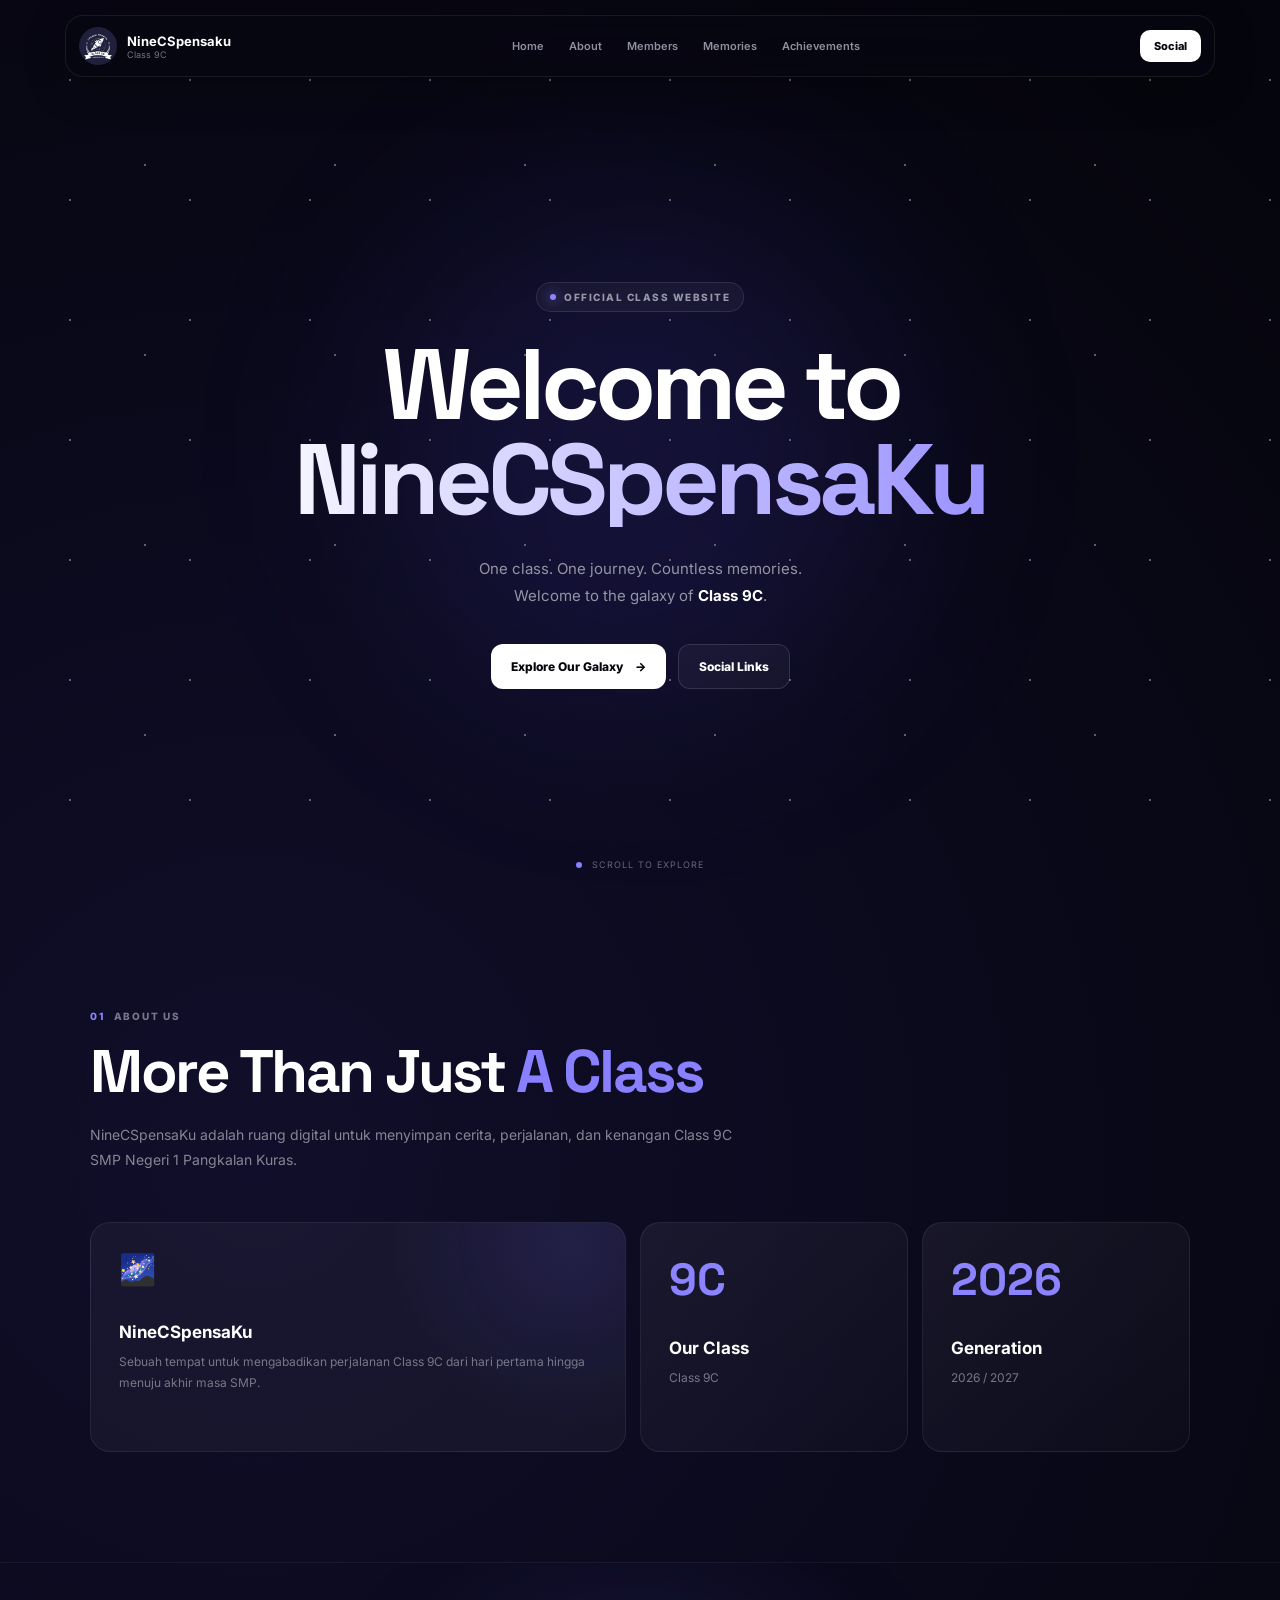
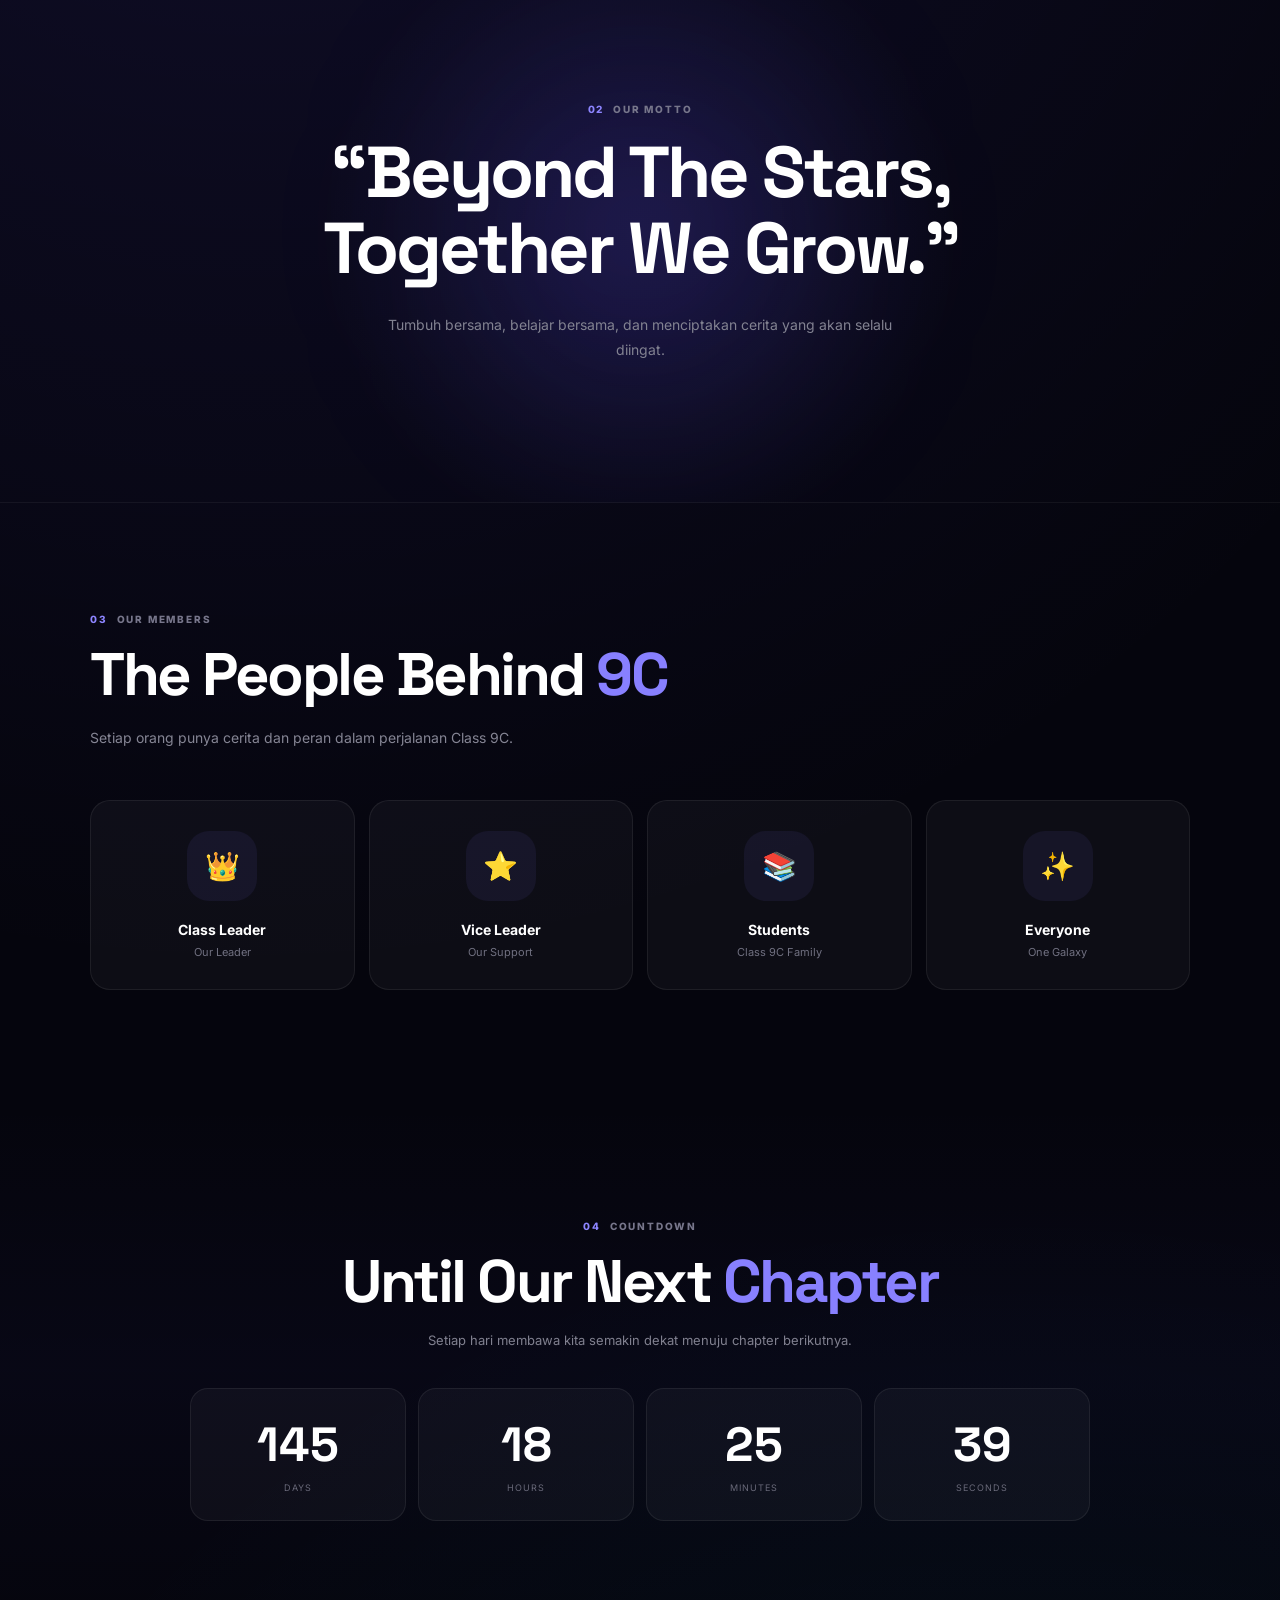
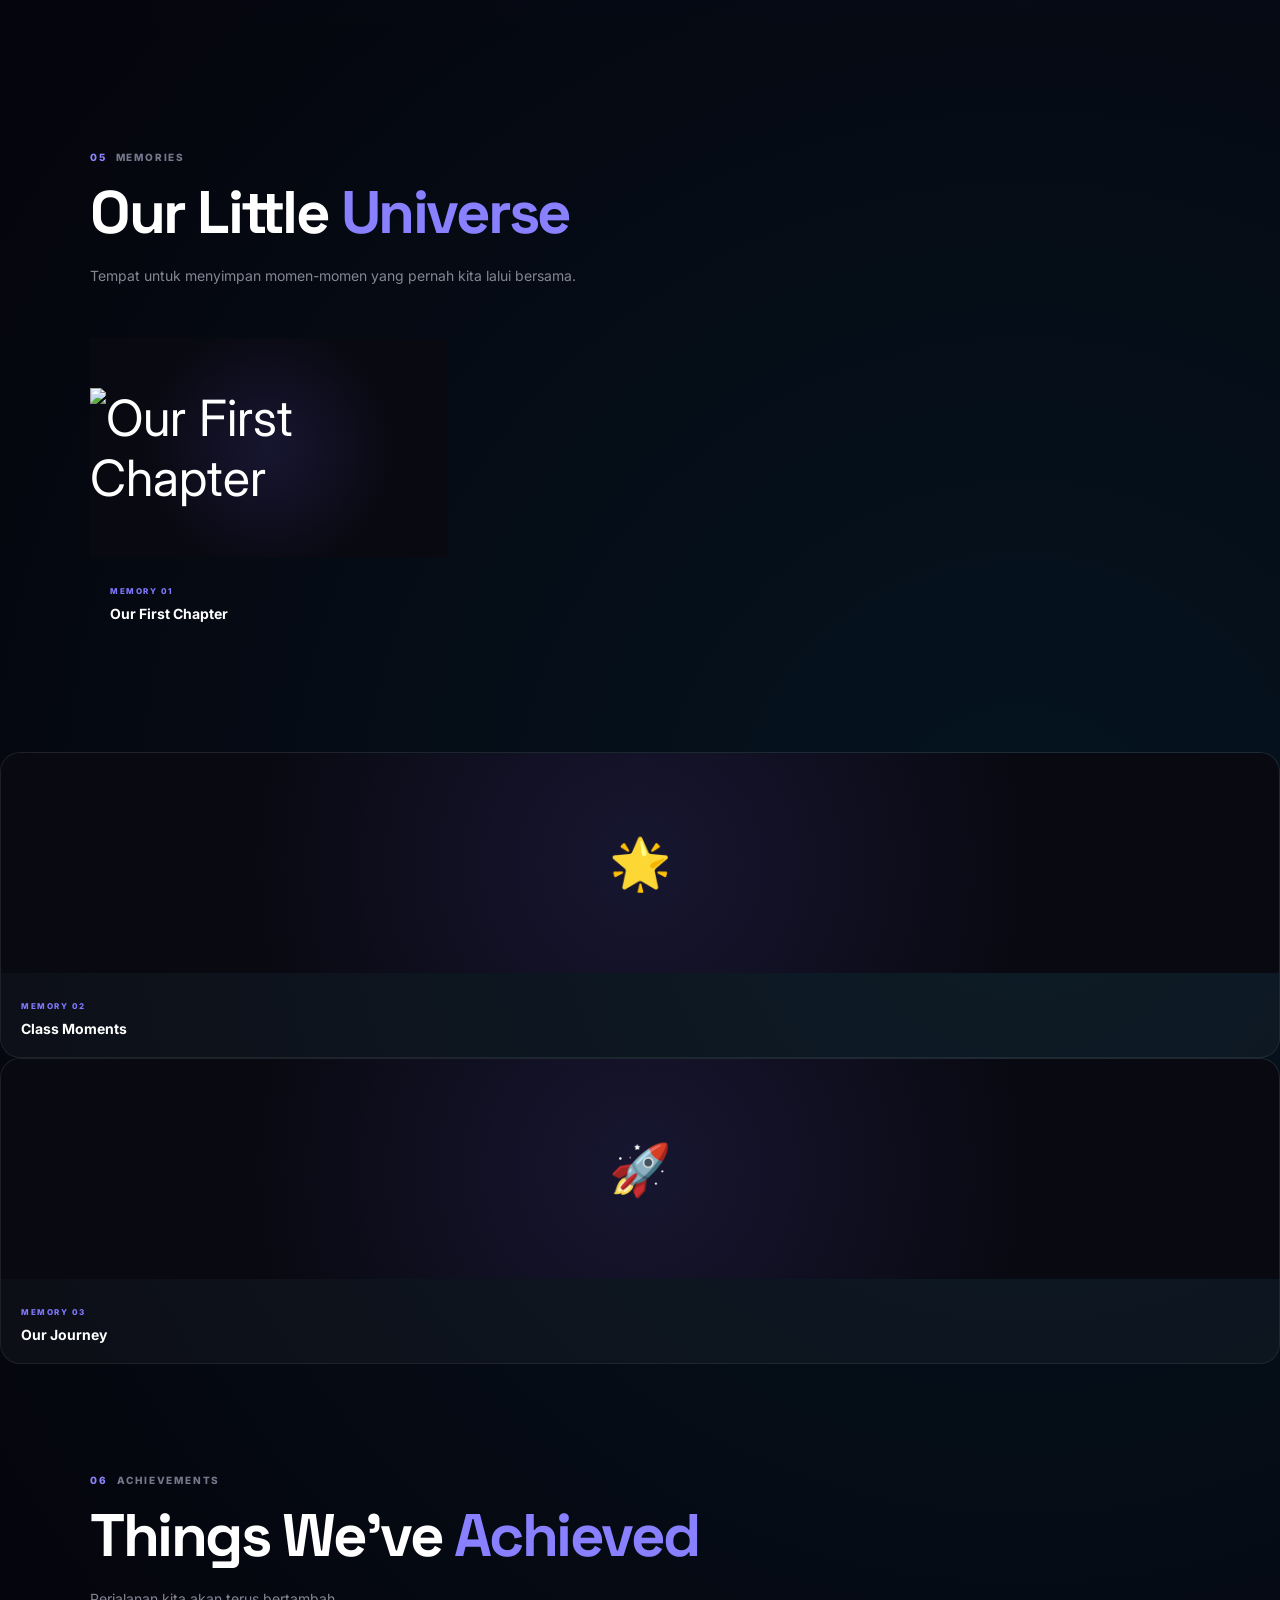
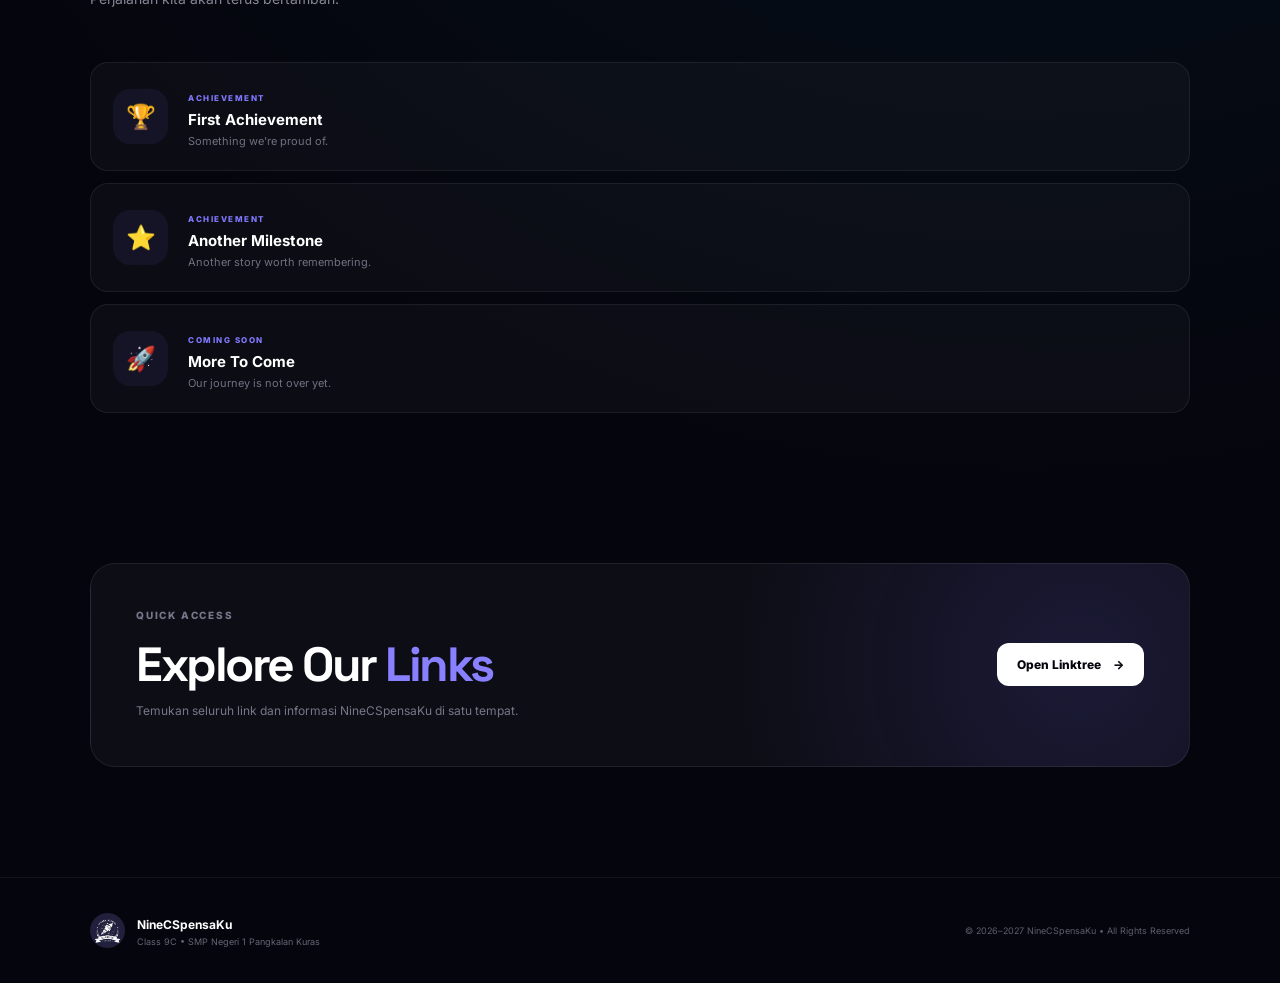
==== index.html @ 92689e0c "update index.html" ====
<!DOCTYPE html>
<html lang="id">
<head>
  <meta charset="UTF-8">
  <meta name="viewport" content="width=device-width, initial-scale=1.0">

  <title>NineCSpensaKu</title>
  <meta name="description" content="Official Website of Class 9C">

  <link rel="icon" href="assets/images/logo.png">
  <link rel="stylesheet" href="css/style.css">

  <!-- Google Font -->
  <link rel="preconnect" href="https://fonts.googleapis.com">
  <link rel="preconnect" href="https://fonts.gstatic.com" crossorigin>
  <link href="https://fonts.googleapis.com/css2?family=Inter:wght@400;500;600;700;800&family=Space+Grotesk:wght@400;500;600;700&display=swap" rel="stylesheet">
</head>

<body>

  <!-- =====================================================
       LOADING
  ====================================================== -->

  <div id="loading">
    <div class="loader">
      <span></span>
      <span></span>
      <span></span>
    </div>
  </div>


  <!-- =====================================================
       MAINTENANCE SCREEN
  ====================================================== -->

  <section id="maintenance-screen" class="maintenance-screen">

    <div class="maintenance-stars"></div>

    <div class="maintenance-card">

      <div class="maintenance-icon">
        🛠️
      </div>

      <div class="maintenance-badge">
        <span></span>
        WEBSITE UPDATE
      </div>

      <h1 id="maintenance-title">
        NineCSpensaKu sedang diperbarui
      </h1>

      <p id="maintenance-message">
        Kami sedang menyiapkan sesuatu yang baru untuk galaxy 9C ✨
      </p>

      <div class="maintenance-divider"></div>

      <div class="maintenance-estimated">
        <span>✦</span>
        <span id="maintenance-estimated">
          Please come back soon.
        </span>
        <span>✦</span>
      </div>

      <div class="maintenance-orbit">
        <div class="orbit-ring"></div>
        <div class="orbit-dot"></div>
      </div>

    </div>

  </section>


  <!-- =====================================================
       MAIN WEBSITE
  ====================================================== -->

  <div id="app">

    <!-- NAVBAR -->

    <header class="navbar">

      <a href="#" class="brand">
        <img src="assets/images/logo.png" alt="NineCSpensaKu Logo">
        <div>
          <strong id="school-name">NineCSpensaKu</strong>
          <small>Class 9C</small>
        </div>
      </a>

      <nav class="nav-links">
        <a href="#home">Home</a>
        <a href="#about">About</a>
        <a href="#members">Members</a>
        <a href="#memories">Memories</a>
        <a href="#achievements">Achievements</a>
      </nav>

      <a
        href="https://linktr.ee/ninecspensaa"
        target="_blank"
        rel="noopener"
        class="nav-button"
      >
        Social
      </a>

    </header>


    <!-- =====================================================
         HERO
    ====================================================== -->

    <main>

      <section id="home" class="hero">

        <div class="stars"></div>
        <div class="hero-glow"></div>

        <div class="hero-content">

          <div class="hero-badge">
            <span></span>
            OFFICIAL CLASS WEBSITE
          </div>

          <h1>
            Welcome to
            <strong>NineCSpensaKu</strong>
          </h1>

          <p>
            One class. One journey. Countless memories.
            <br>
            Welcome to the galaxy of <b>Class 9C</b>.
          </p>

          <div class="hero-buttons">

            <a href="#about" class="primary-button">
              Explore Our Galaxy
              <span>→</span>
            </a>

            <a
              href="https://linktr.ee/ninecspensaa"
              target="_blank"
              rel="noopener"
              class="secondary-button"
            >
              Social Links
            </a>

          </div>

        </div>

        <div class="scroll-indicator">
          <span></span>
          Scroll to explore
        </div>

      </section>


      <!-- =====================================================
           ABOUT
      ====================================================== -->

      <section id="about" class="section">

        <div class="section-heading">

          <div class="section-label">
            <span>01</span>
            ABOUT US
          </div>

          <h2>
            More Than Just
            <span>A Class</span>
          </h2>

          <p>
            NineCSpensaKu adalah ruang digital untuk menyimpan
            cerita, perjalanan, dan kenangan Class 9C
            SMP Negeri 1 Pangkalan Kuras.
          </p>

        </div>

        <div class="about-grid">

          <div class="info-card large">

            <div class="card-icon">🌌</div>

            <h3>NineCSpensaKu</h3>

            <p>
              Sebuah tempat untuk mengabadikan perjalanan
              Class 9C dari hari pertama hingga menuju
              akhir masa SMP.
            </p>

          </div>

          <div class="info-card">

            <div class="card-number">9C</div>

            <h3>Our Class</h3>

            <p>
              Class 9C
            </p>

          </div>

          <div class="info-card">

            <div class="card-number">2026</div>

            <h3>Generation</h3>

            <p>
              2026 / 2027
            </p>

          </div>

        </div>

      </section>


      <!-- =====================================================
           MOTTO
      ====================================================== -->

      <section class="motto-section">

        <div class="motto-glow"></div>

        <div class="motto-content">

          <div class="section-label">
            <span>02</span>
            OUR MOTTO
          </div>

          <h2>
            “Beyond The Stars,
            <br>
            Together We Grow.”
          </h2>

          <p>
            Tumbuh bersama, belajar bersama,
            dan menciptakan cerita yang akan selalu diingat.
          </p>

        </div>

      </section>


      <!-- =====================================================
           MEMBERS
      ====================================================== -->

      <section id="members" class="section">

        <div class="section-heading">

          <div class="section-label">
            <span>03</span>
            OUR MEMBERS
          </div>

          <h2>
            The People Behind
            <span>9C</span>
          </h2>

          <p>
            Setiap orang punya cerita dan peran
            dalam perjalanan Class 9C.
          </p>

        </div>

        <div class="members-grid">

          <div class="member-card">
            <div class="member-avatar">👑</div>
            <h3>Class Leader</h3>
            <p>Our Leader</p>
          </div>

          <div class="member-card">
            <div class="member-avatar">⭐</div>
            <h3>Vice Leader</h3>
            <p>Our Support</p>
          </div>

          <div class="member-card">
            <div class="member-avatar">📚</div>
            <h3>Students</h3>
            <p>Class 9C Family</p>
          </div>

          <div class="member-card">
            <div class="member-avatar">✨</div>
            <h3>Everyone</h3>
            <p>One Galaxy</p>
          </div>

        </div>

      </section>


      <!-- =====================================================
           COUNTDOWN
      ====================================================== -->

      <section class="countdown-section">

        <div class="countdown-container">

          <div class="section-label">
            <span>04</span>
            COUNTDOWN
          </div>

          <h2>
            Until Our Next
            <span>Chapter</span>
          </h2>

          <p>
            Setiap hari membawa kita semakin dekat
            menuju chapter berikutnya.
          </p>

          <div class="countdown-grid">

            <div class="countdown-box">
              <strong id="days">--</strong>
              <span>Days</span>
            </div>

            <div class="countdown-box">
              <strong id="hours">--</strong>
              <span>Hours</span>
            </div>

            <div class="countdown-box">
              <strong id="minutes">--</strong>
              <span>Minutes</span>
            </div>

            <div class="countdown-box">
              <strong id="seconds">--</strong>
              <span>Seconds</span>
            </div>

          </div>

        </div>

      </section>


      <!-- =====================================================
           MEMORIES
      ====================================================== -->

      <section id="memories" class="section">

        <div class="section-heading">

          <div class="section-label">
            <span>05</span>
            MEMORIES
          </div>

          <h2>
            Our Little
            <span>Universe</span>
          </h2>

          <p>
            Tempat untuk menyimpan momen-momen
            yang pernah kita lalui bersama.
          </p>

        </div>

        <div class="memories-grid">

          <div class="memory-placeholder">
    <img src="assets/images/foto1.jpg" alt="Our First Chapter">
          </div>
          
            </div>
            <div class="memory-info">
              <span>MEMORY 01</span>
              <h3>Our First Chapter</h3>
            </div>
          </div>

          <div class="memory-card">
            <div class="memory-placeholder">
              🌟
            </div>
            <div class="memory-info">
              <span>MEMORY 02</span>
              <h3>Class Moments</h3>
            </div>
          </div>

          <div class="memory-card">
            <div class="memory-placeholder">
              🚀
            </div>
            <div class="memory-info">
              <span>MEMORY 03</span>
              <h3>Our Journey</h3>
            </div>
          </div>

        </div>

      </section>


      <!-- =====================================================
           ACHIEVEMENTS
      ====================================================== -->

      <section id="achievements" class="section">

        <div class="section-heading">

          <div class="section-label">
            <span>06</span>
            ACHIEVEMENTS
          </div>

          <h2>
            Things We've
            <span>Achieved</span>
          </h2>

          <p>
            Perjalanan kita akan terus bertambah.
          </p>

        </div>

        <div class="achievement-list">

          <div class="achievement">
            <div class="achievement-icon">🏆</div>
            <div>
              <span>ACHIEVEMENT</span>
              <h3>First Achievement</h3>
              <p>Something we're proud of.</p>
            </div>
          </div>

          <div class="achievement">
            <div class="achievement-icon">⭐</div>
            <div>
              <span>ACHIEVEMENT</span>
              <h3>Another Milestone</h3>
              <p>Another story worth remembering.</p>
            </div>
          </div>

          <div class="achievement">
            <div class="achievement-icon">🚀</div>
            <div>
              <span>COMING SOON</span>
              <h3>More To Come</h3>
              <p>Our journey is not over yet.</p>
            </div>
          </div>

        </div>

      </section>


      <!-- =====================================================
           QUICK ACCESS
      ====================================================== -->

      <section class="quick-section">

        <div class="quick-card">

          <div>

            <div class="section-label">
              QUICK ACCESS
            </div>

            <h2>
              Explore Our
              <span>Links</span>
            </h2>

            <p>
              Temukan seluruh link dan informasi
              NineCSpensaKu di satu tempat.
            </p>

          </div>

          <a
            href="https://linktr.ee/ninecspensaa"
            target="_blank"
            rel="noopener"
            class="primary-button"
          >
            Open Linktree
            <span>→</span>
          </a>

        </div>

      </section>

    </main>


    <!-- =====================================================
         FOOTER
    ====================================================== -->

    <footer>

      <div class="footer-content">

        <div class="footer-brand">

          <img
            src="assets/images/logo.png"
            alt="NineCSpensaKu"
          >

          <div>
            <strong>NineCSpensaKu</strong>
            <p>Class 9C • SMP Negeri 1 Pangkalan Kuras</p>
          </div>

        </div>

        <p class="copyright">
          © 2026–2027 NineCSpensaKu • All Rights Reserved
        </p>

      </div>

    </footer>

  </div>


  <!-- =====================================================
       JAVASCRIPT
  ====================================================== -->

  <script src="js/main.js"></script>

</body>
</html>
---- css/style.css ----
/* =========================================================
   RESET
========================================================= */

* {
  margin: 0;
  padding: 0;
  box-sizing: border-box;
}

html {
  scroll-behavior: smooth;
}

body {
  font-family: "Inter", sans-serif;
  background:
    radial-gradient(circle at 20% 20%, rgba(100, 80, 255, 0.12), transparent 30%),
    radial-gradient(circle at 80% 70%, rgba(0, 200, 255, 0.08), transparent 30%),
    #05050d;
  color: #fff;
  overflow-x: hidden;
}

a {
  color: inherit;
  text-decoration: none;
}

button,
a {
  -webkit-tap-highlight-color: transparent;
}


/* =========================================================
   LOADING
========================================================= */

#loading {
  position: fixed;
  inset: 0;
  z-index: 99999;

  display: flex;
  align-items: center;
  justify-content: center;

  background: #05050d;

  transition:
    opacity 0.4s ease,
    visibility 0.4s ease;
}

.loader {
  display: flex;
  gap: 7px;
}

.loader span {
  width: 7px;
  height: 7px;
  border-radius: 50%;
  background: #fff;
  animation: loader 1s infinite ease-in-out;
}

.loader span:nth-child(2) {
  animation-delay: 0.15s;
}

.loader span:nth-child(3) {
  animation-delay: 0.3s;
}

@keyframes loader {
  0%,
  100% {
    opacity: 0.25;
    transform: translateY(0);
  }

  50% {
    opacity: 1;
    transform: translateY(-5px);
  }
}


/* =========================================================
   MAINTENANCE
========================================================= */

.maintenance-screen {
  position: fixed;
  inset: 0;

  z-index: 9000;

  display: none;
  align-items: center;
  justify-content: center;

  padding: 24px;

  overflow: hidden;

  background:
    radial-gradient(
      circle at 50% 40%,
      rgba(95, 76, 255, 0.16),
      transparent 30%
    ),
    radial-gradient(
      circle at 20% 80%,
      rgba(0, 180, 255, 0.08),
      transparent 25%
    ),
    #05050d;
}

.maintenance-screen.active {
  display: flex;
}

.maintenance-stars {
  position: absolute;
  inset: 0;

  opacity: 0.45;

  background-image:
    radial-gradient(circle, #fff 1px, transparent 1px),
    radial-gradient(circle, #fff 1px, transparent 1px);

  background-size:
    90px 90px,
    150px 150px;

  background-position:
    20px 30px,
    70px 90px;

  animation: starMove 30s linear infinite;
}

@keyframes starMove {
  from {
    transform: translateY(0);
  }

  to {
    transform: translateY(-150px);
  }
}

.maintenance-card {
  position: relative;
  z-index: 2;

  width: min(620px, 100%);

  padding: 50px 35px;

  text-align: center;

  border: 1px solid rgba(255, 255, 255, 0.1);
  border-radius: 30px;

  background:
    linear-gradient(
      145deg,
      rgba(255, 255, 255, 0.08),
      rgba(255, 255, 255, 0.025)
    );

  backdrop-filter: blur(25px);

  box-shadow:
    0 30px 100px rgba(0, 0, 0, 0.5),
    inset 0 1px 0 rgba(255, 255, 255, 0.08);

  animation: maintenanceIn 0.8s ease;
}

@keyframes maintenanceIn {
  from {
    opacity: 0;
    transform: translateY(25px) scale(0.97);
  }

  to {
    opacity: 1;
    transform: translateY(0) scale(1);
  }
}

.maintenance-icon {
  width: 78px;
  height: 78px;

  display: flex;
  align-items: center;
  justify-content: center;

  margin: 0 auto 24px;

  border-radius: 24px;

  font-size: 35px;

  background: rgba(255, 255, 255, 0.07);
  border: 1px solid rgba(255, 255, 255, 0.1);

  box-shadow:
    0 0 40px rgba(120, 100, 255, 0.15);
}

.maintenance-badge {
  display: inline-flex;
  align-items: center;
  gap: 9px;

  padding: 8px 13px;

  margin-bottom: 22px;

  border-radius: 999px;

  font-size: 10px;
  font-weight: 800;
  letter-spacing: 1.5px;

  color: #aaa9ff;

  background: rgba(120, 110, 255, 0.08);
  border: 1px solid rgba(120, 110, 255, 0.15);
}

.maintenance-badge span {
  width: 6px;
  height: 6px;

  border-radius: 50%;

  background: #8178ff;

  box-shadow: 0 0 12px #8178ff;
}

.maintenance-card h1 {
  max-width: 500px;

  margin: 0 auto 15px;

  font-family: "Space Grotesk", sans-serif;

  font-size: clamp(30px, 6vw, 52px);
  line-height: 1.05;

  letter-spacing: -1.5px;
}

.maintenance-card > p {
  max-width: 480px;

  margin: auto;

  color: #a5a5b4;

  font-size: 15px;
  line-height: 1.7;
}

.maintenance-divider {
  width: 80px;
  height: 1px;

  margin: 30px auto;

  background: linear-gradient(
    90deg,
    transparent,
    rgba(255, 255, 255, 0.4),
    transparent
  );
}

.maintenance-estimated {
  display: flex;
  justify-content: center;
  align-items: center;
  gap: 12px;

  color: #777789;

  font-size: 12px;
}

.maintenance-estimated span:first-child,
.maintenance-estimated span:last-child {
  color: #8a82ff;
}

.maintenance-orbit {
  position: relative;

  width: 100px;
  height: 100px;

  margin: 30px auto 0;
}

.orbit-ring {
  position: absolute;
  inset: 5px;

  border: 1px solid rgba(255, 255, 255, 0.1);
  border-radius: 50%;

  animation: orbitRotate 5s linear infinite;
}

.orbit-dot {
  position: absolute;

  top: 0;
  left: 50%;

  width: 8px;
  height: 8px;

  margin-left: -4px;

  border-radius: 50%;

  background: #938bff;

  box-shadow: 0 0 20px #938bff;

  animation: orbitRotate 5s linear infinite;
}

@keyframes orbitRotate {
  to {
    transform: rotate(360deg);
  }
}


/* =========================================================
   NAVBAR
========================================================= */

.navbar {
  position: fixed;

  top: 15px;
  left: 50%;

  z-index: 1000;

  width: min(1150px, calc(100% - 30px));

  transform: translateX(-50%);

  display: flex;
  align-items: center;
  justify-content: space-between;

  padding: 11px 13px;

  border: 1px solid rgba(255, 255, 255, 0.08);
  border-radius: 18px;

  background: rgba(7, 7, 17, 0.65);

  backdrop-filter: blur(20px);

  box-shadow:
    0 10px 40px rgba(0, 0, 0, 0.25);
}

.brand {
  display: flex;
  align-items: center;
  gap: 10px;
}

.brand img {
  width: 38px;
  height: 38px;

  border-radius: 12px;

  object-fit: cover;
}

.brand div {
  display: flex;
  flex-direction: column;
}

.brand strong {
  font-size: 13px;
}

.brand small {
  color: #737383;
  font-size: 9px;
}

.nav-links {
  display: flex;
  align-items: center;
  gap: 25px;
}

.nav-links a {
  color: #8f8f9e;

  font-size: 11px;
  font-weight: 600;

  transition: 0.25s;
}

.nav-links a:hover {
  color: #fff;
}

.nav-button {
  padding: 9px 14px;

  border-radius: 10px;

  background: #fff;
  color: #05050d;

  font-size: 11px;
  font-weight: 800;

  transition: 0.25s;
}

.nav-button:hover {
  transform: translateY(-2px);
}


/* =========================================================
   HERO
========================================================= */

.hero {
  position: relative;

  min-height: 100vh;

  display: flex;
  align-items: center;
  justify-content: center;

  overflow: hidden;

  text-align: center;
}

.stars {
  position: absolute;
  inset: 0;

  opacity: 0.35;

  background-image:
    radial-gradient(circle, white 1px, transparent 1px),
    radial-gradient(circle, white 1px, transparent 1px);

  background-size:
    120px 120px,
    190px 190px;

  background-position:
    10px 20px,
    50px 70px;
}

.hero-glow {
  position: absolute;

  width: 500px;
  height: 500px;

  border-radius: 50%;

  background: rgba(93, 80, 255, 0.13);

  filter: blur(100px);
}

.hero-content {
  position: relative;
  z-index: 2;

  width: min(850px, 90%);

  padding-top: 70px;
}

.hero-badge {
  display: inline-flex;
  align-items: center;
  gap: 8px;

  margin-bottom: 25px;
  padding: 8px 13px;

  border: 1px solid rgba(255, 255, 255, 0.1);
  border-radius: 999px;

  background: rgba(255, 255, 255, 0.04);

  color: #9897a9;

  font-size: 10px;
  font-weight: 800;
  letter-spacing: 1.5px;
}

.hero-badge span {
  width: 6px;
  height: 6px;

  border-radius: 50%;

  background: #8d84ff;
  box-shadow: 0 0 12px #8d84ff;
}

.hero h1 {
  font-family: "Space Grotesk", sans-serif;

  font-size: clamp(50px, 9vw, 100px);

  line-height: 0.95;

  letter-spacing: -5px;
}

.hero h1 strong {
  display: block;

  background: linear-gradient(
    90deg,
    #fff,
    #9188ff,
    #fff
  );

  background-size: 200%;

  -webkit-background-clip: text;
  background-clip: text;

  color: transparent;

  animation: gradientMove 5s linear infinite;
}

@keyframes gradientMove {
  to {
    background-position: 200%;
  }
}

.hero p {
  margin: 28px auto 35px;

  max-width: 620px;

  color: #9494a4;

  font-size: 15px;
  line-height: 1.8;
}

.hero p b {
  color: #fff;
}

.hero-buttons {
  display: flex;
  justify-content: center;
  gap: 12px;
  flex-wrap: wrap;
}

.primary-button,
.secondary-button {
  display: inline-flex;
  align-items: center;
  gap: 12px;

  padding: 14px 20px;

  border-radius: 12px;

  font-size: 12px;
  font-weight: 800;

  transition: 0.25s;
}

.primary-button {
  color: #05050d;
  background: #fff;
}

.primary-button:hover {
  transform: translateY(-3px);
  box-shadow: 0 15px 35px rgba(255, 255, 255, 0.12);
}

.secondary-button {
  color: #fff;

  border: 1px solid rgba(255, 255, 255, 0.12);

  background: rgba(255, 255, 255, 0.04);
}

.secondary-button:hover {
  background: rgba(255, 255, 255, 0.08);
}

.scroll-indicator {
  position: absolute;

  bottom: 30px;
  left: 50%;

  transform: translateX(-50%);

  display: flex;
  align-items: center;
  gap: 10px;

  color: #666675;

  font-size: 9px;
  letter-spacing: 1px;
  text-transform: uppercase;
}

.scroll-indicator span {
  width: 6px;
  height: 6px;

  border-radius: 50%;

  background: #8880ff;

  animation: pulse 1.5s infinite;
}

@keyframes pulse {
  50% {
    opacity: 0.3;
    transform: scale(1.5);
  }
}


/* =========================================================
   SECTIONS
========================================================= */

.section {
  width: min(1100px, calc(100% - 35px));

  margin: auto;

  padding: 110px 0;
}

.section-heading {
  max-width: 650px;

  margin-bottom: 50px;
}

.section-label {
  display: flex;
  align-items: center;
  gap: 9px;

  margin-bottom: 20px;

  color: #77768b;

  font-size: 10px;
  font-weight: 800;
  letter-spacing: 1.8px;
}

.section-label span {
  color: #8d85ff;
}

.section-heading h2,
.countdown-container h2,
.quick-card h2 {
  font-family: "Space Grotesk", sans-serif;

  font-size: clamp(35px, 6vw, 60px);

  line-height: 1;

  letter-spacing: -2.5px;
}

.section-heading h2 span,
.countdown-container h2 span,
.quick-card h2 span {
  color: #8880ff;
}

.section-heading p {
  margin-top: 20px;

  color: #858594;

  font-size: 14px;
  line-height: 1.8;
}


/* =========================================================
   ABOUT
========================================================= */

.about-grid {
  display: grid;

  grid-template-columns: 2fr 1fr 1fr;

  gap: 14px;
}

.info-card {
  min-height: 230px;

  padding: 28px;

  border: 1px solid rgba(255, 255, 255, 0.07);
  border-radius: 20px;

  background:
    linear-gradient(
      145deg,
      rgba(255, 255, 255, 0.055),
      rgba(255, 255, 255, 0.018)
    );

  transition: 0.3s;
}

.info-card:hover {
  transform: translateY(-5px);

  border-color: rgba(140, 130, 255, 0.25);
}

.info-card.large {
  background:
    radial-gradient(
      circle at 90% 10%,
      rgba(112, 101, 255, 0.13),
      transparent 35%
    ),
    rgba(255, 255, 255, 0.04);
}

.card-icon {
  font-size: 30px;

  margin-bottom: 35px;
}

.info-card h3 {
  font-size: 17px;
  margin-bottom: 10px;
}

.info-card p {
  color: #777787;

  font-size: 12px;
  line-height: 1.7;
}

.card-number {
  margin-bottom: 30px;

  font-family: "Space Grotesk", sans-serif;

  font-size: 45px;
  font-weight: 700;

  color: #8b83ff;
}


/* =========================================================
   MOTTO
========================================================= */

.motto-section {
  position: relative;

  padding: 140px 20px;

  overflow: hidden;

  text-align: center;

  border-top: 1px solid rgba(255, 255, 255, 0.05);
  border-bottom: 1px solid rgba(255, 255, 255, 0.05);

  background:
    radial-gradient(
      circle,
      rgba(110, 95, 255, 0.12),
      transparent 45%
    );
}

.motto-content {
  position: relative;
  z-index: 2;

  max-width: 850px;

  margin: auto;
}

.motto-content .section-label {
  justify-content: center;
}

.motto-content h2 {
  font-family: "Space Grotesk", sans-serif;

  font-size: clamp(36px, 7vw, 72px);

  line-height: 1.05;

  letter-spacing: -3px;
}

.motto-content p {
  max-width: 550px;

  margin: 25px auto 0;

  color: #828291;

  font-size: 14px;
  line-height: 1.8;
}

.motto-glow {
  position: absolute;

  left: 50%;
  top: 50%;

  width: 350px;
  height: 350px;

  transform: translate(-50%, -50%);

  border-radius: 50%;

  background: rgba(91, 76, 255, 0.12);

  filter: blur(100px);
}


/* =========================================================
   MEMBERS
========================================================= */

.members-grid {
  display: grid;

  grid-template-columns: repeat(4, 1fr);

  gap: 14px;
}

.member-card {
  padding: 30px 20px;

  text-align: center;

  border: 1px solid rgba(255, 255, 255, 0.07);
  border-radius: 20px;

  background: rgba(255, 255, 255, 0.035);

  transition: 0.3s;
}

.member-card:hover {
  transform: translateY(-5px);

  background: rgba(255, 255, 255, 0.06);
}

.member-avatar {
  width: 70px;
  height: 70px;

  display: flex;
  align-items: center;
  justify-content: center;

  margin: 0 auto 20px;

  border-radius: 22px;

  font-size: 28px;

  background: rgba(130, 120, 255, 0.08);
}

.member-card h3 {
  font-size: 14px;
}

.member-card p {
  margin-top: 7px;

  color: #707080;

  font-size: 11px;
}


/* =========================================================
   COUNTDOWN
========================================================= */

.countdown-section {
  padding: 120px 20px;

  text-align: center;

  background:
    linear-gradient(
      180deg,
      transparent,
      rgba(90, 80, 255, 0.035),
      transparent
    );
}

.countdown-container {
  width: min(900px, 100%);
  margin: auto;
}

.countdown-container .section-label {
  justify-content: center;
}

.countdown-container > p {
  margin: 20px auto 40px;

  color: #80808f;

  font-size: 13px;
}

.countdown-grid {
  display: grid;

  grid-template-columns: repeat(4, 1fr);

  gap: 12px;
}

.countdown-box {
  padding: 25px 15px;

  border: 1px solid rgba(255, 255, 255, 0.07);
  border-radius: 18px;

  background: rgba(255, 255, 255, 0.035);
}

.countdown-box strong {
  display: block;

  font-family: "Space Grotesk", sans-serif;

  font-size: clamp(30px, 5vw, 48px);
}

.countdown-box span {
  color: #696979;

  font-size: 9px;
  letter-spacing: 1px;
  text-transform: uppercase;
}


/* =========================================================
   MEMORIES
========================================================= */

.memories-grid {
  display: grid;

  grid-template-columns: repeat(3, 1fr);

  gap: 15px;
}

.memory-card {
  overflow: hidden;

  border: 1px solid rgba(255, 255, 255, 0.07);
  border-radius: 20px;

  background: rgba(255, 255, 255, 0.035);

  transition: 0.3s;
}

.memory-card:hover {
  transform: translateY(-5px);
}

.memory-placeholder {
  height: 220px;

  display: flex;
  align-items: center;
  justify-content: center;

  font-size: 50px;

  background:
    radial-gradient(
      circle at center,
      rgba(120, 110, 255, 0.13),
      transparent 60%
    ),
    #090912;
}

.memory-info {
  padding: 20px;
}

.memory-info span {
  color: #8179ff;

  font-size: 8px;
  font-weight: 800;
  letter-spacing: 1.5px;
}

.memory-info h3 {
  margin-top: 7px;

  font-size: 14px;
}


/* =========================================================
   ACHIEVEMENTS
========================================================= */

.achievement-list {
  display: grid;

  gap: 12px;
}

.achievement {
  display: flex;
  align-items: center;
  gap: 20px;

  padding: 22px;

  border: 1px solid rgba(255, 255, 255, 0.07);
  border-radius: 18px;

  background: rgba(255, 255, 255, 0.03);

  transition: 0.3s;
}

.achievement:hover {
  transform: translateX(5px);
}

.achievement-icon {
  width: 55px;
  height: 55px;

  flex-shrink: 0;

  display: flex;
  align-items: center;
  justify-content: center;

  border-radius: 17px;

  background: rgba(130, 120, 255, 0.08);

  font-size: 24px;
}

.achievement span {
  color: #8179ff;

  font-size: 8px;
  font-weight: 800;
  letter-spacing: 1.5px;
}

.achievement h3 {
  margin-top: 5px;

  font-size: 15px;
}

.achievement p {
  margin-top: 5px;

  color: #707080;

  font-size: 11px;
}


/* =========================================================
   QUICK ACCESS
========================================================= */

.quick-section {
  width: min(1100px, calc(100% - 35px));

  margin: 0 auto;

  padding: 40px 0 110px;
}

.quick-card {
  display: flex;
  align-items: center;
  justify-content: space-between;
  gap: 30px;

  padding: 45px;

  border: 1px solid rgba(255, 255, 255, 0.08);
  border-radius: 25px;

  background:
    radial-gradient(
      circle at 90% 50%,
      rgba(110, 100, 255, 0.14),
      transparent 35%
    ),
    rgba(255, 255, 255, 0.035);
}

.quick-card h2 {
  font-size: clamp(30px, 5vw, 48px);
}

.quick-card p {
  max-width: 500px;

  margin-top: 12px;

  color: #777787;

  font-size: 12px;
  line-height: 1.7;
}


/* =========================================================
   FOOTER
========================================================= */

footer {
  border-top: 1px solid rgba(255, 255, 255, 0.06);
}

.footer-content {
  width: min(1100px, calc(100% - 35px));

  margin: auto;

  padding: 35px 0;

  display: flex;
  justify-content: space-between;
  align-items: center;
  gap: 20px;
}

.footer-brand {
  display: flex;
  align-items: center;
  gap: 12px;
}

.footer-brand img {
  width: 35px;
  height: 35px;

  border-radius: 10px;
}

.footer-brand strong {
  font-size: 12px;
}

.footer-brand p {
  margin-top: 3px;

  color: #666675;

  font-size: 9px;
}

.copyright {
  color: #5e5e6c;

  font-size: 9px;
}


/* =========================================================
   MOBILE
========================================================= */

@media (max-width: 800px) {

  .nav-links {
    display: none;
  }

  .navbar {
    top: 10px;
  }

  .hero h1 {
    letter-spacing: -3px;
  }

  .about-grid {
    grid-template-columns: 1fr 1fr;
  }

  .info-card.large {
    grid-column: 1 / -1;
  }

  .members-grid {
    grid-template-columns: 1fr 1fr;
  }

  .memories-grid {
    grid-template-columns: 1fr;
  }

  .quick-card {
    flex-direction: column;
    align-items: flex-start;
  }

  .footer-content {
    flex-direction: column;
    align-items: flex-start;
  }

}


@media (max-width: 500px) {

  .section {
    padding: 80px 0;
  }

  .hero {
    min-height: 100svh;
  }

  .hero-content {
    padding-top: 50px;
  }

  .hero p {
    font-size: 13px;
  }

  .about-grid {
    grid-template-columns: 1fr;
  }

  .info-card.large {
    grid-column: auto;
  }

  .members-grid {
    grid-template-columns: 1fr 1fr;
  }

  .member-card {
    padding: 25px 10px;
  }

  .countdown-grid {
    grid-template-columns: 1fr 1fr;
  }

  .quick-card {
    padding: 30px;
  }

  .maintenance-card {
    padding: 40px 22px;
  }

  .maintenance-card h1 {
    font-size: 34px;
  }

  .maintenance-card > p {
    font-size: 13px;
  }

}
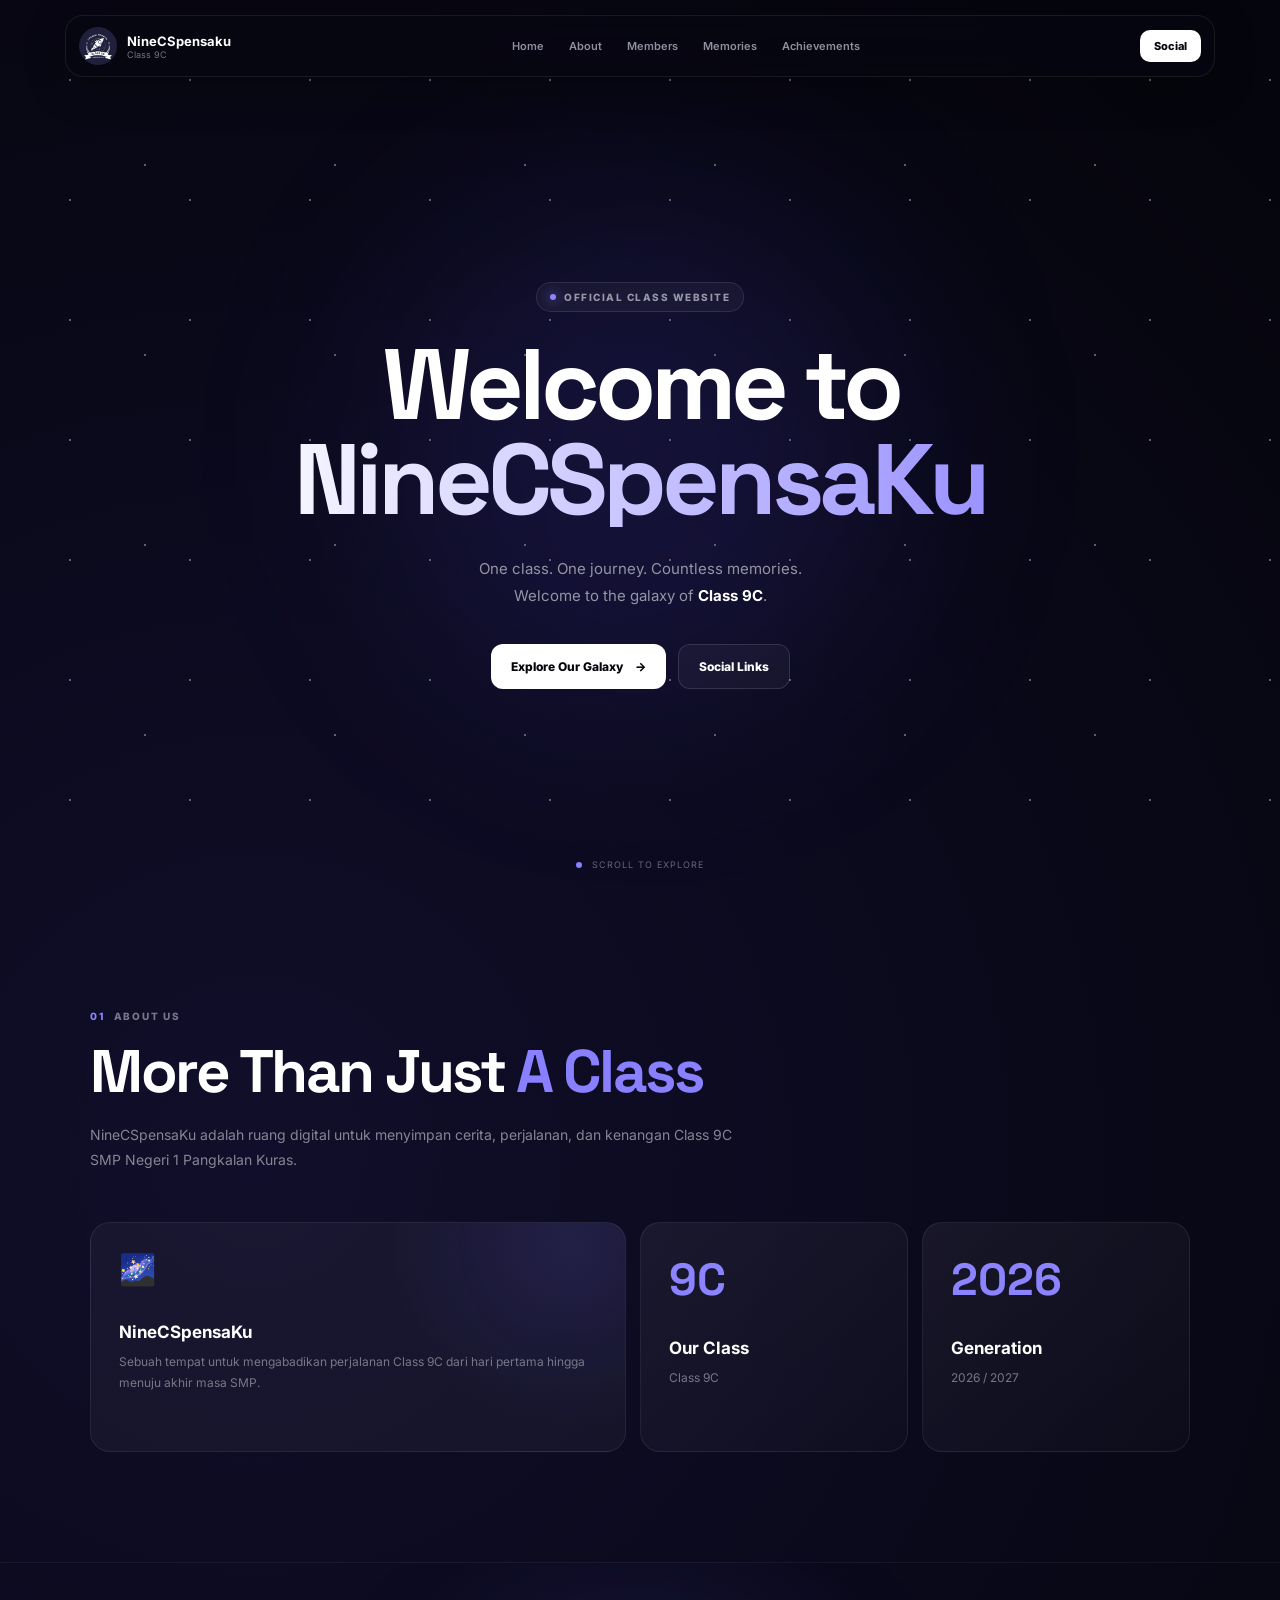
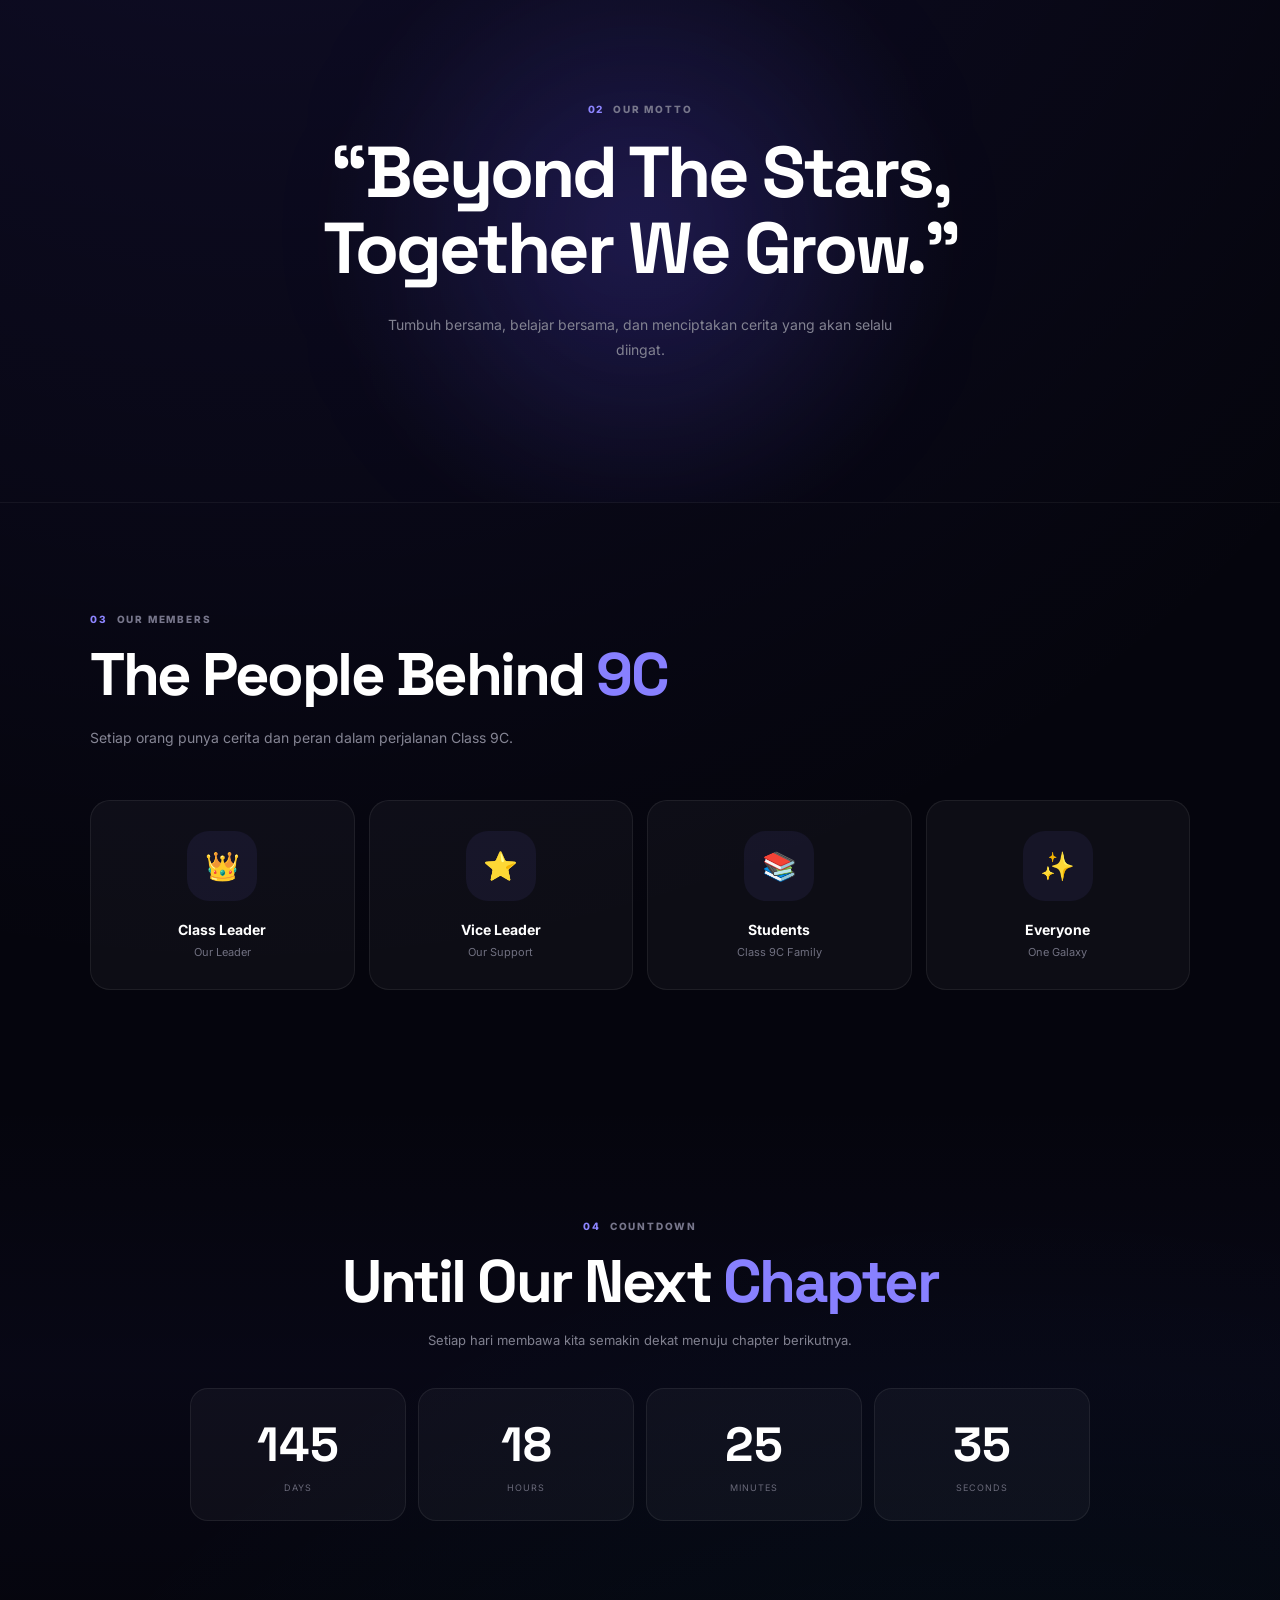
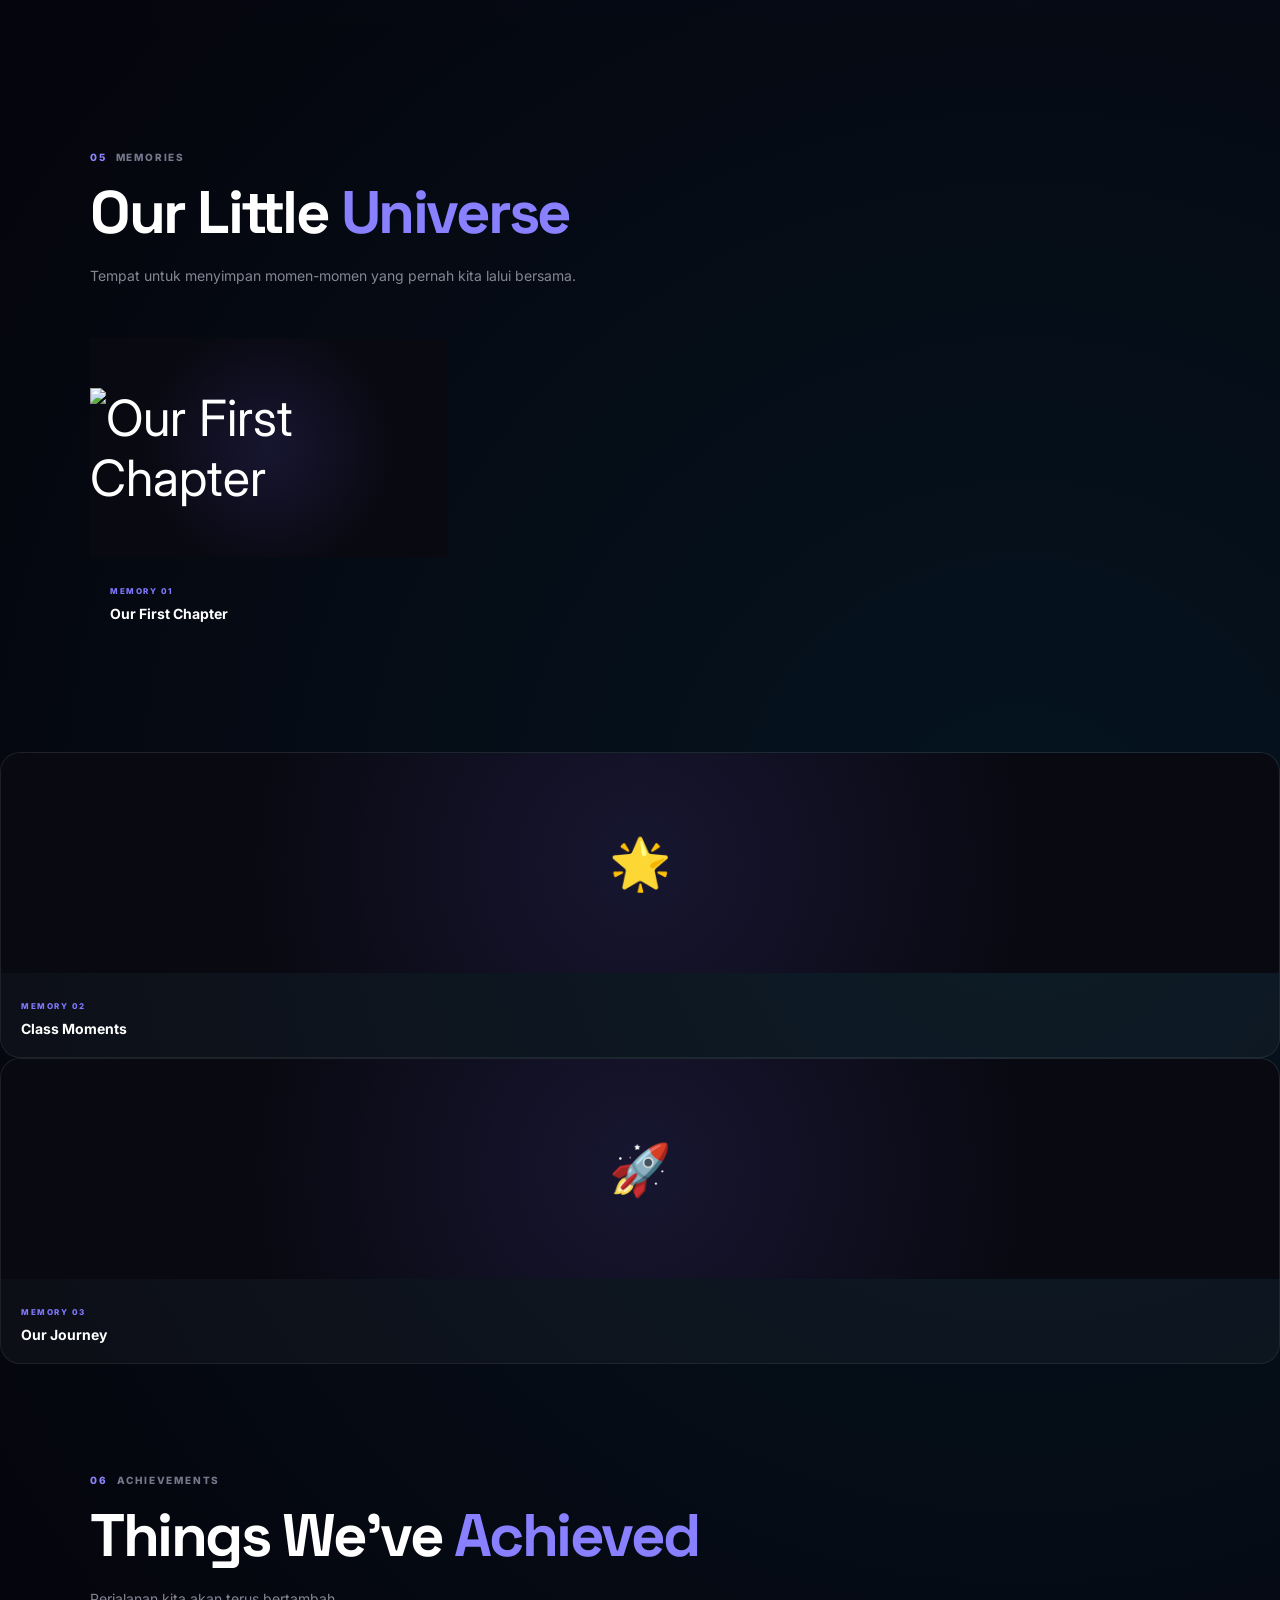
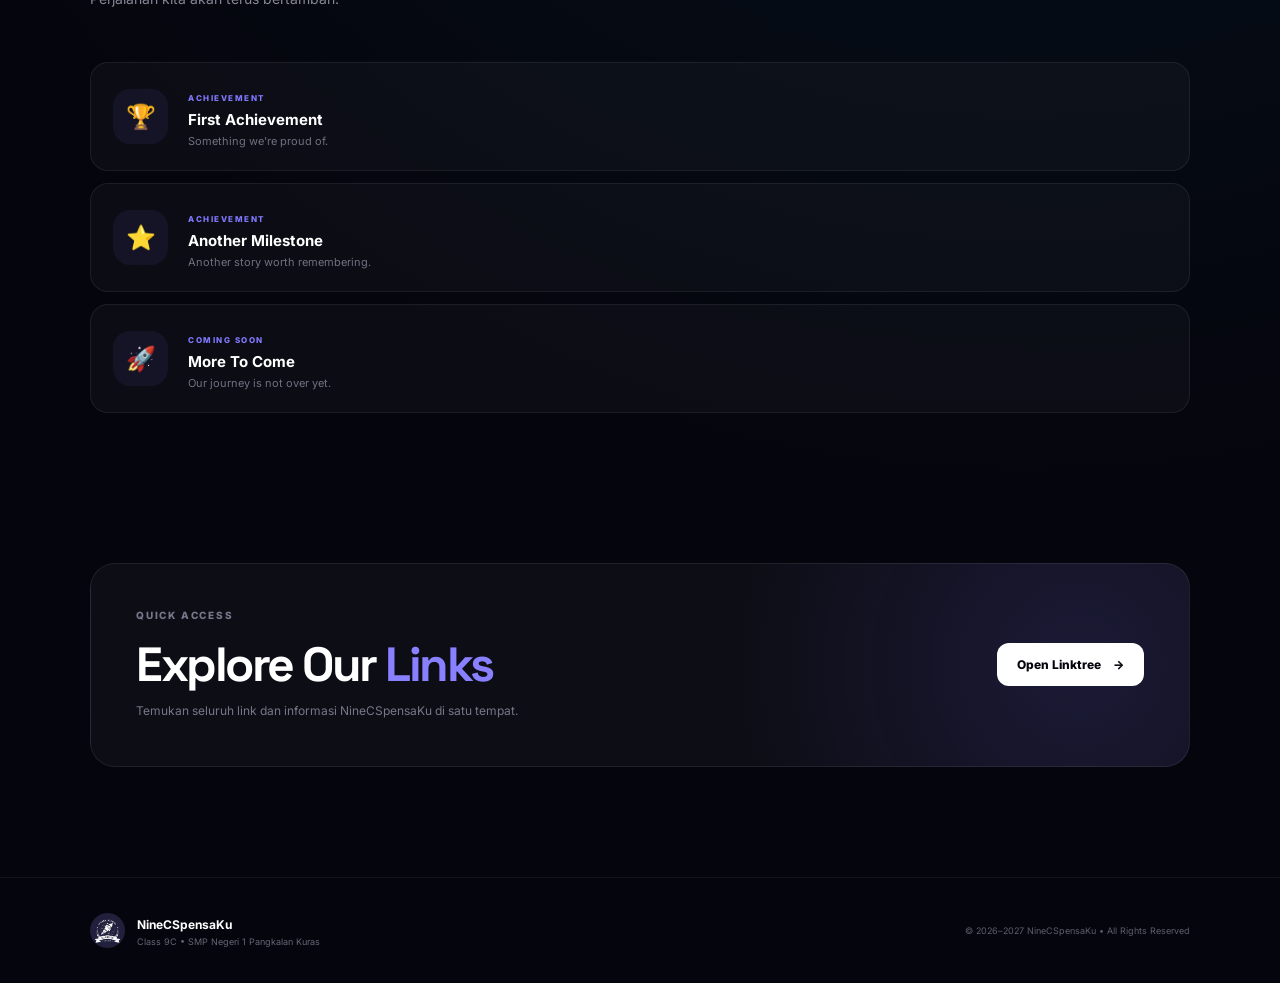
==== commit 288c6c02: "update index.html" ====
--- a/index.html
+++ b/index.html
@@ -411,7 +411,7 @@
         <div class="memories-grid">
 
           <div class="memory-placeholder">
-    <img src="assets/images/foto1.jpg" alt="Our First Chapter">
+    <img src="assets/images/IMG-20260819-WAO006.jpg" alt="Our First Chapter">
           </div>
           
             </div>
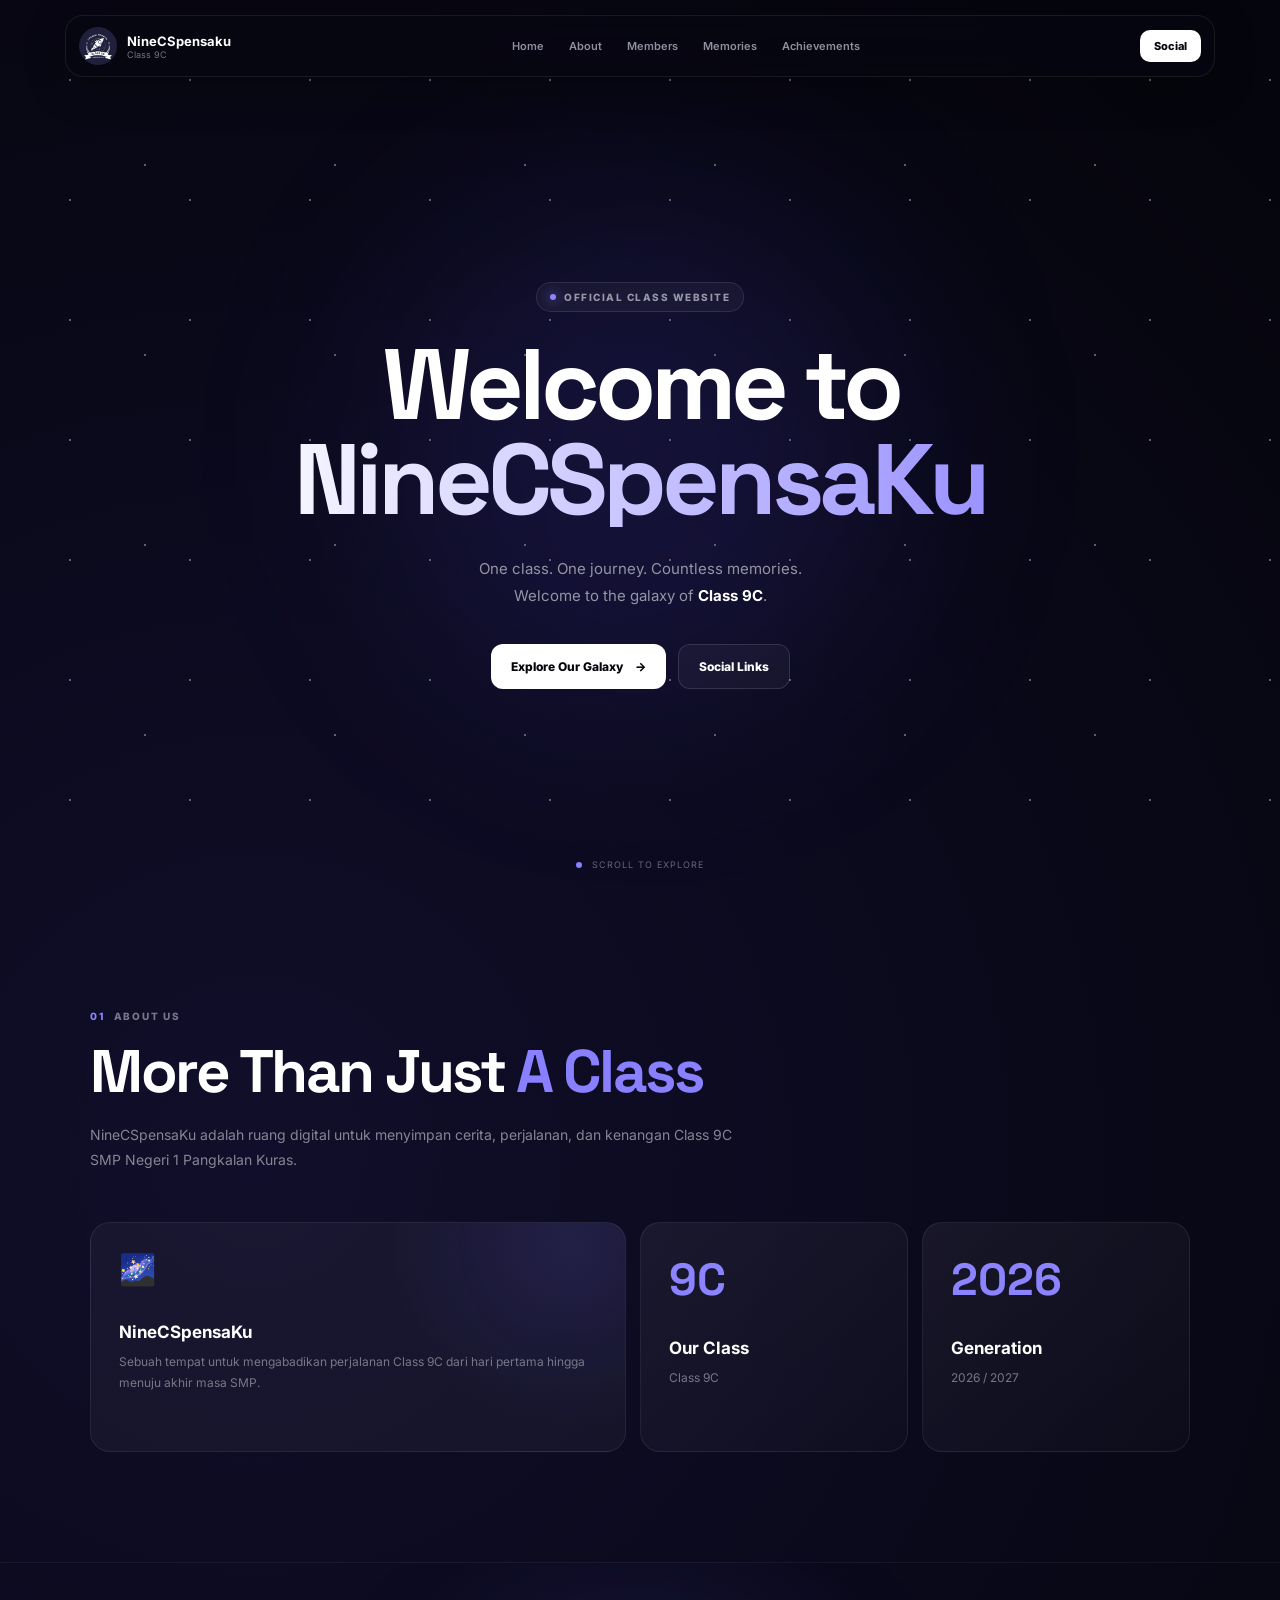
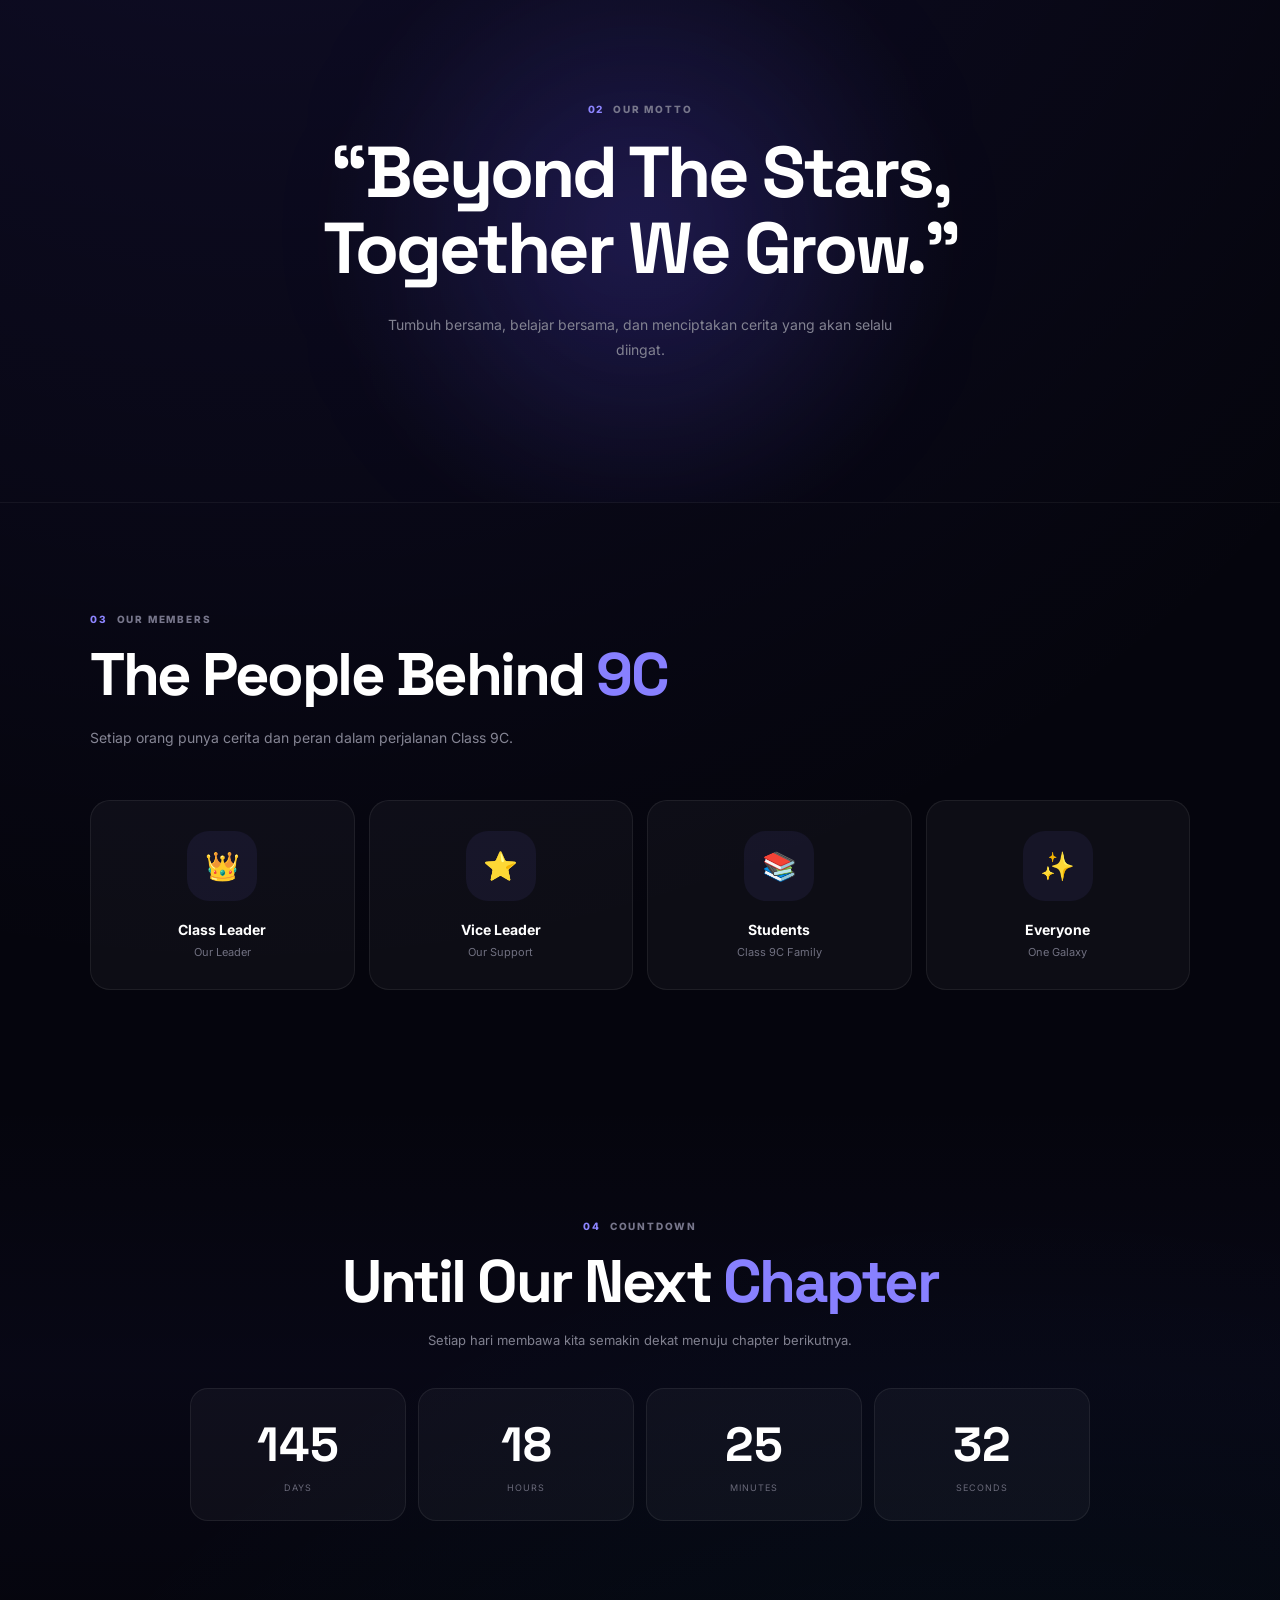
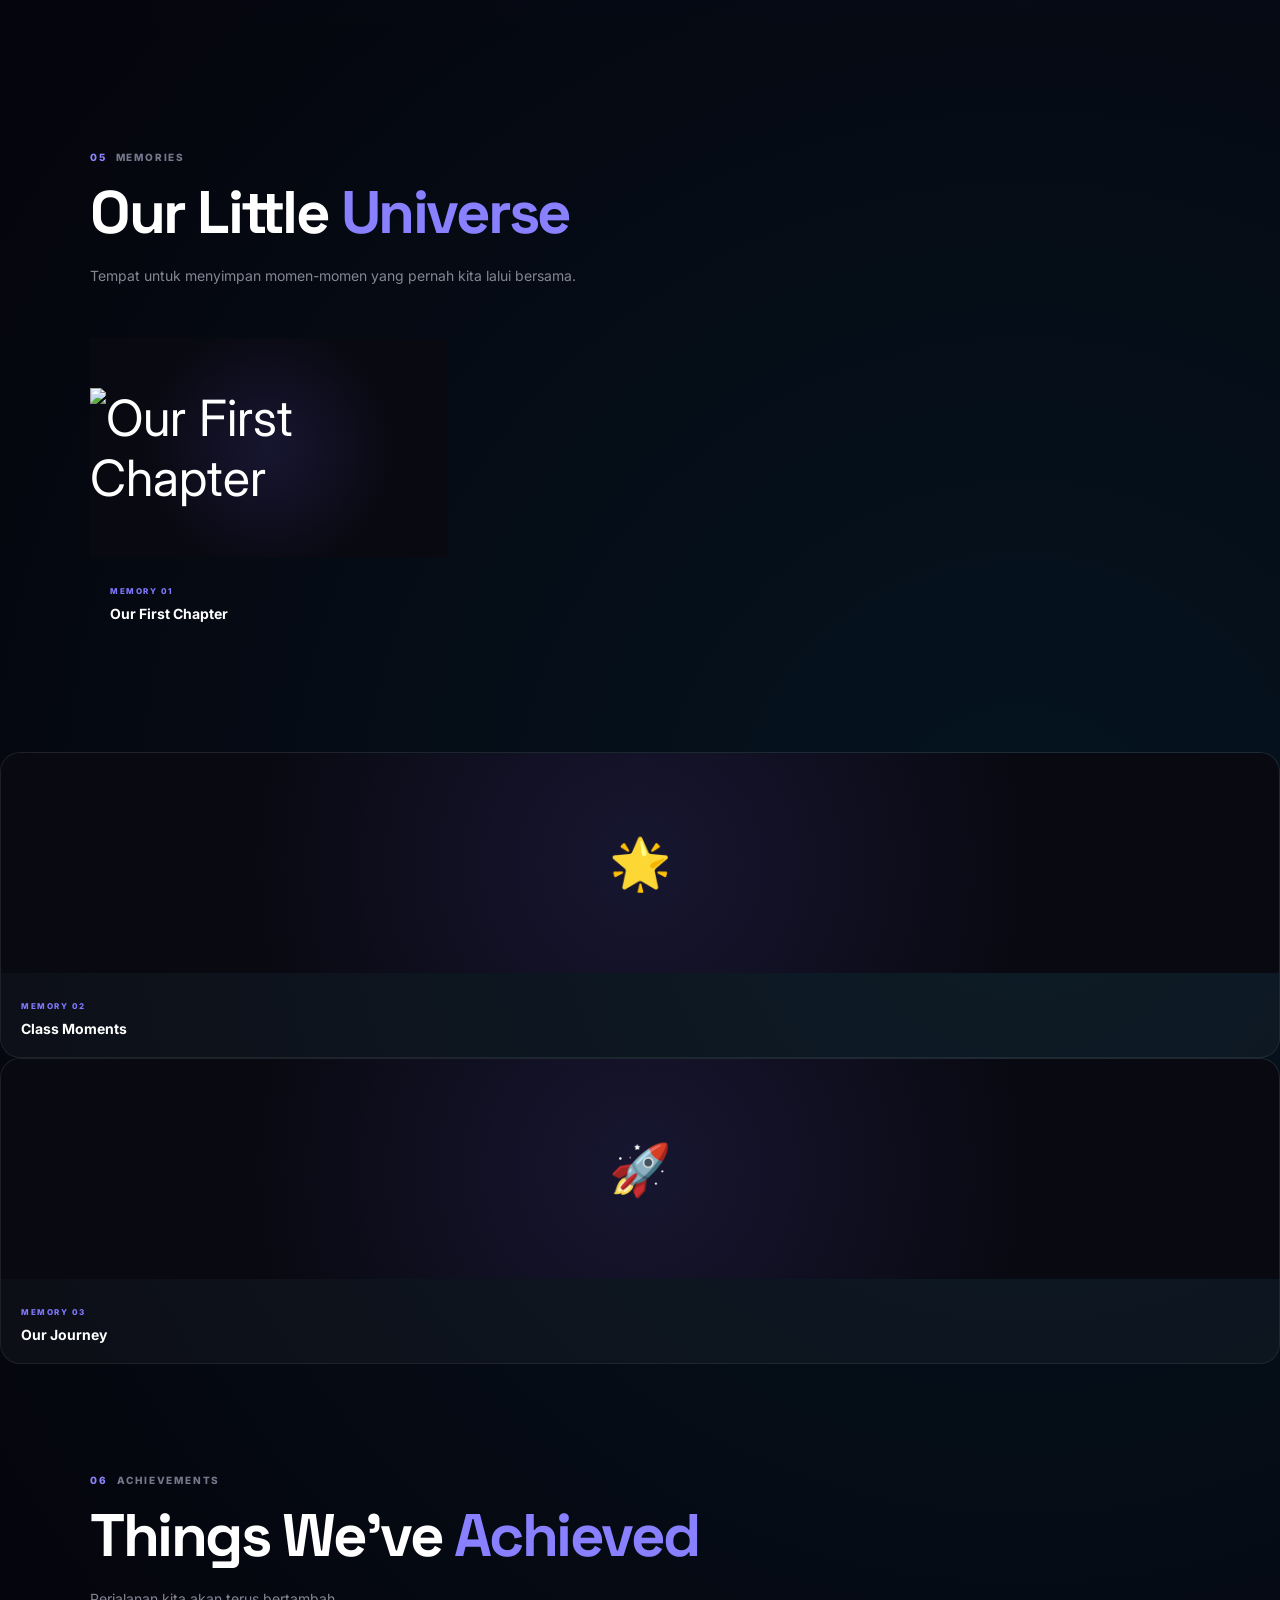
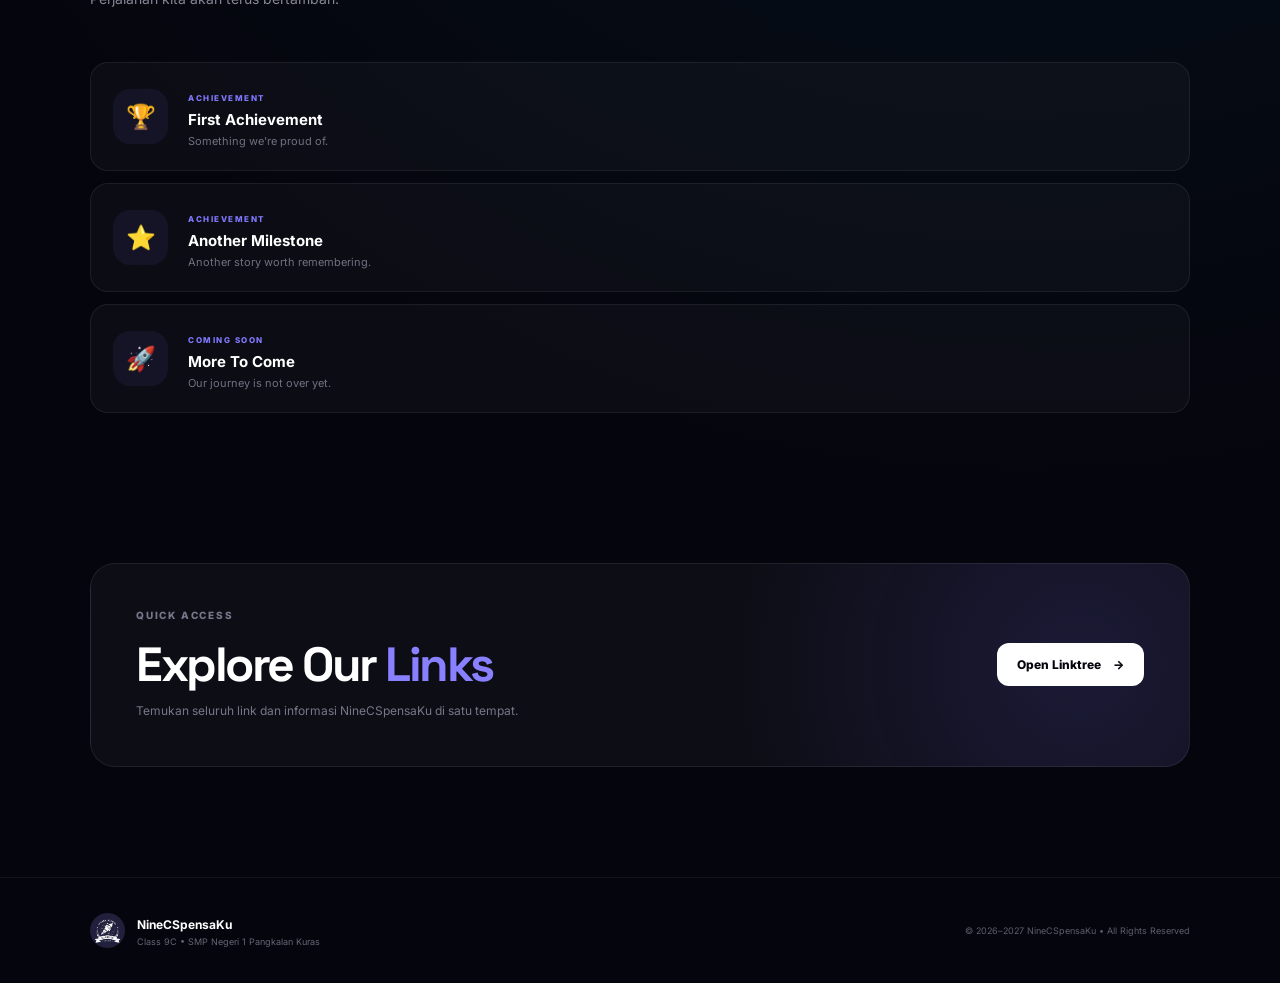
==== commit 19706a76: "Update index.html" ====
--- a/index.html
+++ b/index.html
@@ -411,7 +411,7 @@
         <div class="memories-grid">
 
           <div class="memory-placeholder">
-    <img src="assets/images/IMG-20260819-WAO006.jpg" alt="Our First Chapter">
+    <img src="assets/images/IMG-20260819-WA0006.jpg" alt="Our First Chapter">
           </div>
           
             </div>
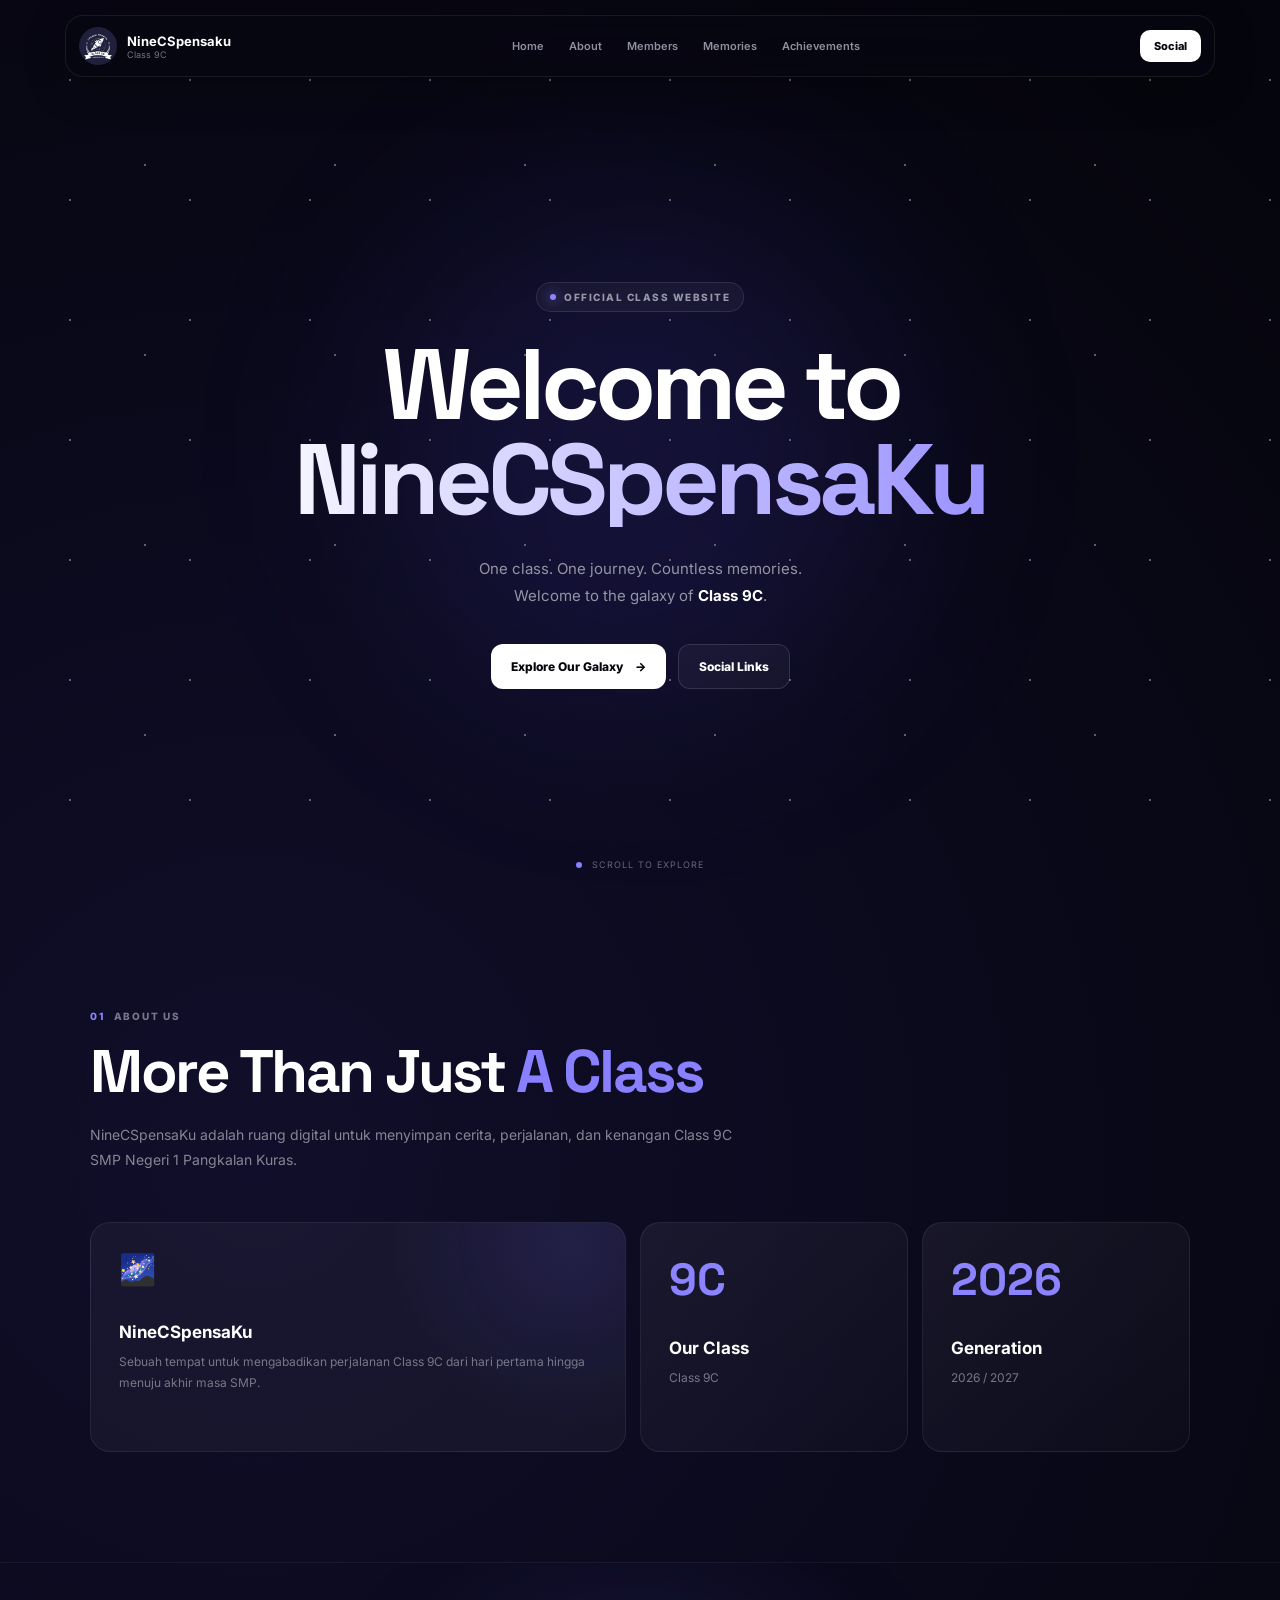
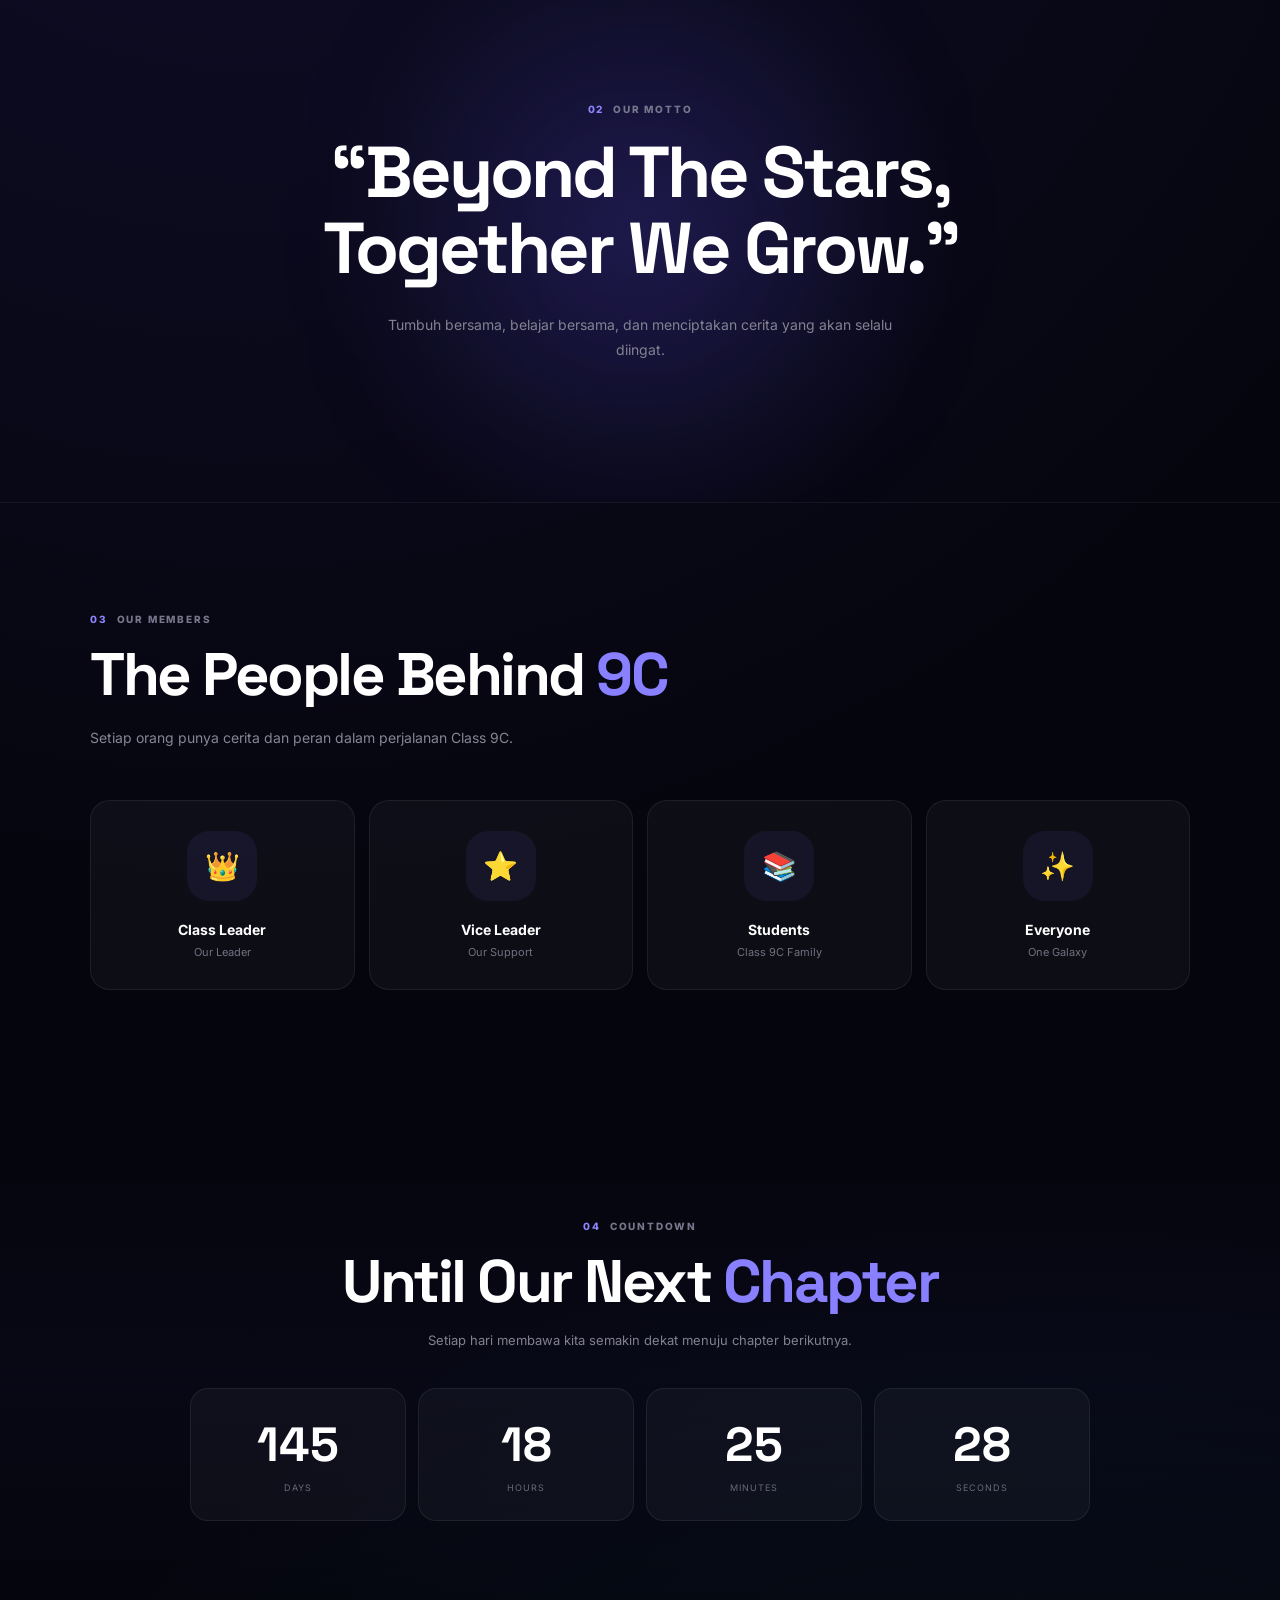
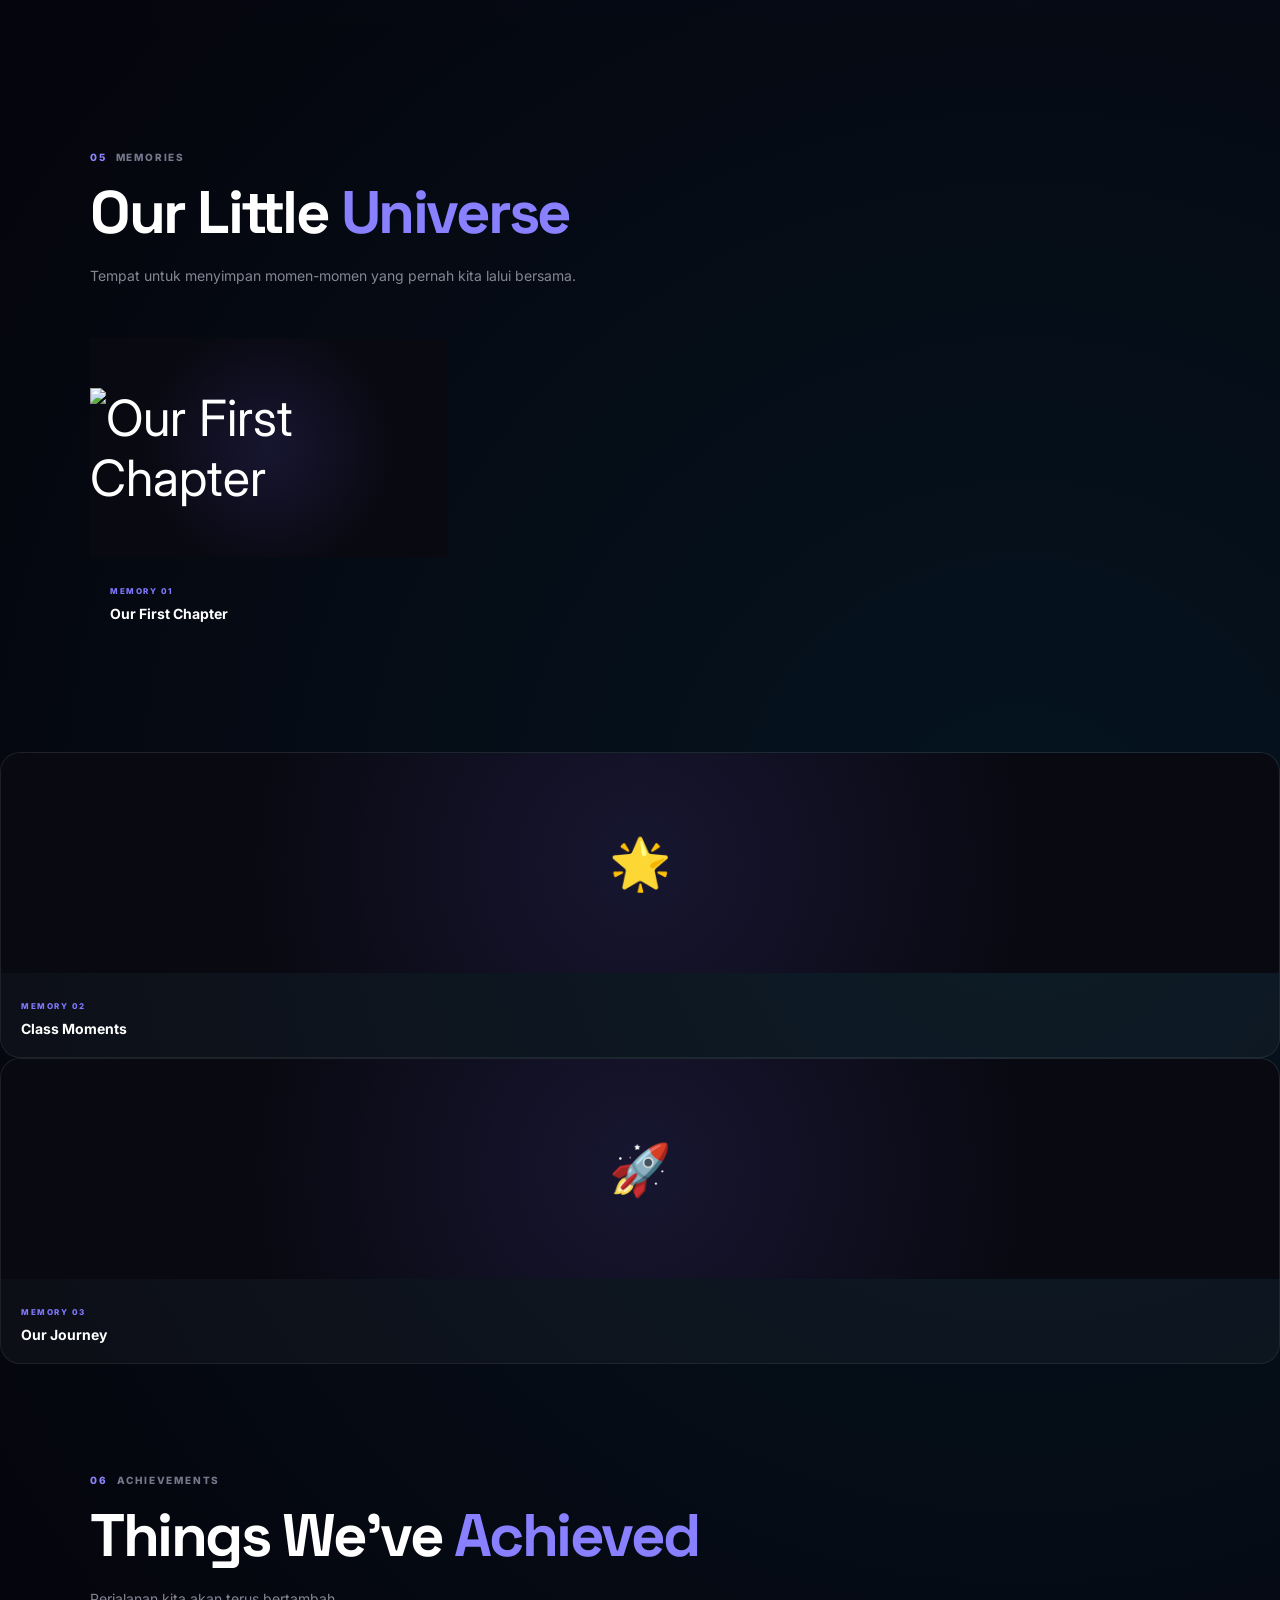
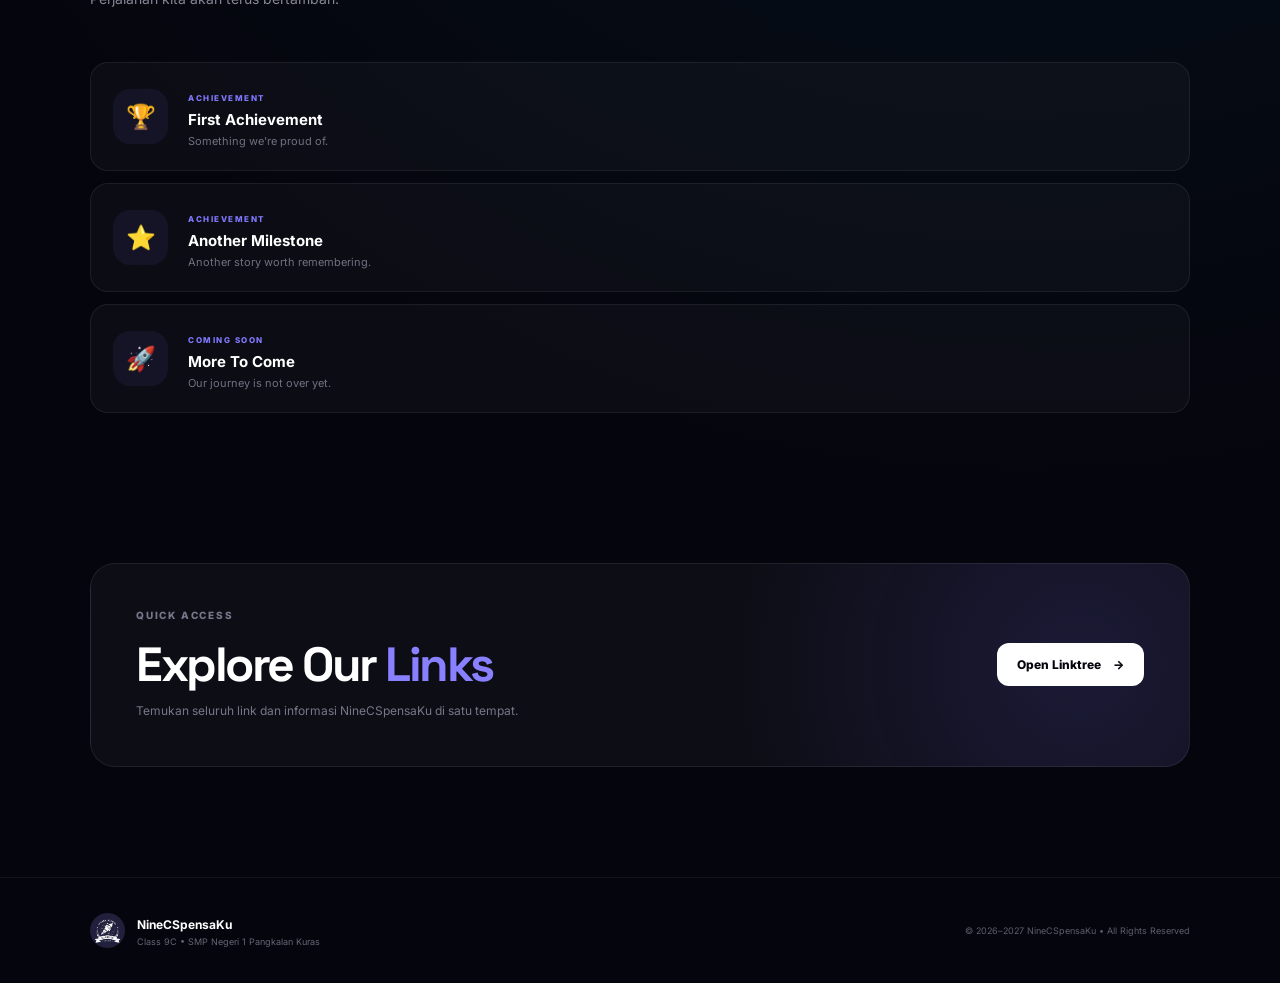
==== commit cb5fbf3f: "Update image source in memories grid" ====
--- a/index.html
+++ b/index.html
@@ -411,7 +411,7 @@
         <div class="memories-grid">
 
           <div class="memory-placeholder">
-    <img src="assets/images/IMG-20260819-WA0006.jpg" alt="Our First Chapter">
+    <img src="assets/memo/foto1.jpg" alt="Our First Chapter">
           </div>
           
             </div>
@@ -587,4 +587,4 @@
   <script src="js/main.js"></script>
 
 </body>
-</html>+</html>
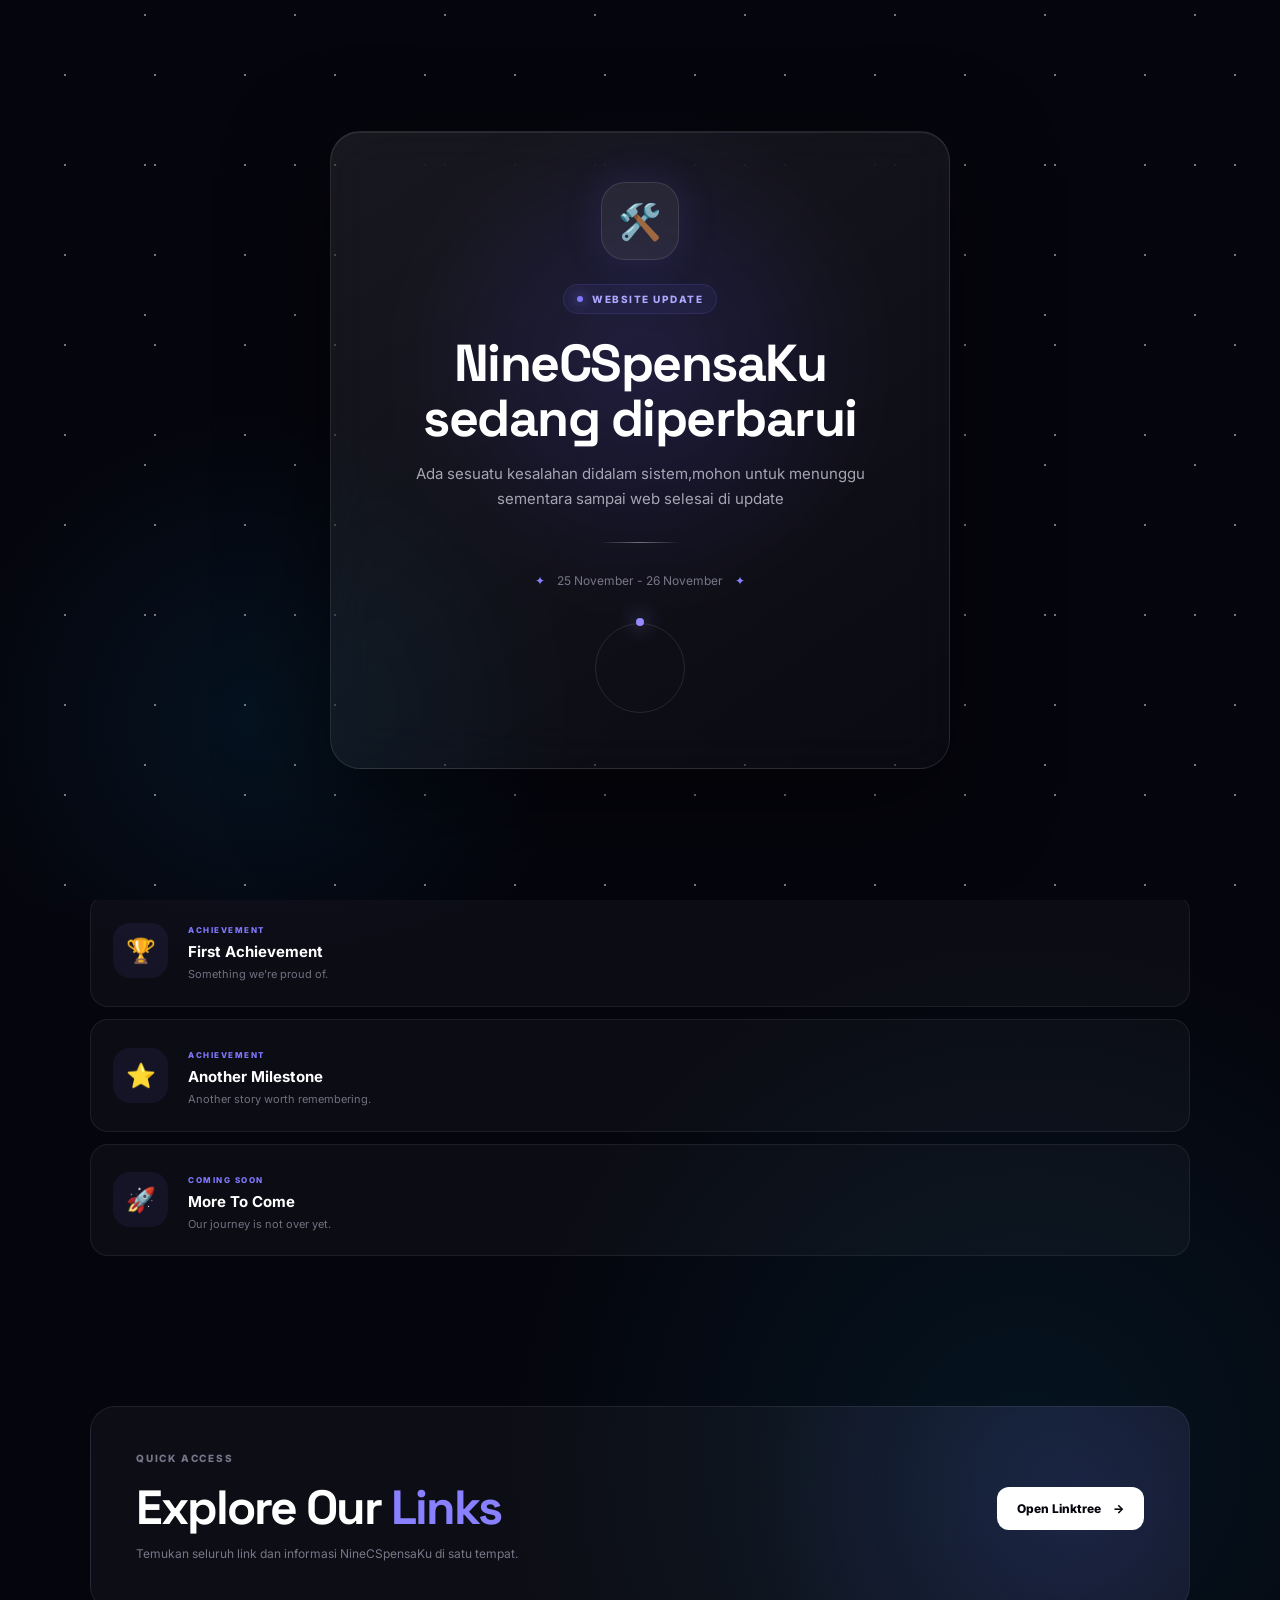
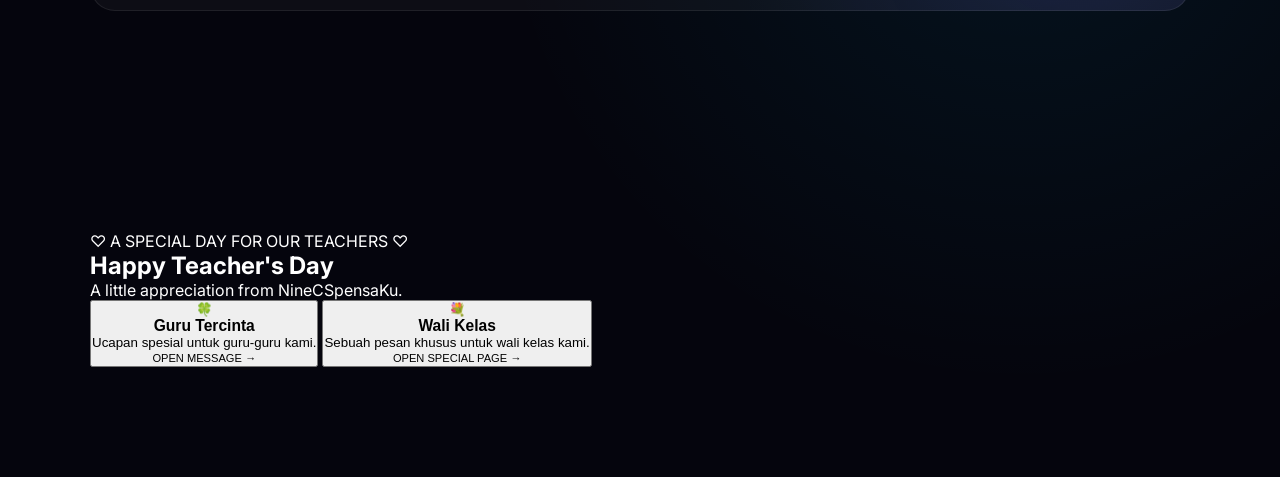
==== commit b65df61c: "update index.html" ====
--- a/index.html
+++ b/index.html
@@ -546,6 +546,148 @@
 
     </main>
 
+    
+<!-- ================= HARI GURU ================= -->
+<section class="section teacher-section" id="hari-guru">
+  <div class="teacher-heading">
+    <span>♡ A SPECIAL DAY FOR OUR TEACHERS ♡</span>
+    <h2>Happy Teacher's Day</h2>
+    <p>A little appreciation from NineCSpensaKu.</p>
+  </div>
+
+  <div class="teacher-options" id="teacher-options">
+    <button class="teacher-option" onclick="openTeacher('regular')">
+      <span>🍀</span>
+      <h3>Guru Tercinta</h3>
+      <p>Ucapan spesial untuk guru-guru kami.</p>
+      <small>OPEN MESSAGE →</small>
+    </button>
+
+    <button class="teacher-option" onclick="openTeacher('homeroom')">
+      <span>💐</span>
+      <h3>Wali Kelas</h3>
+      <p>Sebuah pesan khusus untuk wali kelas kami.</p>
+      <small>OPEN SPECIAL PAGE →</small>
+    </button>
+  </div>
+
+  <!-- GURU BIASA -->
+  <div class="teacher-message" id="regular-message" hidden>
+    <button class="teacher-back" onclick="backTeacher()">← Kembali</button>
+
+    <div class="teacher-letter">
+      <span>♡ A MESSAGE FOR YOU ♡</span>
+      <h2>Happy Teacher's Day, Dear Teacher! 🤍</h2>
+
+      <p>
+        Terima kasih telah menjadi guru yang selalu membagikan ilmu,
+        memberikan arahan, dan membimbing kami selama di sekolah.
+        Setiap pelajaran, nasihat, dan kebaikan yang diberikan akan
+        selalu menjadi hal berharga bagi kami.
+      </p>
+
+      <p>
+        Maaf jika selama belajar kami terkadang kurang memperhatikan,
+        sulit diatur, atau melakukan kesalahan. Terima kasih karena
+        tetap sabar dalam menghadapi berbagai tingkah laku kami.
+      </p>
+
+      <p>
+        Semoga Ibu/Bapak selalu diberikan kesehatan, kebahagiaan,
+        dan keberkahan dalam setiap langkah. Semoga segala ilmu dan
+        kebaikan yang telah diberikan menjadi amal yang tak pernah terputus.
+      </p>
+
+      <h3>Thank you for being an amazing teacher. ♡</h3>
+    </div>
+  </div>
+
+  <!-- KEY WALI KELAS -->
+  <div class="teacher-key" id="teacher-key" hidden>
+    <button class="teacher-back" onclick="backTeacher()">← Kembali</button>
+
+    <div class="teacher-letter">
+      <span>♡ A SPECIAL SURPRISE ♡</span>
+      <h2>For Our Second Home 💐</h2>
+      <p>Masukkan key untuk membuka pesan spesial dari kelas 9C.</p>
+
+      <form onsubmit="checkTeacherKey(event)">
+        <input
+          type="password"
+          id="teacher-key-input"
+          placeholder="Enter your special key..."
+          autocomplete="off"
+          required
+        >
+        <button type="submit" class="teacher-submit">
+          Continue →
+        </button>
+      </form>
+
+      <p id="teacher-error" class="teacher-error" hidden>
+        Key yang kamu masukkan belum tepat. Coba lagi ya!
+      </p>
+    </div>
+  </div>
+
+  <!-- HALAMAN WALI KELAS -->
+  <div class="teacher-message" id="homeroom-message" hidden>
+    <button class="teacher-back" onclick="backTeacher()">← Kembali</button>
+
+    <div class="teacher-letter">
+      <span>♡ OUR SECOND HOME ♡</span>
+      <h2>Happy Teacher's Day to Our Beloved Homeroom Teacher! 🤍</h2>
+
+      <p>
+        Terima kasih sudah menjadi wali kelas yang selalu membimbing,
+        mengingatkan, dan sabar menghadapi segala tingkah laku kami.
+        Terima kasih karena sudah mau mendengarkan, menasihati,
+        dan menemani perjalanan kami selama di kelas.
+      </p>
+
+      <p>
+        Maaf kalau selama ini kami sering membuat Ibu/Bapak kesal,
+        susah diatur, atau melakukan kesalahan. Terima kasih karena
+        tidak pernah lelah mengarahkan kami untuk menjadi lebih baik.
+      </p>
+
+      <p>
+        Semoga Ibu/Bapak selalu diberikan kesehatan, kebahagiaan,
+        dan kesabaran yang tiada habisnya. Semoga setiap kebaikan
+        dan pengorbanan Ibu/Bapak mendapatkan balasan terbaik.
+      </p>
+
+      <p>
+        Terima kasih sudah menjadi salah satu bagian paling berharga
+        dalam cerita masa sekolah kami. You will always be a part
+        of our memories. We appreciate you so much! ♡
+      </p>
+    </div>
+
+    <!-- GALERI FOTO -->
+    <div class="teacher-gallery">
+      <h2>Our Memories 📸</h2>
+      <p>Little moments, unforgettable memories.</p>
+
+      <div class="teacher-photo-grid">
+        <img src="assets/images/hari-guru/foto1.jpg" alt="Kenangan 9C 1">
+        <img src="assets/images/hari-guru/foto2.jpg" alt="Kenangan 9C 2">
+        <img src="assets/images/hari-guru/foto3.jpg" alt="Kenangan 9C 3">
+      </div>
+    </div>
+
+    <!-- VIDEO -->
+    <div class="teacher-video">
+      <h2>A Little Video For You 🎬</h2>
+      <video controls playsinline preload="metadata">
+        <source src="assets/images/hari-guru/kenangan.mp4" type="video/mp4">
+        Browser kamu belum mendukung video.
+      </video>
+    </div>
+  </div>
+</section>
+
+
 
     <!-- =====================================================
          FOOTER
--- a/css/style.css
+++ b/css/style.css
@@ -61,8 +61,11 @@
 .loader span {
   width: 7px;
   height: 7px;
+
   border-radius: 50%;
+
   background: #fff;
+
   animation: loader 1s infinite ease-in-out;
 }
 
@@ -95,7 +98,6 @@
 .maintenance-screen {
   position: fixed;
   inset: 0;
-
   z-index: 9000;
 
   display: none;
@@ -103,7 +105,6 @@
   justify-content: center;
 
   padding: 24px;
-
   overflow: hidden;
 
   background:
@@ -211,6 +212,7 @@
   font-size: 35px;
 
   background: rgba(255, 255, 255, 0.07);
+
   border: 1px solid rgba(255, 255, 255, 0.1);
 
   box-shadow:
@@ -223,7 +225,6 @@
   gap: 9px;
 
   padding: 8px 13px;
-
   margin-bottom: 22px;
 
   border-radius: 999px;
@@ -235,6 +236,7 @@
   color: #aaa9ff;
 
   background: rgba(120, 110, 255, 0.08);
+
   border: 1px solid rgba(120, 110, 255, 0.15);
 }
 
@@ -257,6 +259,7 @@
   font-family: "Space Grotesk", sans-serif;
 
   font-size: clamp(30px, 6vw, 52px);
+
   line-height: 1.05;
 
   letter-spacing: -1.5px;
@@ -270,6 +273,7 @@
   color: #a5a5b4;
 
   font-size: 15px;
+
   line-height: 1.7;
 }
 
@@ -289,8 +293,8 @@
 
 .maintenance-estimated {
   display: flex;
+  align-items: center;
   justify-content: center;
-  align-items: center;
   gap: 12px;
 
   color: #777789;
@@ -317,6 +321,7 @@
   inset: 5px;
 
   border: 1px solid rgba(255, 255, 255, 0.1);
+
   border-radius: 50%;
 
   animation: orbitRotate 5s linear infinite;
@@ -372,6 +377,7 @@
   padding: 11px 13px;
 
   border: 1px solid rgba(255, 255, 255, 0.08);
+
   border-radius: 18px;
 
   background: rgba(7, 7, 17, 0.65);
@@ -448,7 +454,6 @@
   transform: translateY(-2px);
 }
 
-
 /* =========================================================
    HERO
 ========================================================= */
@@ -517,6 +522,7 @@
   padding: 8px 13px;
 
   border: 1px solid rgba(255, 255, 255, 0.1);
+
   border-radius: 999px;
 
   background: rgba(255, 255, 255, 0.04);
@@ -525,6 +531,7 @@
 
   font-size: 10px;
   font-weight: 800;
+
   letter-spacing: 1.5px;
 }
 
@@ -535,6 +542,7 @@
   border-radius: 50%;
 
   background: #8d84ff;
+
   box-shadow: 0 0 12px #8d84ff;
 }
 
@@ -575,13 +583,14 @@
 }
 
 .hero p {
+  max-width: 620px;
+
   margin: 28px auto 35px;
 
-  max-width: 620px;
-
   color: #9494a4;
 
   font-size: 15px;
+
   line-height: 1.8;
 }
 
@@ -592,7 +601,9 @@
 .hero-buttons {
   display: flex;
   justify-content: center;
+
   gap: 12px;
+
   flex-wrap: wrap;
 }
 
@@ -600,6 +611,7 @@
 .secondary-button {
   display: inline-flex;
   align-items: center;
+
   gap: 12px;
 
   padding: 14px 20px;
@@ -614,12 +626,15 @@
 
 .primary-button {
   color: #05050d;
+
   background: #fff;
 }
 
 .primary-button:hover {
   transform: translateY(-3px);
-  box-shadow: 0 15px 35px rgba(255, 255, 255, 0.12);
+
+  box-shadow:
+    0 15px 35px rgba(255, 255, 255, 0.12);
 }
 
 .secondary-button {
@@ -644,12 +659,15 @@
 
   display: flex;
   align-items: center;
+
   gap: 10px;
 
   color: #666675;
 
   font-size: 9px;
+
   letter-spacing: 1px;
+
   text-transform: uppercase;
 }
 
@@ -667,6 +685,7 @@
 @keyframes pulse {
   50% {
     opacity: 0.3;
+
     transform: scale(1.5);
   }
 }
@@ -693,6 +712,7 @@
 .section-label {
   display: flex;
   align-items: center;
+
   gap: 9px;
 
   margin-bottom: 20px;
@@ -701,6 +721,7 @@
 
   font-size: 10px;
   font-weight: 800;
+
   letter-spacing: 1.8px;
 }
 
@@ -732,6 +753,7 @@
   color: #858594;
 
   font-size: 14px;
+
   line-height: 1.8;
 }
 
@@ -754,6 +776,7 @@
   padding: 28px;
 
   border: 1px solid rgba(255, 255, 255, 0.07);
+
   border-radius: 20px;
 
   background:
@@ -783,20 +806,22 @@
 }
 
 .card-icon {
+  margin-bottom: 35px;
+
   font-size: 30px;
-
-  margin-bottom: 35px;
 }
 
 .info-card h3 {
+  margin-bottom: 10px;
+
   font-size: 17px;
-  margin-bottom: 10px;
 }
 
 .info-card p {
   color: #777787;
 
   font-size: 12px;
+
   line-height: 1.7;
 }
 
@@ -826,6 +851,7 @@
   text-align: center;
 
   border-top: 1px solid rgba(255, 255, 255, 0.05);
+
   border-bottom: 1px solid rgba(255, 255, 255, 0.05);
 
   background:
@@ -867,6 +893,7 @@
   color: #828291;
 
   font-size: 14px;
+
   line-height: 1.8;
 }
 
@@ -907,6 +934,7 @@
   text-align: center;
 
   border: 1px solid rgba(255, 255, 255, 0.07);
+
   border-radius: 20px;
 
   background: rgba(255, 255, 255, 0.035);
@@ -948,7 +976,6 @@
 
   font-size: 11px;
 }
-
 
 /* =========================================================
    COUNTDOWN
@@ -970,6 +997,7 @@
 
 .countdown-container {
   width: min(900px, 100%);
+
   margin: auto;
 }
 
@@ -997,9 +1025,20 @@
   padding: 25px 15px;
 
   border: 1px solid rgba(255, 255, 255, 0.07);
+
   border-radius: 18px;
 
   background: rgba(255, 255, 255, 0.035);
+
+  transition: 0.3s;
+}
+
+.countdown-box:hover {
+  transform: translateY(-4px);
+
+  border-color: rgba(140, 130, 255, 0.2);
+
+  background: rgba(255, 255, 255, 0.05);
 }
 
 .countdown-box strong {
@@ -1008,13 +1047,21 @@
   font-family: "Space Grotesk", sans-serif;
 
   font-size: clamp(30px, 5vw, 48px);
+
+  line-height: 1;
 }
 
 .countdown-box span {
+  display: block;
+
+  margin-top: 8px;
+
   color: #696979;
 
   font-size: 9px;
+
   letter-spacing: 1px;
+
   text-transform: uppercase;
 }
 
@@ -1028,32 +1075,43 @@
 
   grid-template-columns: repeat(3, 1fr);
 
-  gap: 15px;
+  gap: 14px;
 }
 
 .memory-card {
   overflow: hidden;
 
   border: 1px solid rgba(255, 255, 255, 0.07);
+
   border-radius: 20px;
 
   background: rgba(255, 255, 255, 0.035);
 
-  transition: 0.3s;
+  transition:
+    transform 0.3s ease,
+    border-color 0.3s ease,
+    background 0.3s ease;
 }
 
 .memory-card:hover {
   transform: translateY(-5px);
+
+  border-color: rgba(140, 130, 255, 0.25);
+
+  background: rgba(255, 255, 255, 0.05);
 }
 
 .memory-placeholder {
+  position: relative;
+
+  width: 100%;
   height: 220px;
 
+  overflow: hidden;
+
   display: flex;
   align-items: center;
   justify-content: center;
-
-  font-size: 50px;
 
   background:
     radial-gradient(
@@ -1064,22 +1122,47 @@
     #090912;
 }
 
+.memory-placeholder img {
+  display: block;
+
+  width: 100%;
+  height: 100%;
+
+  object-fit: cover;
+
+  object-position: center;
+
+  transition: transform 0.4s ease;
+}
+
+.memory-card:hover .memory-placeholder img {
+  transform: scale(1.05);
+}
+
 .memory-info {
   padding: 20px;
 }
 
 .memory-info span {
+  display: block;
+
   color: #8179ff;
 
   font-size: 8px;
+
   font-weight: 800;
+
   letter-spacing: 1.5px;
 }
 
 .memory-info h3 {
   margin-top: 7px;
 
+  color: #fff;
+
   font-size: 14px;
+
+  line-height: 1.4;
 }
 
 
@@ -1096,11 +1179,13 @@
 .achievement {
   display: flex;
   align-items: center;
+
   gap: 20px;
 
   padding: 22px;
 
   border: 1px solid rgba(255, 255, 255, 0.07);
+
   border-radius: 18px;
 
   background: rgba(255, 255, 255, 0.03);
@@ -1110,6 +1195,10 @@
 
 .achievement:hover {
   transform: translateX(5px);
+
+  border-color: rgba(140, 130, 255, 0.2);
+
+  background: rgba(255, 255, 255, 0.045);
 }
 
 .achievement-icon {
@@ -1133,7 +1222,9 @@
   color: #8179ff;
 
   font-size: 8px;
+
   font-weight: 800;
+
   letter-spacing: 1.5px;
 }
 
@@ -1149,8 +1240,9 @@
   color: #707080;
 
   font-size: 11px;
-}
-
+
+  line-height: 1.6;
+}
 
 /* =========================================================
    QUICK ACCESS
@@ -1168,11 +1260,13 @@
   display: flex;
   align-items: center;
   justify-content: space-between;
+
   gap: 30px;
 
   padding: 45px;
 
   border: 1px solid rgba(255, 255, 255, 0.08);
+
   border-radius: 25px;
 
   background:
@@ -1182,10 +1276,26 @@
       transparent 35%
     ),
     rgba(255, 255, 255, 0.035);
+
+  transition: 0.3s;
+}
+
+.quick-card:hover {
+  border-color: rgba(140, 130, 255, 0.2);
 }
 
 .quick-card h2 {
+  font-family: "Space Grotesk", sans-serif;
+
   font-size: clamp(30px, 5vw, 48px);
+
+  line-height: 1;
+
+  letter-spacing: -2px;
+}
+
+.quick-card h2 span {
+  color: #8880ff;
 }
 
 .quick-card p {
@@ -1196,6 +1306,7 @@
   color: #777787;
 
   font-size: 12px;
+
   line-height: 1.7;
 }
 
@@ -1216,14 +1327,16 @@
   padding: 35px 0;
 
   display: flex;
+  align-items: center;
   justify-content: space-between;
-  align-items: center;
+
   gap: 20px;
 }
 
 .footer-brand {
   display: flex;
   align-items: center;
+
   gap: 12px;
 }
 
@@ -1232,6 +1345,8 @@
   height: 35px;
 
   border-radius: 10px;
+
+  object-fit: cover;
 }
 
 .footer-brand strong {
@@ -1287,18 +1402,27 @@
     grid-template-columns: 1fr;
   }
 
+  .countdown-grid {
+    grid-template-columns: repeat(2, 1fr);
+  }
+
   .quick-card {
     flex-direction: column;
+
     align-items: flex-start;
   }
 
   .footer-content {
     flex-direction: column;
+
     align-items: flex-start;
   }
-
-}
-
+}
+
+
+/* =========================================================
+   SMALL MOBILE
+========================================================= */
 
 @media (max-width: 500px) {
 
@@ -1314,10 +1438,27 @@
     padding-top: 50px;
   }
 
+  .hero h1 {
+    font-size: clamp(42px, 14vw, 65px);
+
+    letter-spacing: -3px;
+  }
+
   .hero p {
     font-size: 13px;
   }
 
+  .hero-buttons {
+    gap: 8px;
+  }
+
+  .primary-button,
+  .secondary-button {
+    padding: 12px 16px;
+
+    font-size: 11px;
+  }
+
   .about-grid {
     grid-template-columns: 1fr;
   }
@@ -1334,16 +1475,78 @@
     padding: 25px 10px;
   }
 
+  .member-avatar {
+    width: 60px;
+    height: 60px;
+
+    border-radius: 18px;
+
+    font-size: 24px;
+  }
+
+  .countdown-section {
+    padding: 90px 20px;
+  }
+
   .countdown-grid {
     grid-template-columns: 1fr 1fr;
+
+    gap: 8px;
+  }
+
+  .countdown-box {
+    padding: 20px 10px;
+  }
+
+  .countdown-box strong {
+    font-size: 30px;
+  }
+
+  .memories-grid {
+    grid-template-columns: 1fr;
+  }
+
+  .memory-placeholder {
+    height: 210px;
+  }
+
+  .achievement {
+    align-items: flex-start;
+
+    gap: 14px;
+
+    padding: 18px;
+  }
+
+  .achievement-icon {
+    width: 48px;
+    height: 48px;
+
+    border-radius: 14px;
+
+    font-size: 20px;
+  }
+
+  .quick-section {
+    width: min(1100px, calc(100% - 30px));
+
+    padding-bottom: 80px;
   }
 
   .quick-card {
-    padding: 30px;
+    padding: 30px 25px;
+
+    border-radius: 20px;
+  }
+
+  .quick-card h2 {
+    font-size: 32px;
   }
 
   .maintenance-card {
     padding: 40px 22px;
+
+    border-radius: 24px;
   }
 
   .maintenance-card h1 {
@@ -1354,4 +1557,18 @@
     font-size: 13px;
   }
 
+  .maintenance-icon {
+    width: 68px;
+    height: 68px;
+
+    border-radius: 20px;
+
+    font-size: 30px;
+  }
+
+  .footer-content {
+    width: min(1100px, calc(100% - 30px));
+
+    padding: 28px 0;
+  }
 }
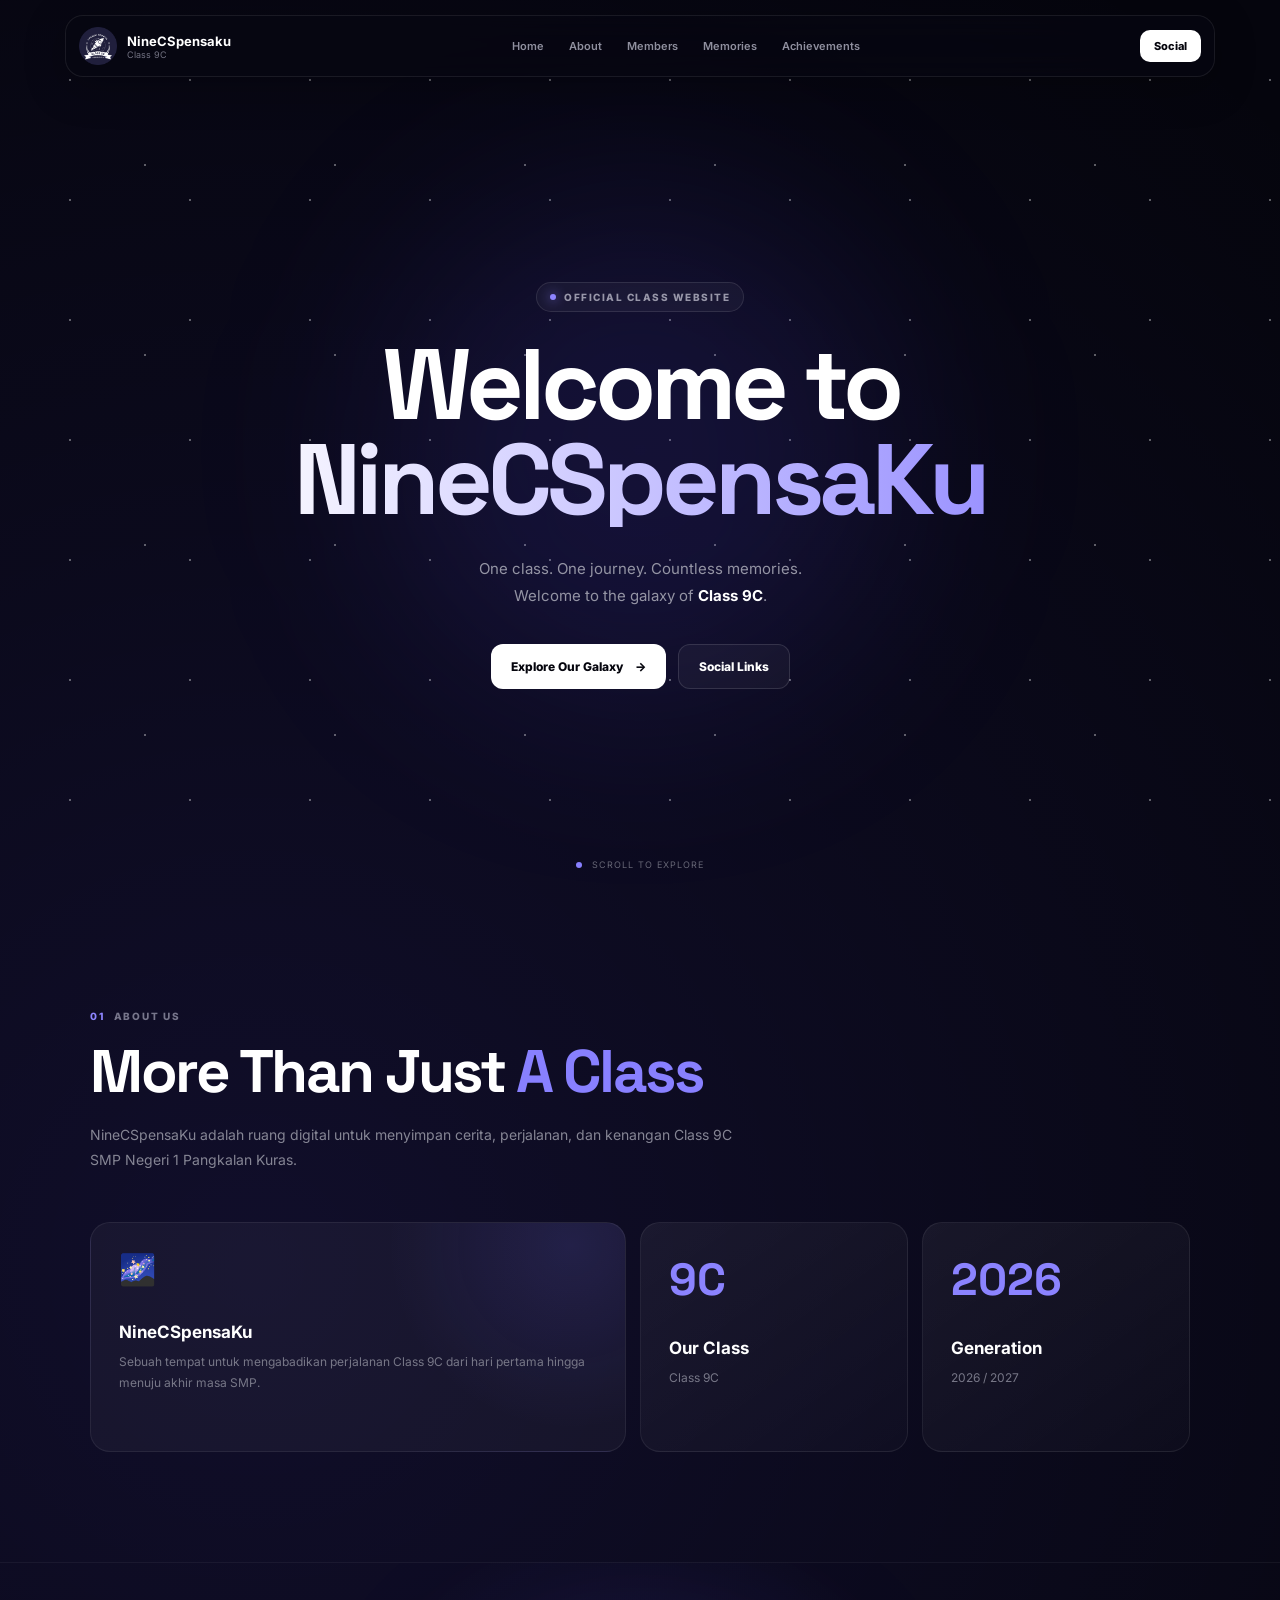
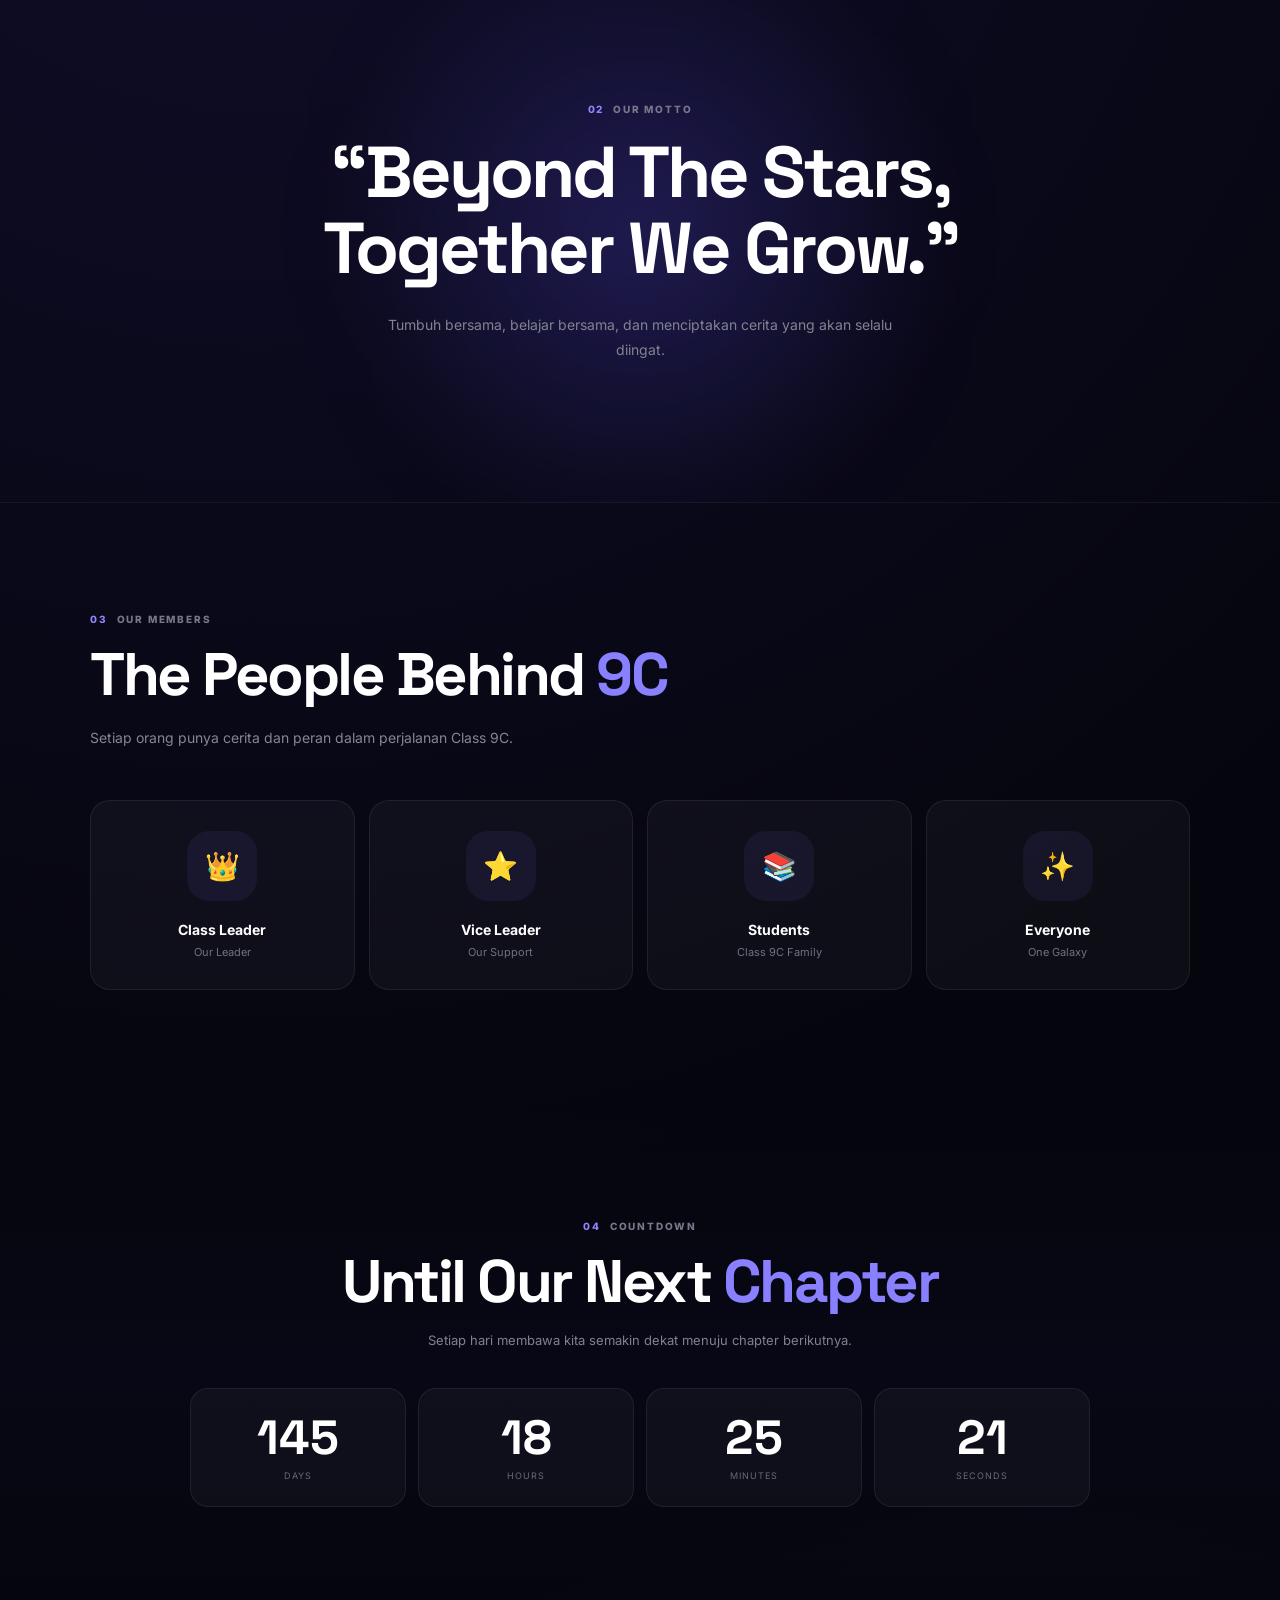
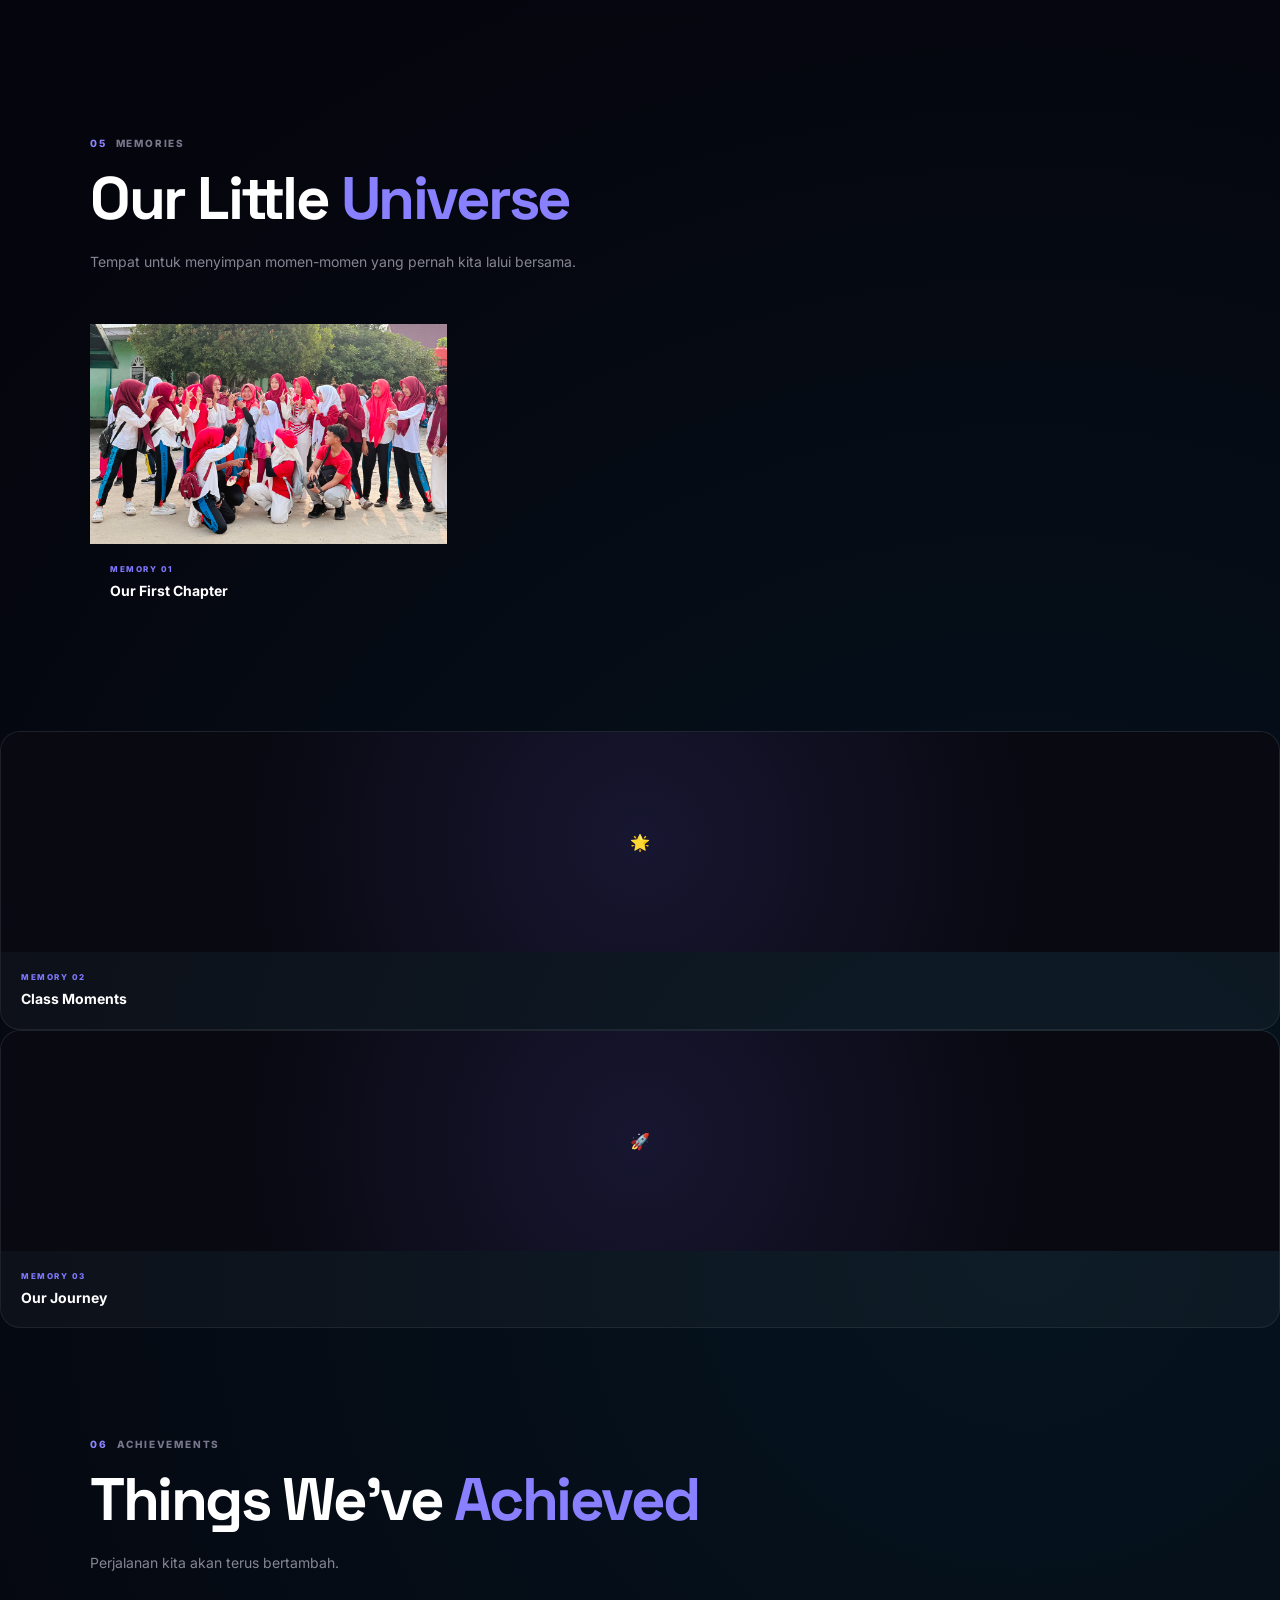
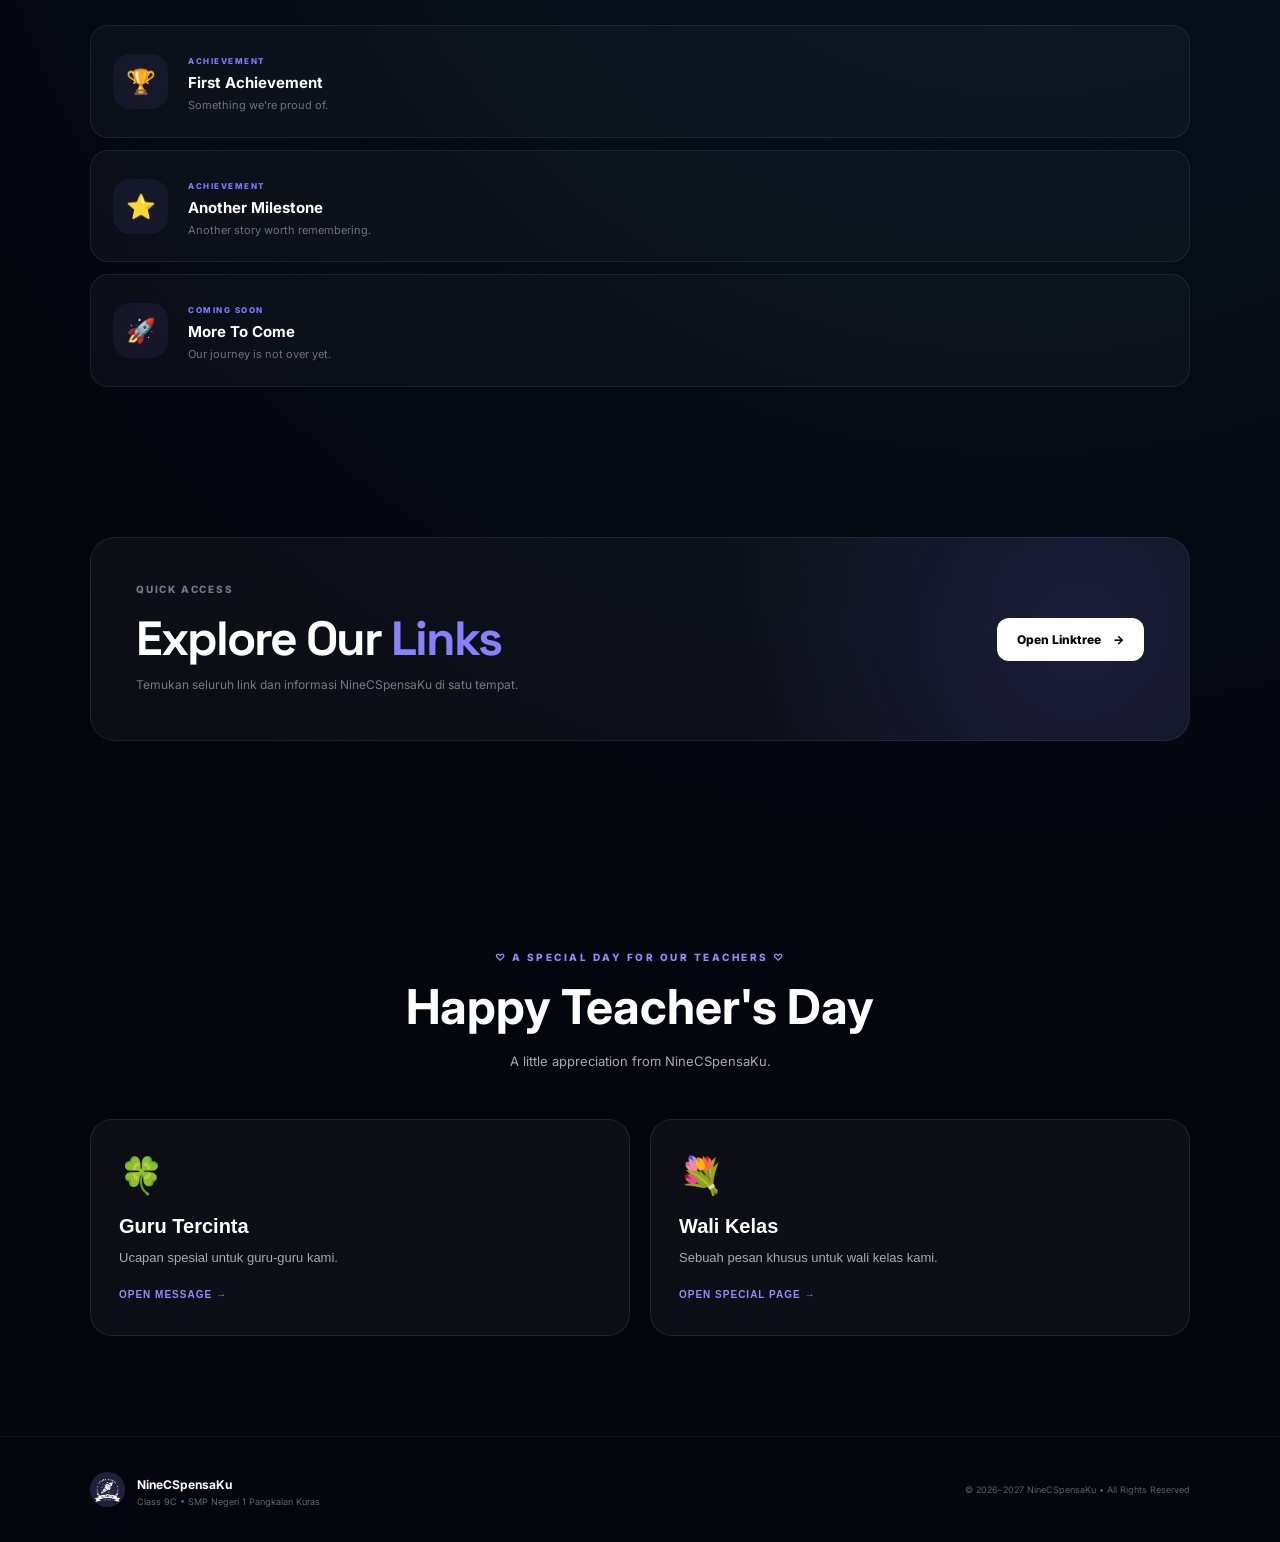
==== commit fdf41b29: "update index.html" ====
--- a/index.html
+++ b/index.html
@@ -670,9 +670,9 @@
       <p>Little moments, unforgettable memories.</p>
 
       <div class="teacher-photo-grid">
-        <img src="assets/images/hari-guru/foto1.jpg" alt="Kenangan 9C 1">
-        <img src="assets/images/hari-guru/foto2.jpg" alt="Kenangan 9C 2">
-        <img src="assets/images/hari-guru/foto3.jpg" alt="Kenangan 9C 3">
+        <img src="assets/hari-guru/foto1.jpg" alt="Kenangan 9C 1">
+        <img src="assets/hari-guru/foto2.jpg" alt="Kenangan 9C 2">
+        <img src="assets/hari-guru/foto3.jpg" alt="Kenangan 9C 3">
       </div>
     </div>
 
@@ -680,7 +680,7 @@
     <div class="teacher-video">
       <h2>A Little Video For You 🎬</h2>
       <video controls playsinline preload="metadata">
-        <source src="assets/images/hari-guru/kenangan.mp4" type="video/mp4">
+        <source src="assets/hari-guru/kenangan.mp4" type="video/mp4">
         Browser kamu belum mendukung video.
       </video>
     </div>
--- a/css/style.css
+++ b/css/style.css
@@ -1571,4 +1571,242 @@
 
     padding: 28px 0;
   }
-}+}
+
+
+/* =====================================================
+   NINECSPENSAKU - TEACHER'S DAY
+===================================================== */
+
+.teacher-section {
+  width: min(1100px, calc(100% - 40px));
+  margin: auto;
+  padding: 100px 0;
+}
+
+.teacher-heading {
+  text-align: center;
+  margin-bottom: 45px;
+}
+
+.teacher-heading > span,
+.teacher-letter > span,
+.teacher-video > span,
+.teacher-gallery-heading > span {
+  display: block;
+  color: #928aff;
+  font-size: 10px;
+  font-weight: 800;
+  letter-spacing: 2.5px;
+}
+
+.teacher-heading h2 {
+  color: #fff;
+  font-size: clamp(32px, 6vw, 48px);
+  margin: 14px 0;
+}
+
+.teacher-heading p,
+.teacher-gallery-heading p {
+  color: #aaa;
+  font-size: 13px;
+  line-height: 1.8;
+}
+
+/* PILIHAN GURU */
+
+.teacher-options {
+  display: grid;
+  grid-template-columns: repeat(2, 1fr);
+  gap: 20px;
+}
+
+.teacher-option {
+  width: 100%;
+  padding: 35px 28px;
+  text-align: left;
+  color: white;
+  background: rgba(255,255,255,.04);
+  border: 1px solid rgba(255,255,255,.09);
+  border-radius: 22px;
+  cursor: pointer;
+  transition: .3s ease;
+}
+
+.teacher-option:hover {
+  transform: translateY(-5px);
+  border-color: #928aff;
+  background: rgba(146,138,255,.08);
+}
+
+.teacher-option > span {
+  font-size: 36px;
+}
+
+.teacher-option h3 {
+  margin: 18px 0 8px;
+  font-size: 20px;
+}
+
+.teacher-option p {
+  color: #aaa;
+  font-size: 13px;
+  line-height: 1.8;
+}
+
+.teacher-option small {
+  display: block;
+  margin-top: 20px;
+  color: #928aff;
+  font-size: 10px;
+  font-weight: 800;
+  letter-spacing: 1px;
+}
+
+/* HALAMAN PESAN */
+
+.teacher-page {
+  margin-top: 30px;
+}
+
+.teacher-back {
+  padding: 11px 18px;
+  margin-bottom: 20px;
+  color: #fff;
+  background: rgba(255,255,255,.05);
+  border: 1px solid rgba(255,255,255,.12);
+  border-radius: 10px;
+  cursor: pointer;
+  transition: .3s ease;
+}
+
+.teacher-back:hover {
+  border-color: #928aff;
+  color: #b8b0ff;
+}
+
+.teacher-letter {
+  padding: clamp(25px, 5vw, 50px);
+  background: rgba(255,255,255,.04);
+  border: 1px solid rgba(255,255,255,.09);
+  border-radius: 24px;
+}
+
+.teacher-letter h2 {
+  color: #fff;
+  font-size: clamp(23px, 4vw, 32px);
+  line-height: 1.5;
+  margin: 18px 0 25px;
+}
+
+.teacher-letter p {
+  color: #c4c4d0;
+  font-size: 14px;
+  line-height: 2;
+  margin-bottom: 17px;
+}
+
+.teacher-letter h3 {
+  color: #b5adff;
+  font-size: 15px;
+  margin-top: 25px;
+}
+
+
+/* INPUT KEY */
+
+.teacher-key .teacher-letter {
+  max-width: 650px;
+  margin: auto;
+}
+
+.teacher-key form {
+  display: flex;
+  flex-direction: column;
+  gap: 13px;
+  margin-top: 25px;
+}
+
+.teacher-key input {
+  display: block;
+  width: 100%;
+  min-height: 52px;
+  padding: 15px 17px;
+  color: white;
+  background: rgba(0,0,0,.25);
+  border: 1px solid rgba(255,255,255,.15);
+  border-radius: 12px;
+  outline: none;
+  font-size: 14px;
+}
+
+.teacher-key input:focus {
+  border-color: #928aff;
+}
+
+.teacher-submit {
+  display: block;
+  width: 100%;
+  min-height: 52px;
+  padding: 15px;
+  color: white;
+  background: #756be8;
+  border: none;
+  border-radius: 12px;
+  font-weight: 700;
+  cursor: pointer;
+}
+
+.teacher-submit:hover {
+  background: #8b80ff;
+}
+
+.teacher-error {
+  color: #ff8585 !important;
+  margin-top: 15px;
+}
+
+/* VIDEO */
+
+.teacher-video {
+  margin-top: 50px;
+}
+
+.teacher-video video {
+  display: block;
+  width: 100%;
+  max-height: 500px;
+  margin-top: 20px;
+  border-radius: 18px;
+  background: #090912;
+}
+
+/* RESPONSIVE */
+
+@media (max-width: 700px) {
+  .teacher-options {
+    grid-template-columns: 1fr;
+  }
+
+  .teacher-photo-grid {
+    grid-template-columns: 1fr;
+  }
+
+  .teacher-photo-grid img {
+    height: 230px;
+  }
+}
+
+@media (max-width: 500px) {
+  .teacher-section {
+    padding: 75px 0;
+  }
+
+  .teacher-letter {
+    padding: 25px 20px;
+  }
+
+  .teacher-letter p {
+    font-size: 13px;
+  }
+}
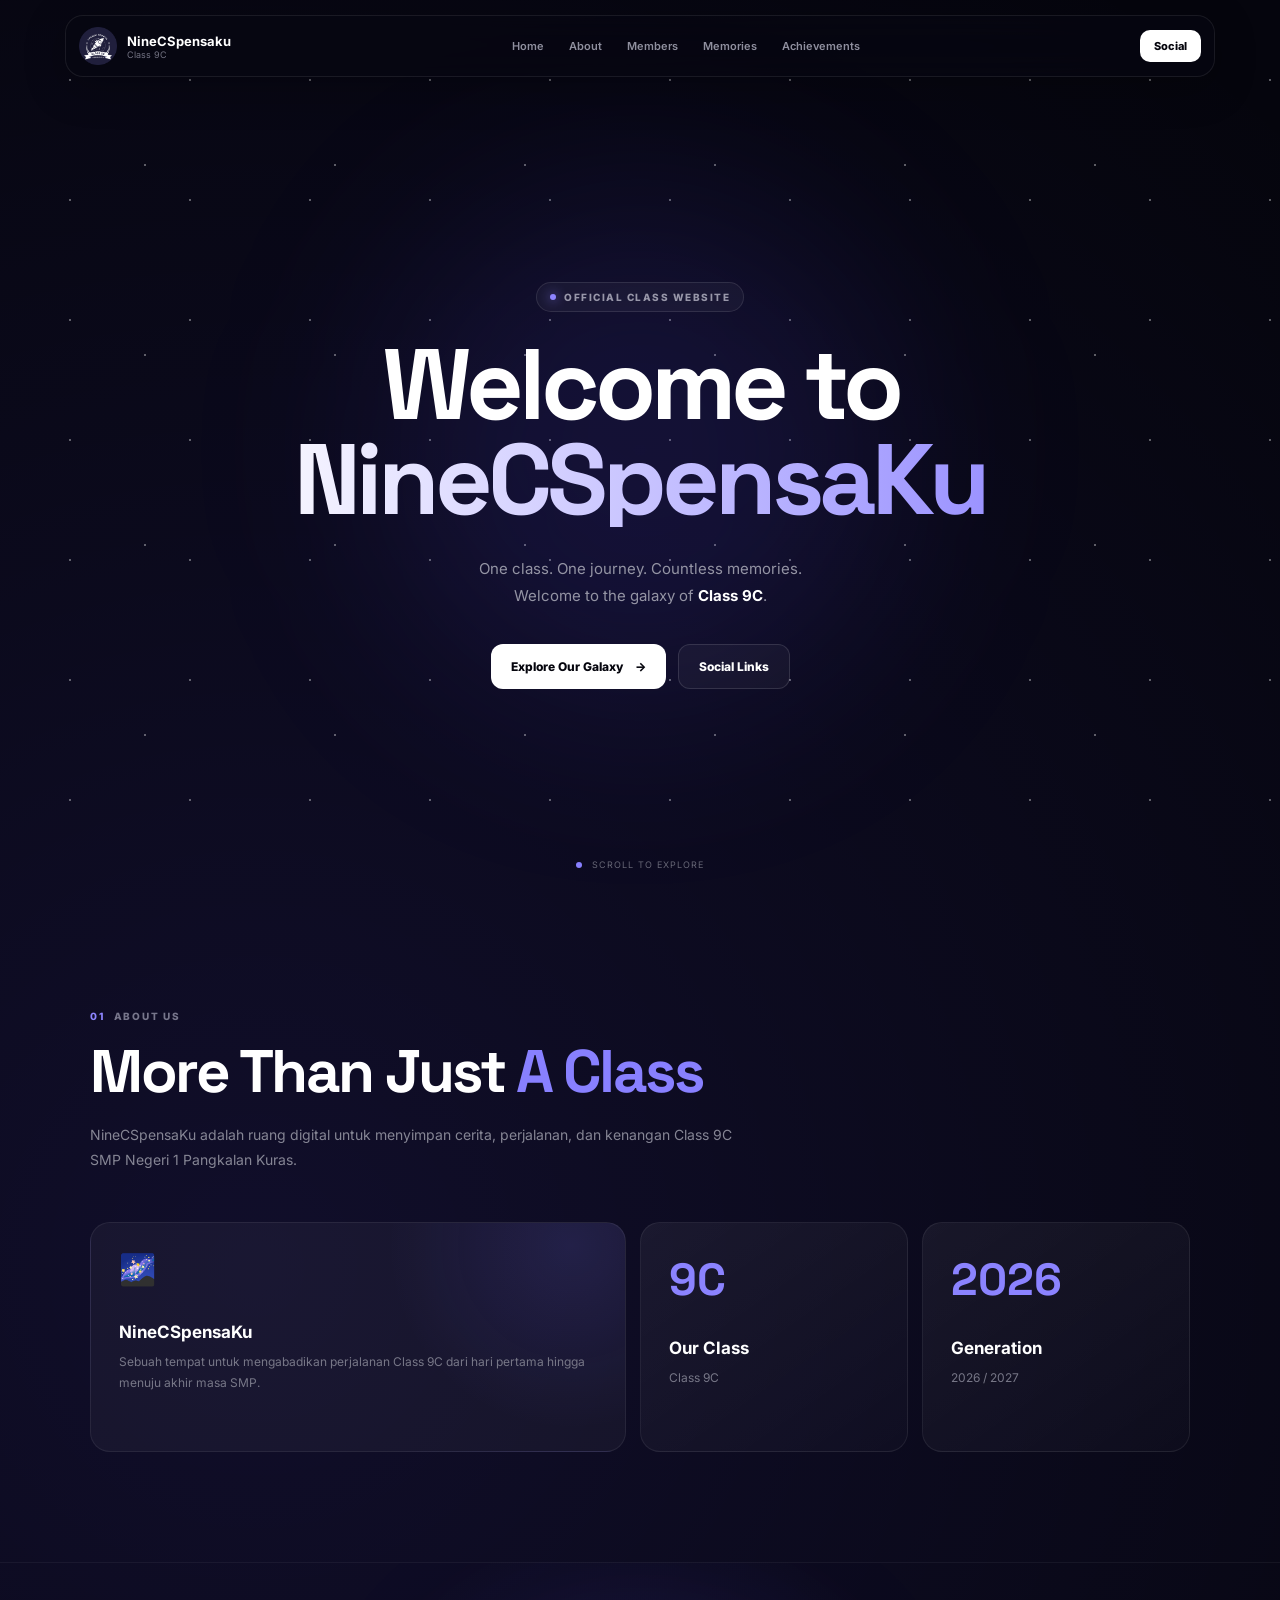
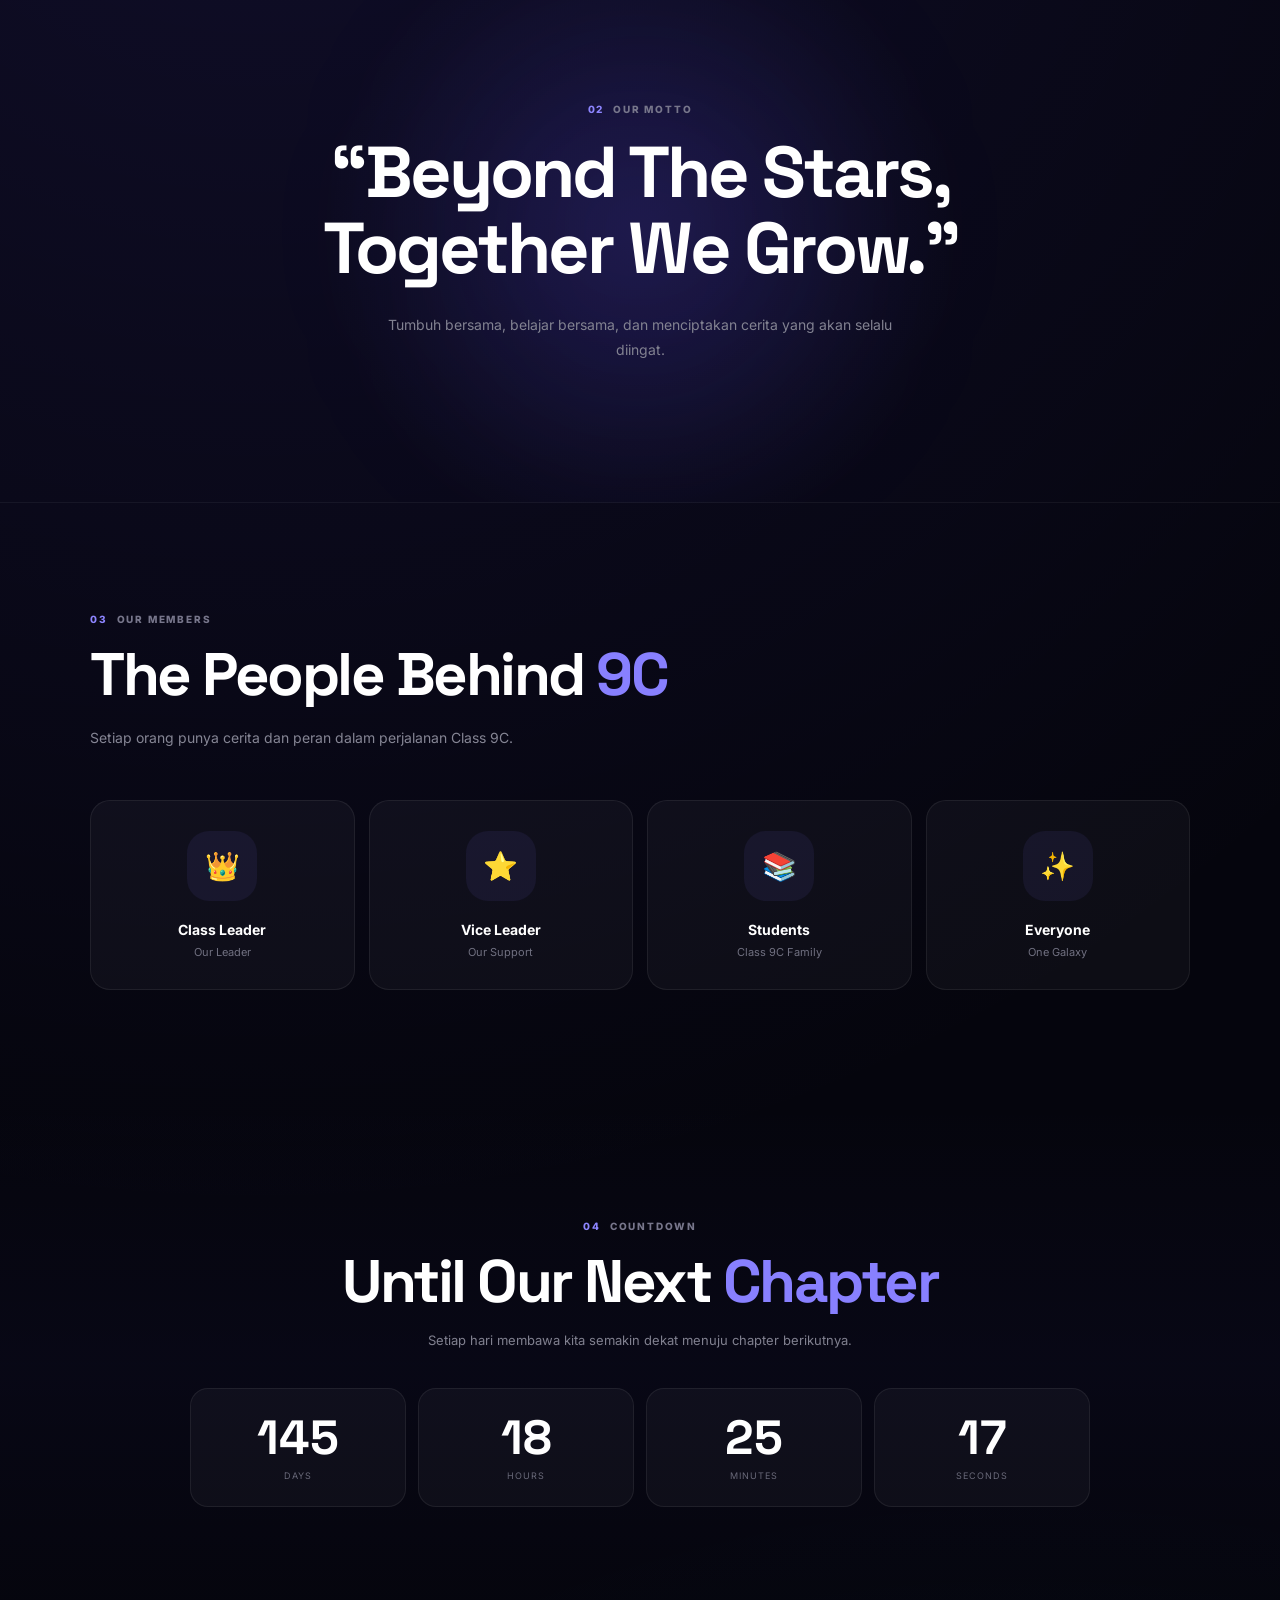
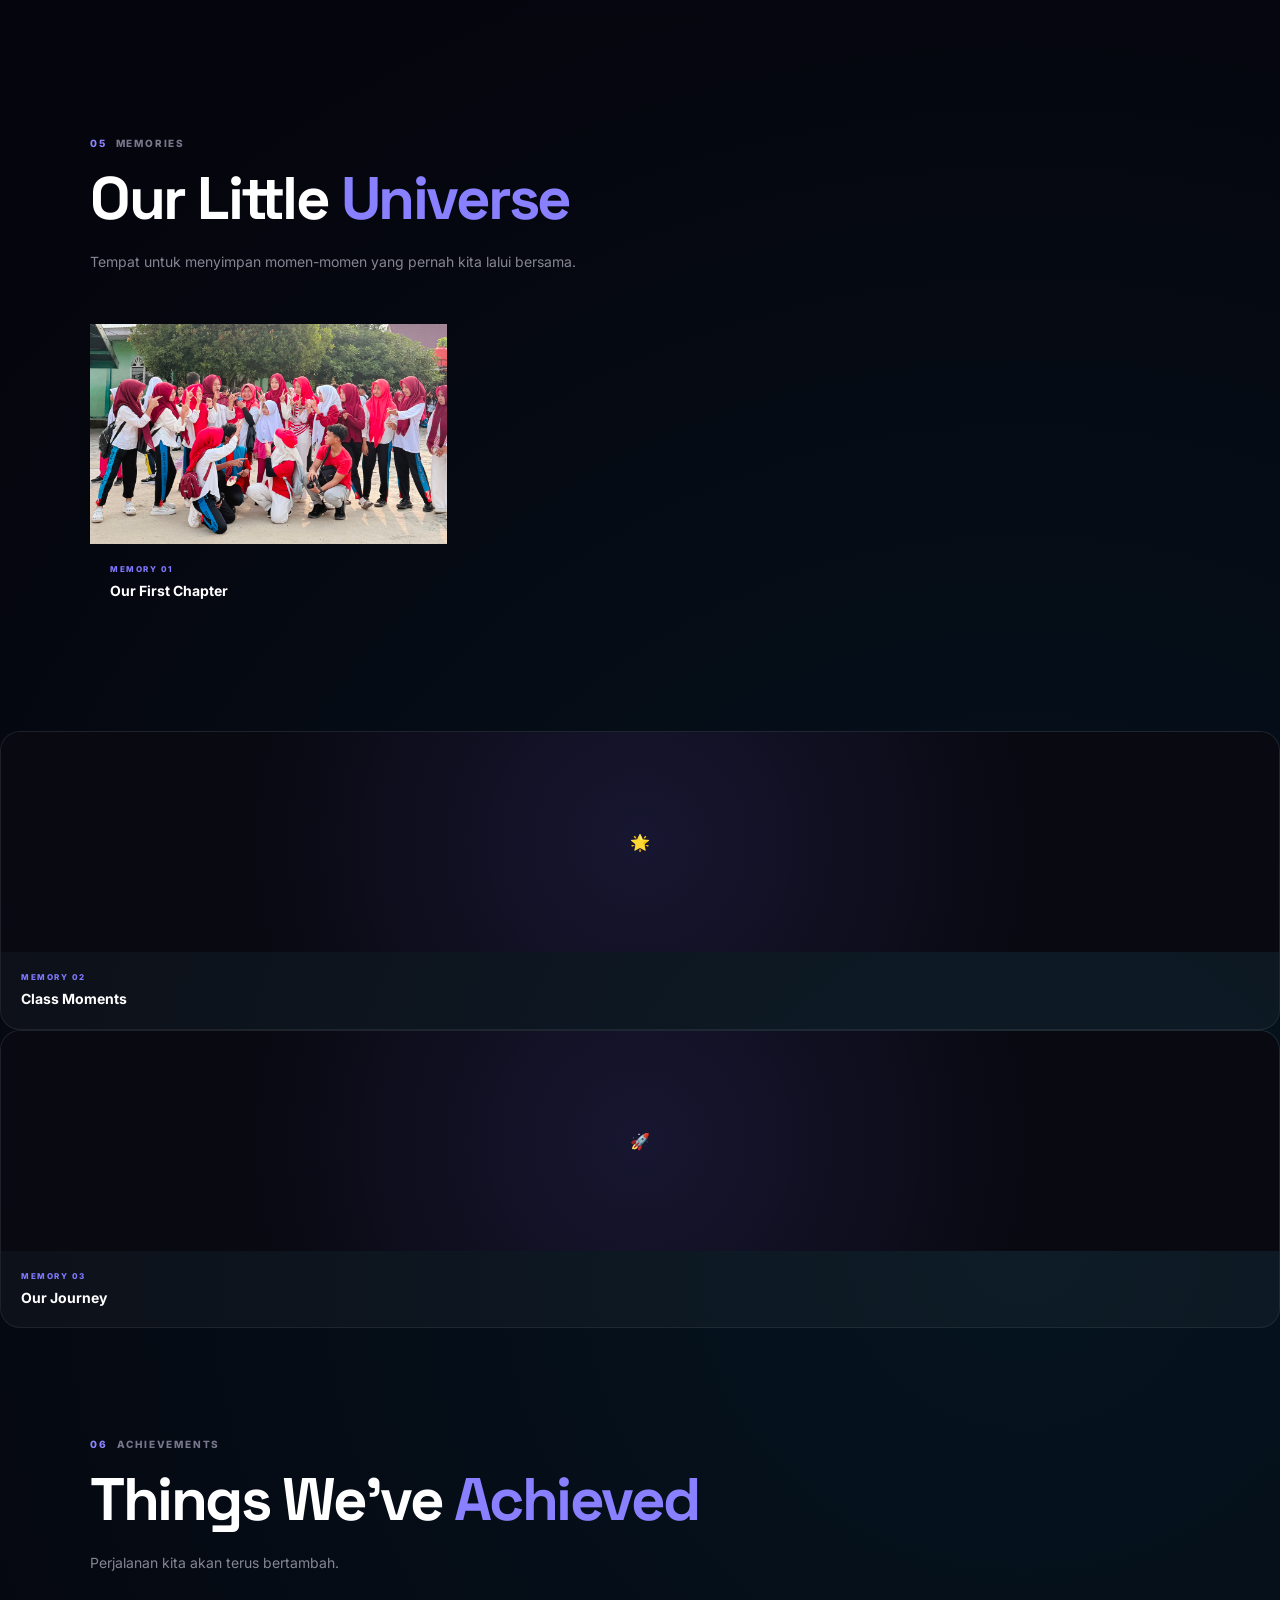
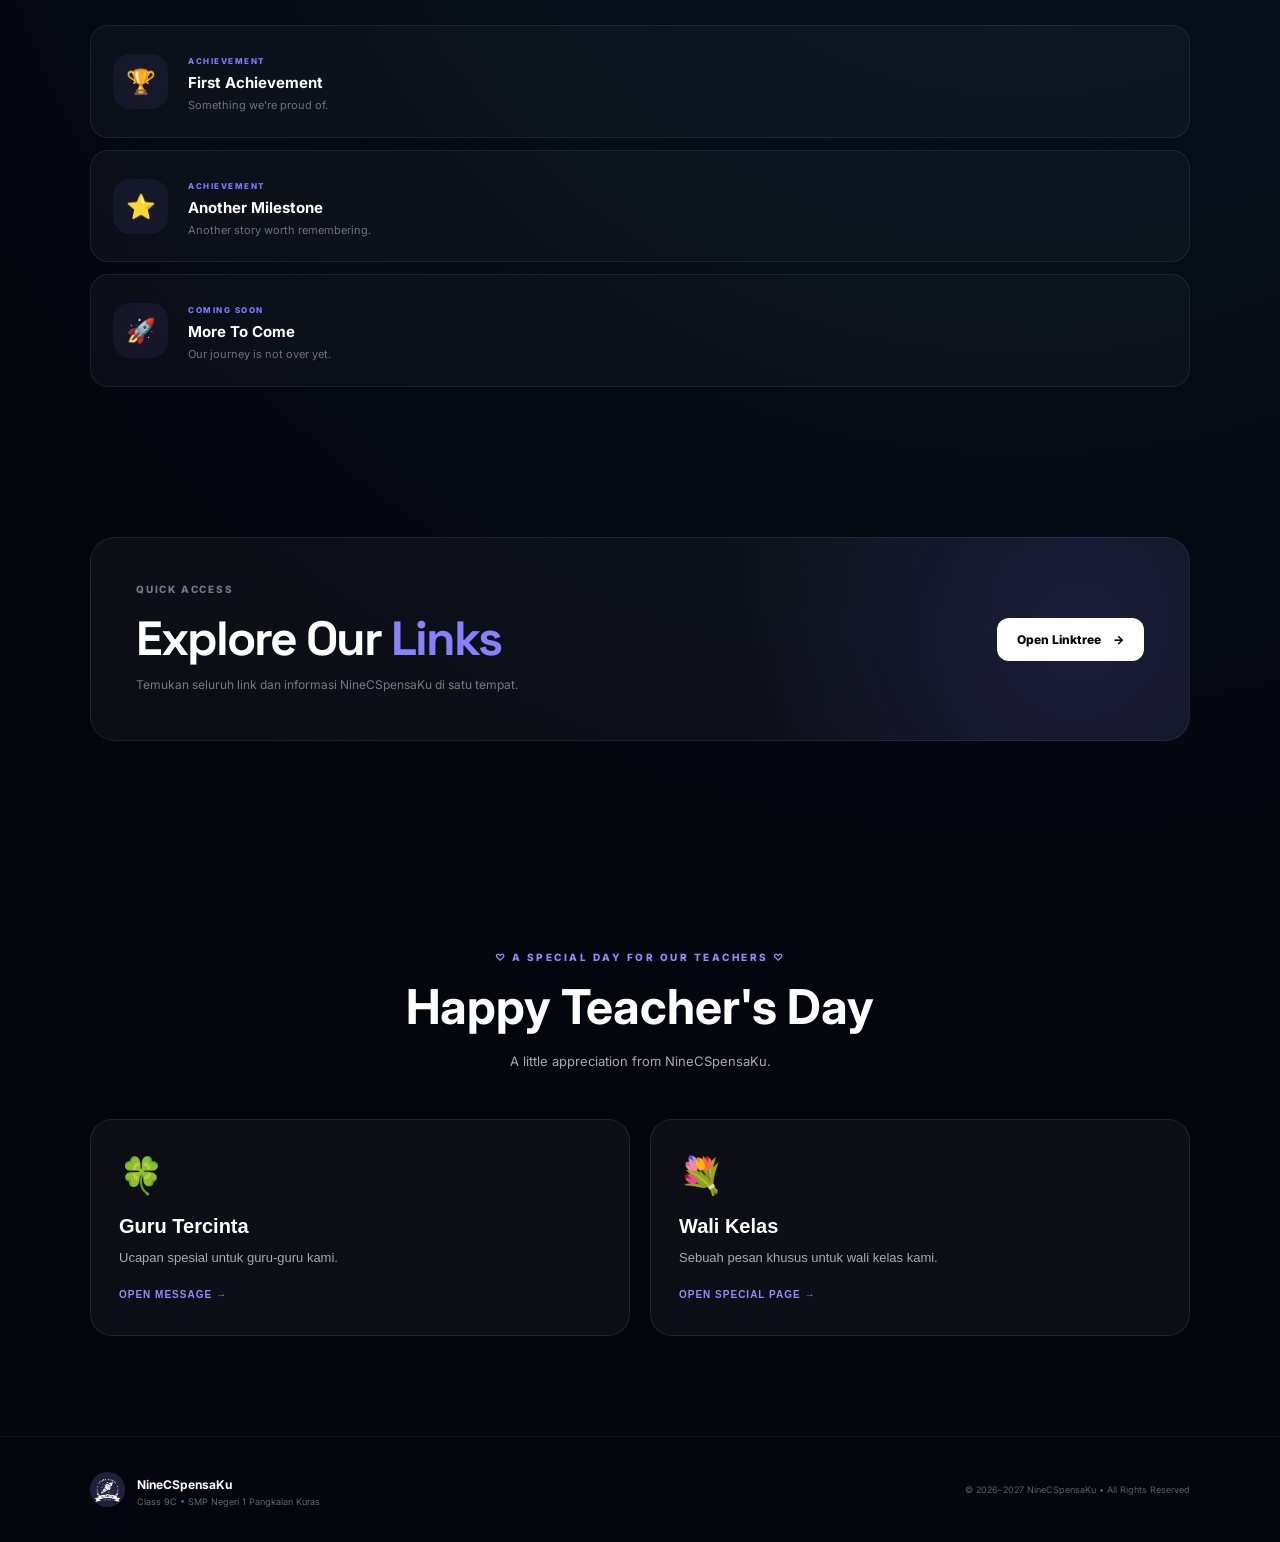
==== commit f9083e22: "update index.html" ====
--- a/index.html
+++ b/index.html
@@ -646,13 +646,13 @@
       </p>
 
       <p>
-        Maaf kalau selama ini kami sering membuat Ibu/Bapak kesal,
+        Maaf kalau selama ini kami sering membuat Ibu kesal,
         susah diatur, atau melakukan kesalahan. Terima kasih karena
         tidak pernah lelah mengarahkan kami untuk menjadi lebih baik.
       </p>
 
       <p>
-        Semoga Ibu/Bapak selalu diberikan kesehatan, kebahagiaan,
+        Semoga Ibu selalu diberikan kesehatan, kebahagiaan,
         dan kesabaran yang tiada habisnya. Semoga setiap kebaikan
         dan pengorbanan Ibu/Bapak mendapatkan balasan terbaik.
       </p>
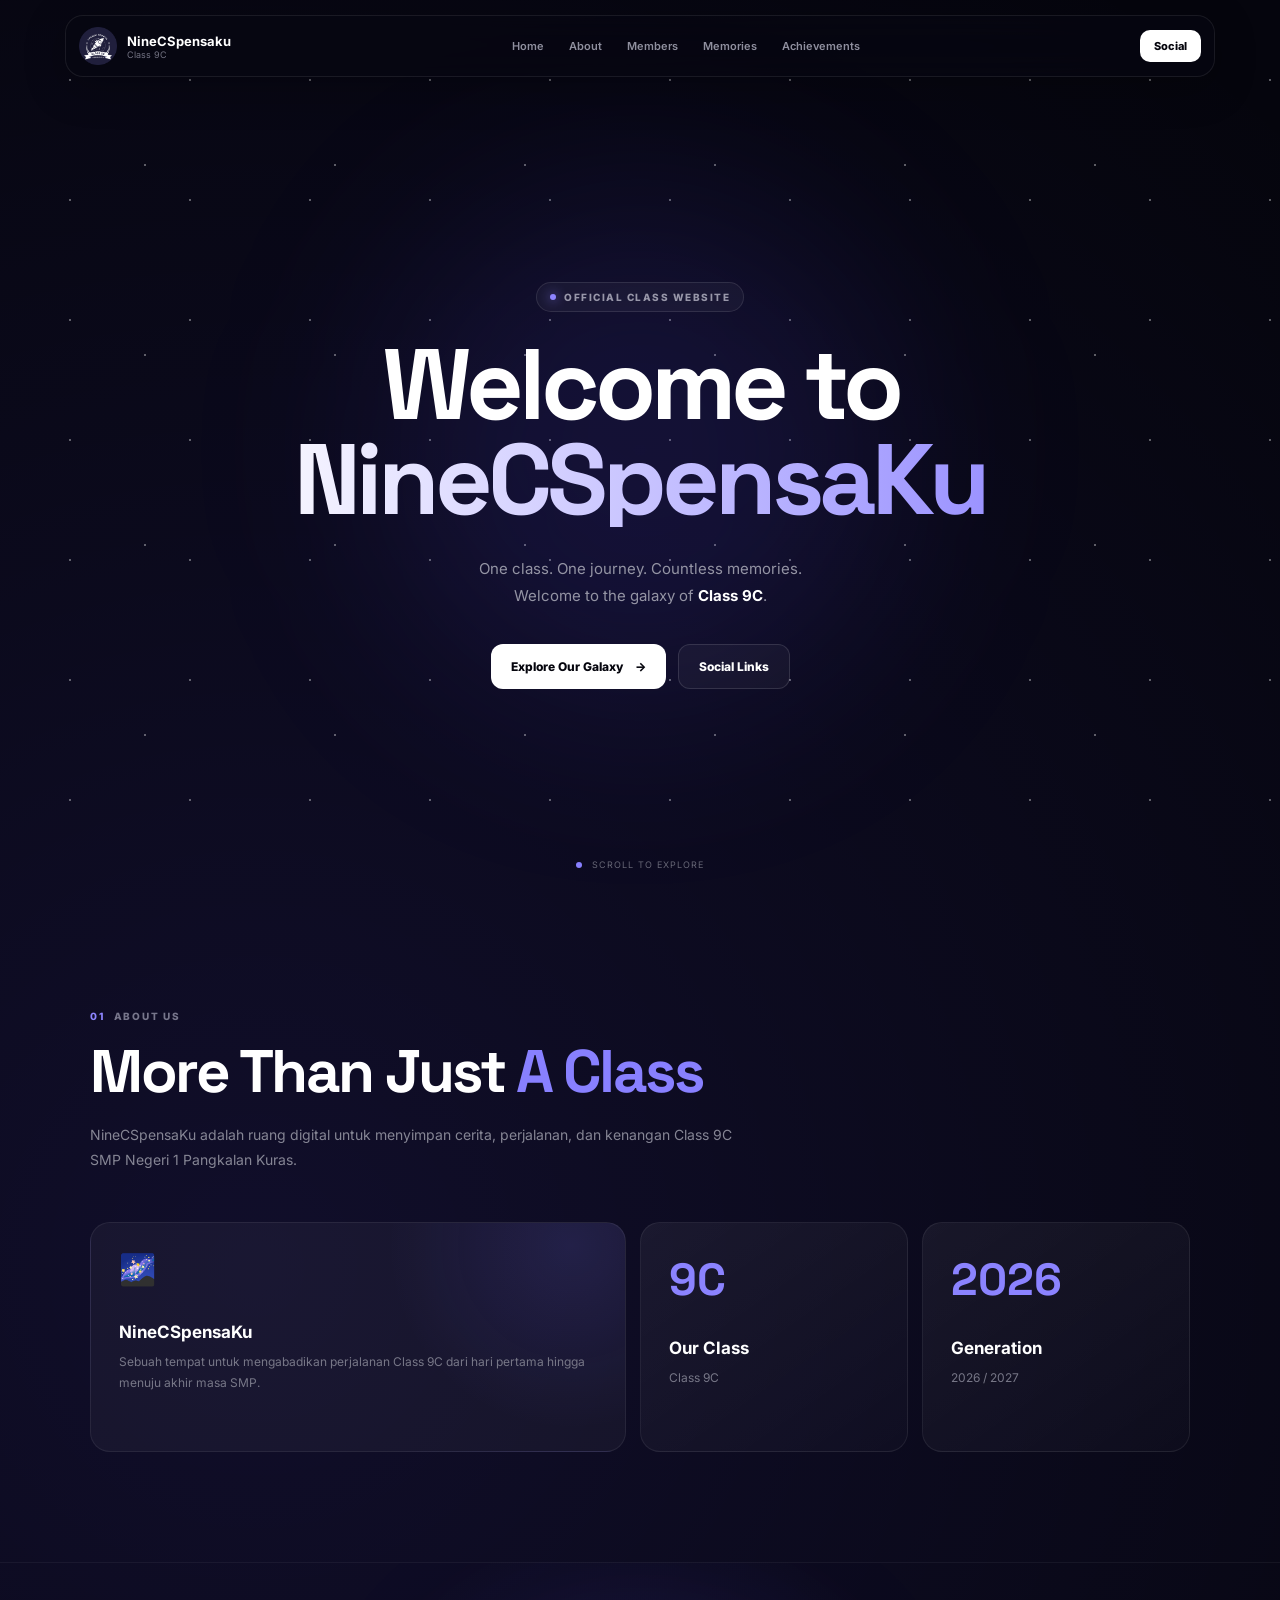
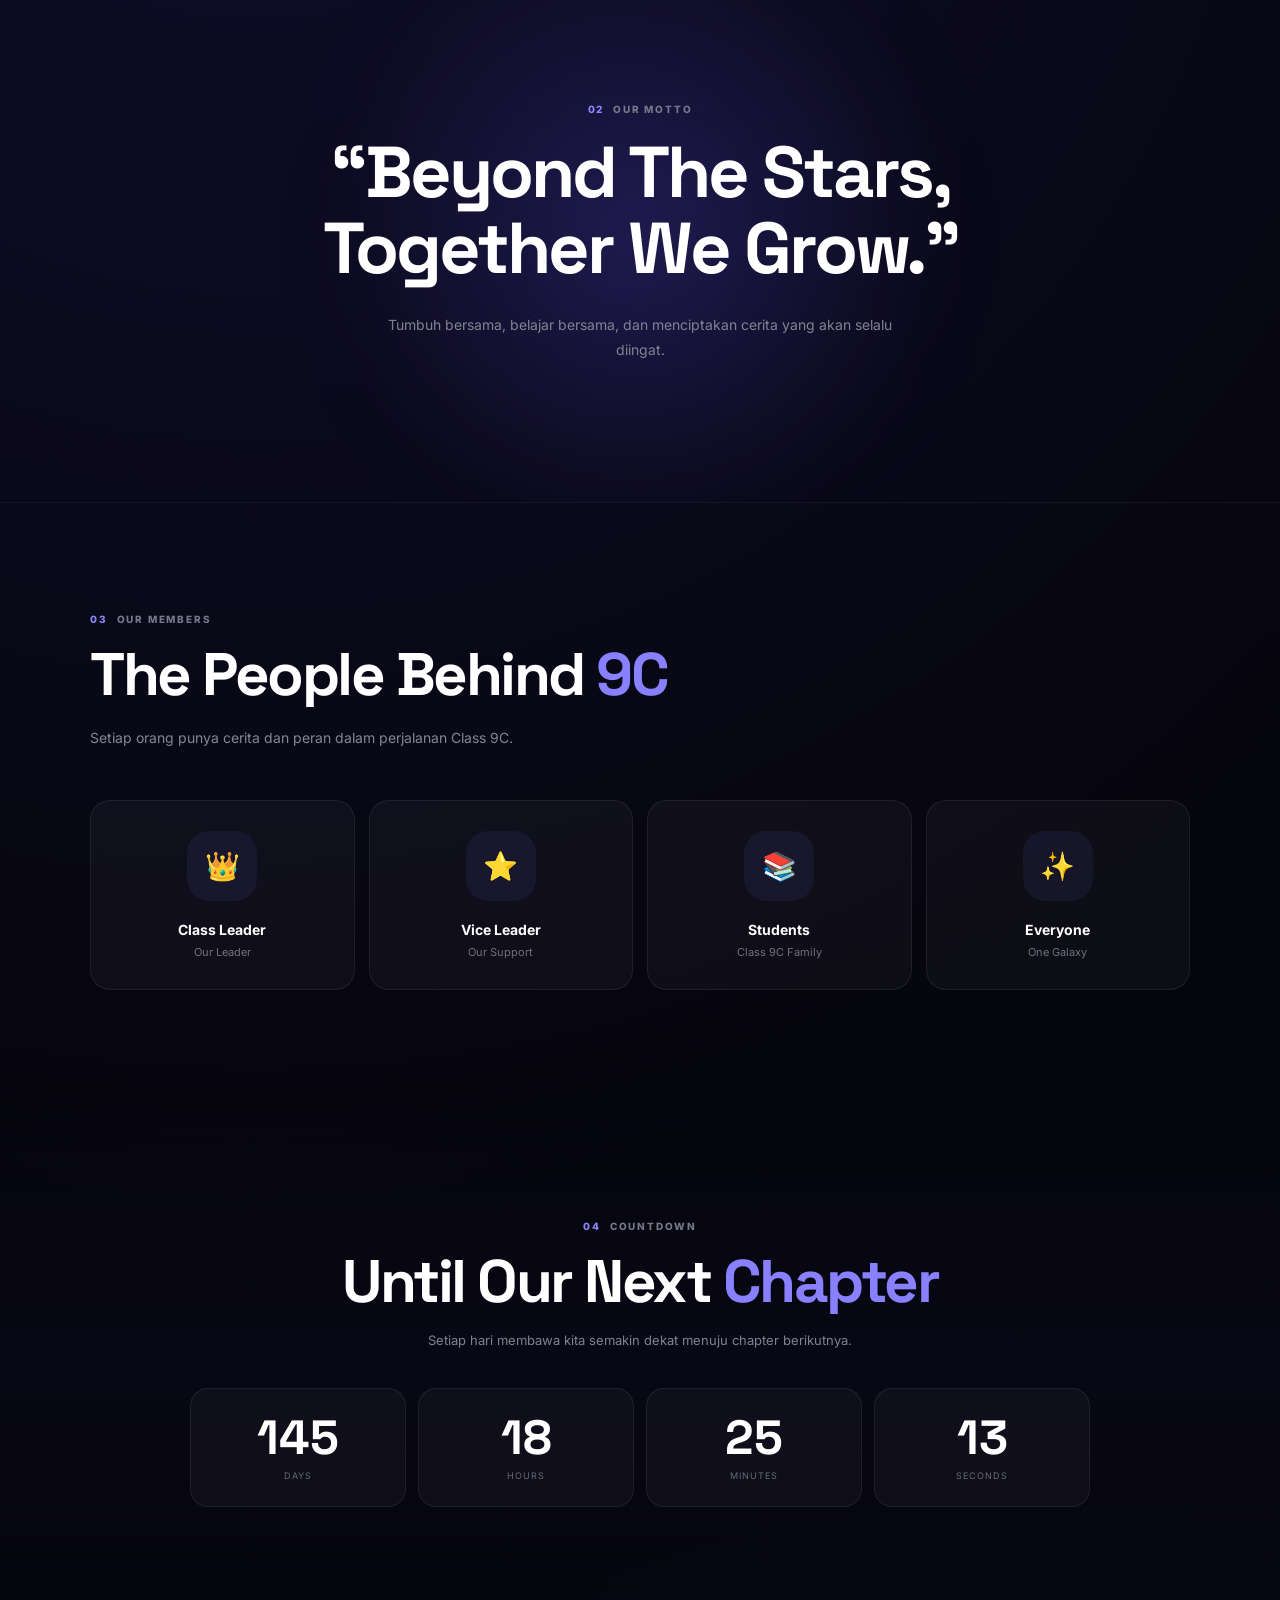
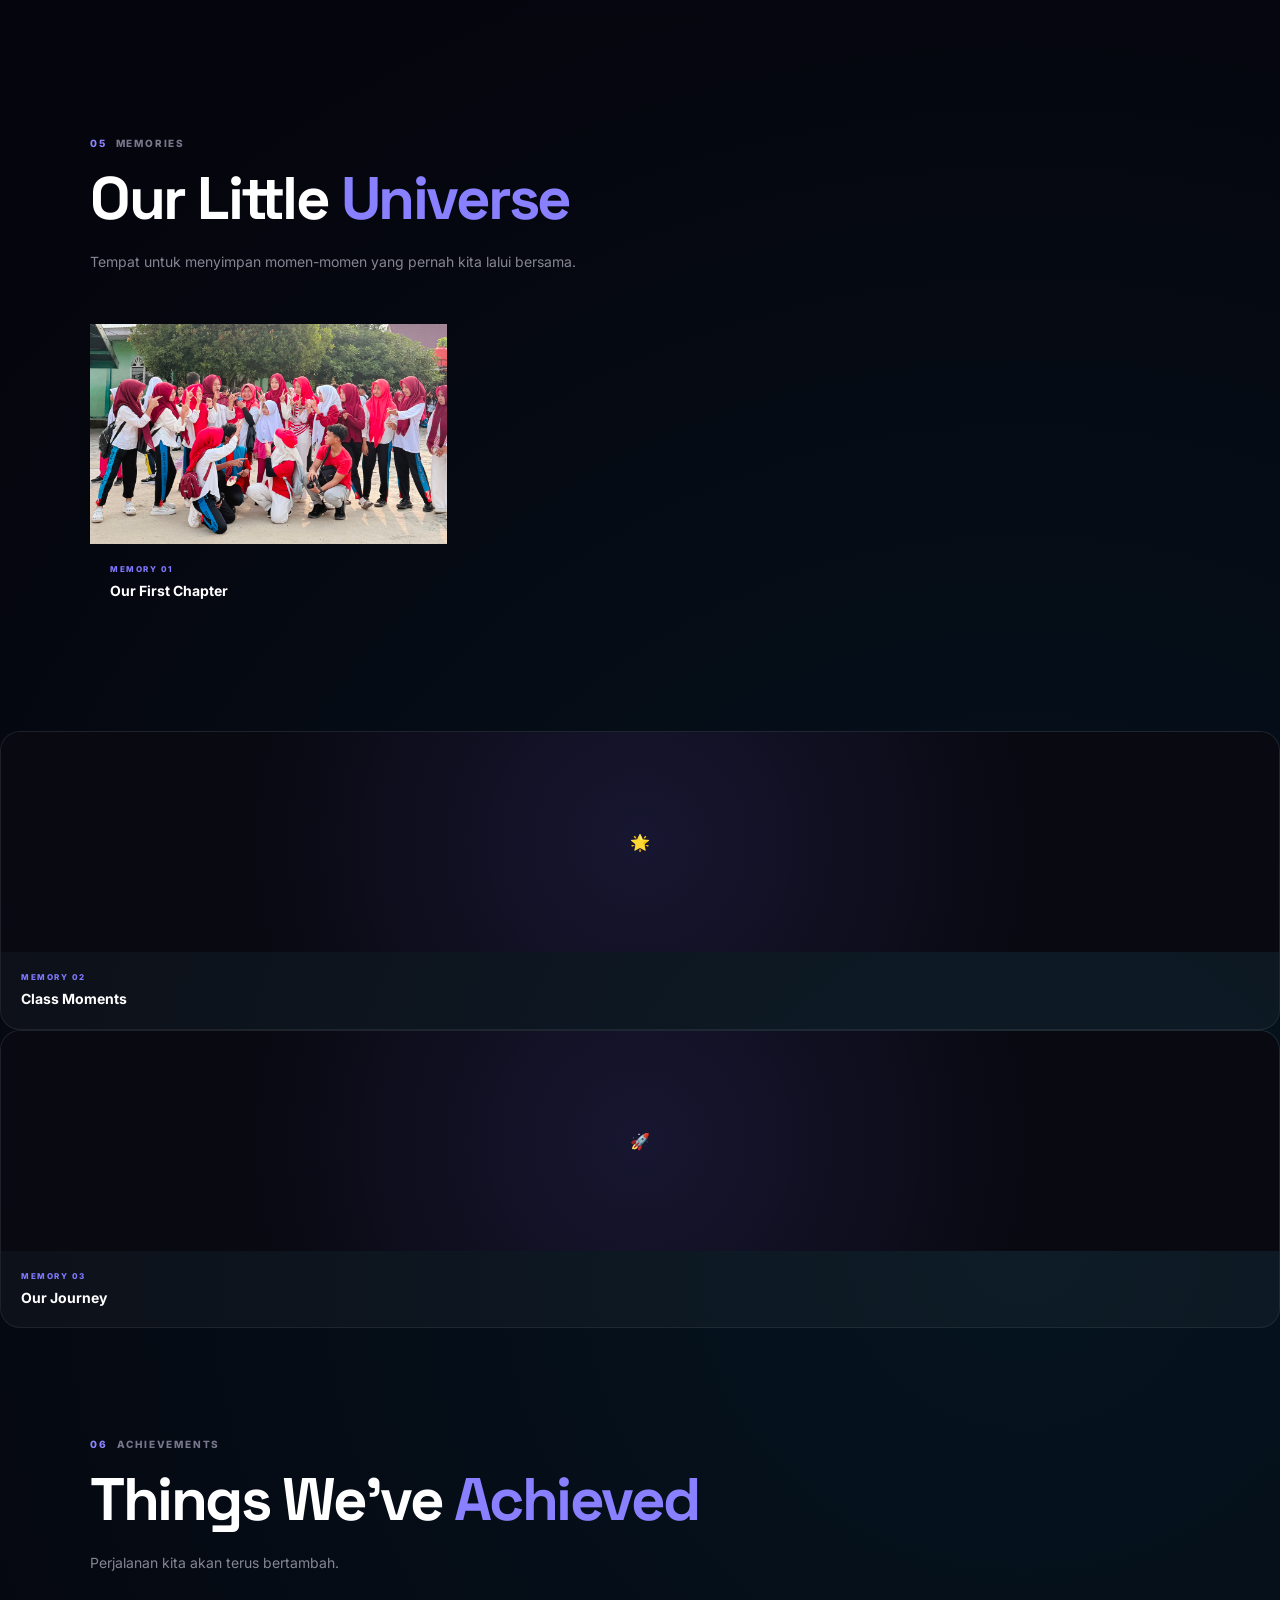
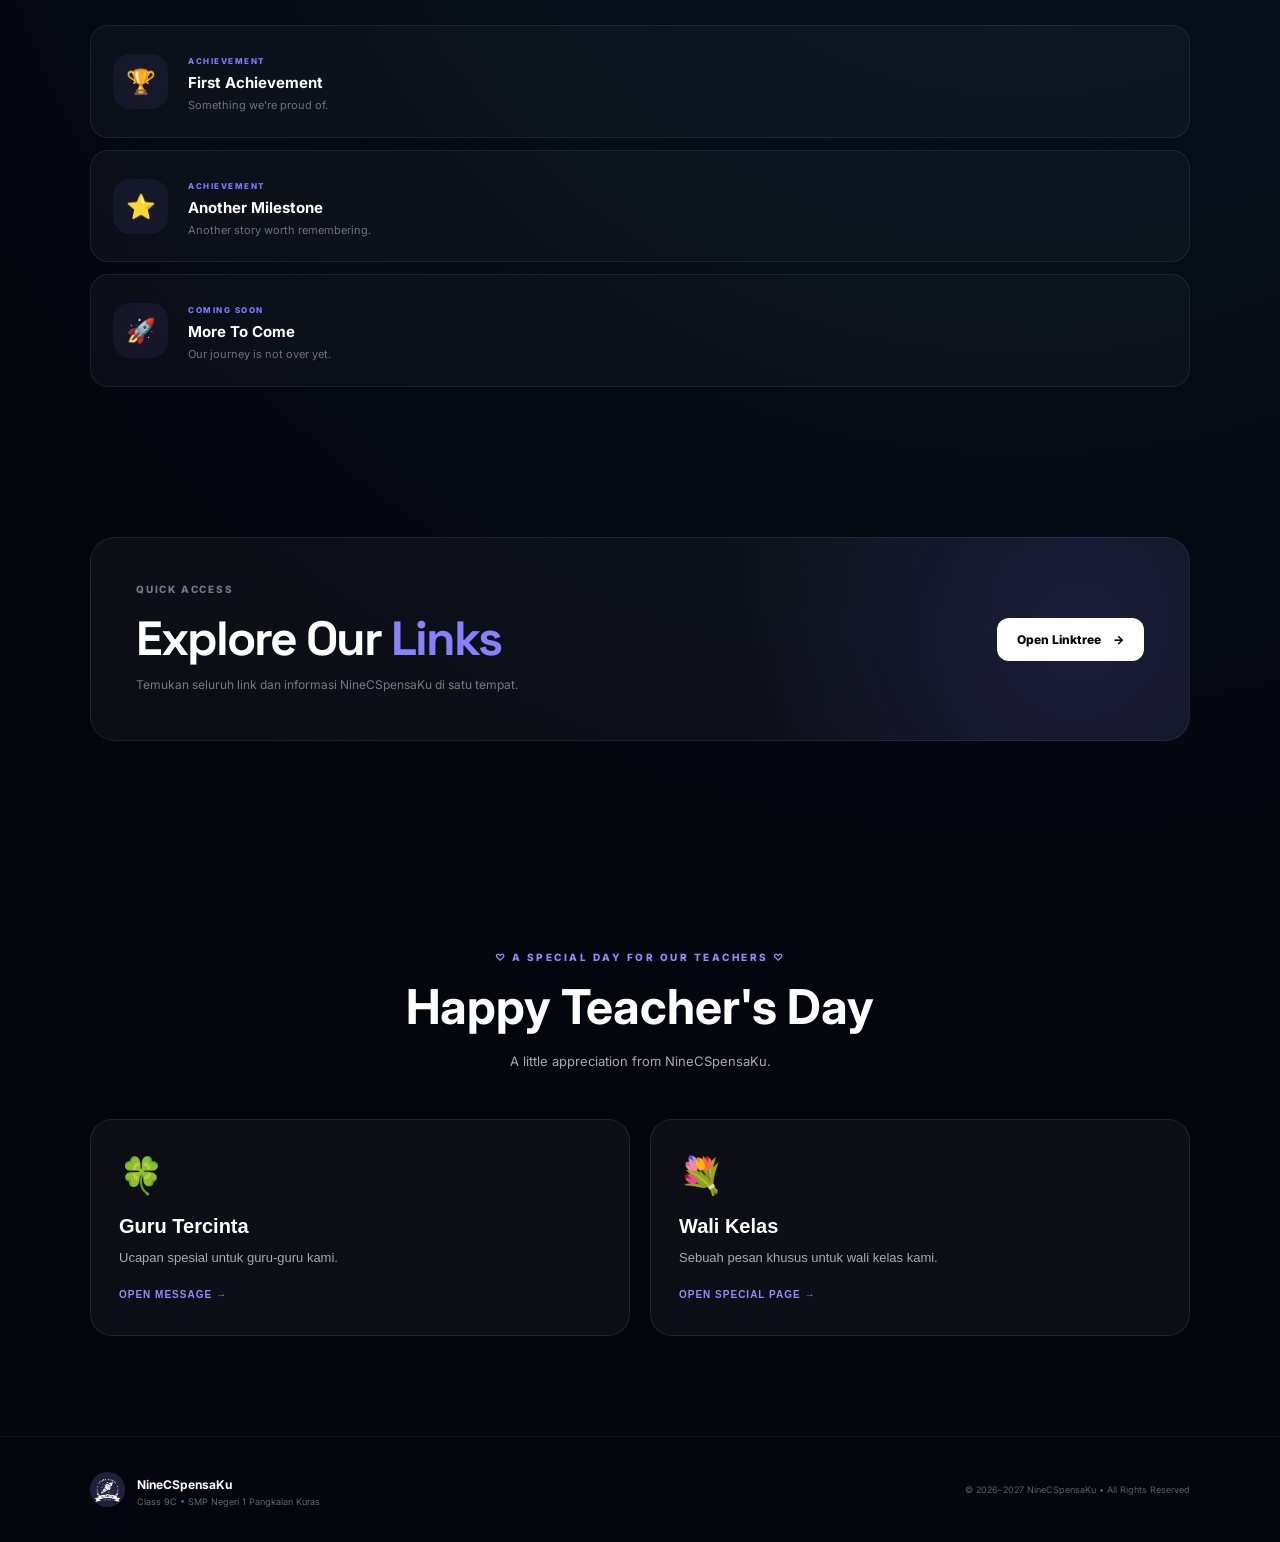
==== commit 5d1d2900: "update index.html" ====
--- a/index.html
+++ b/index.html
@@ -654,7 +654,7 @@
       <p>
         Semoga Ibu selalu diberikan kesehatan, kebahagiaan,
         dan kesabaran yang tiada habisnya. Semoga setiap kebaikan
-        dan pengorbanan Ibu/Bapak mendapatkan balasan terbaik.
+        dan pengorbanan Ibu mendapatkan balasan terbaik.
       </p>
 
       <p>
